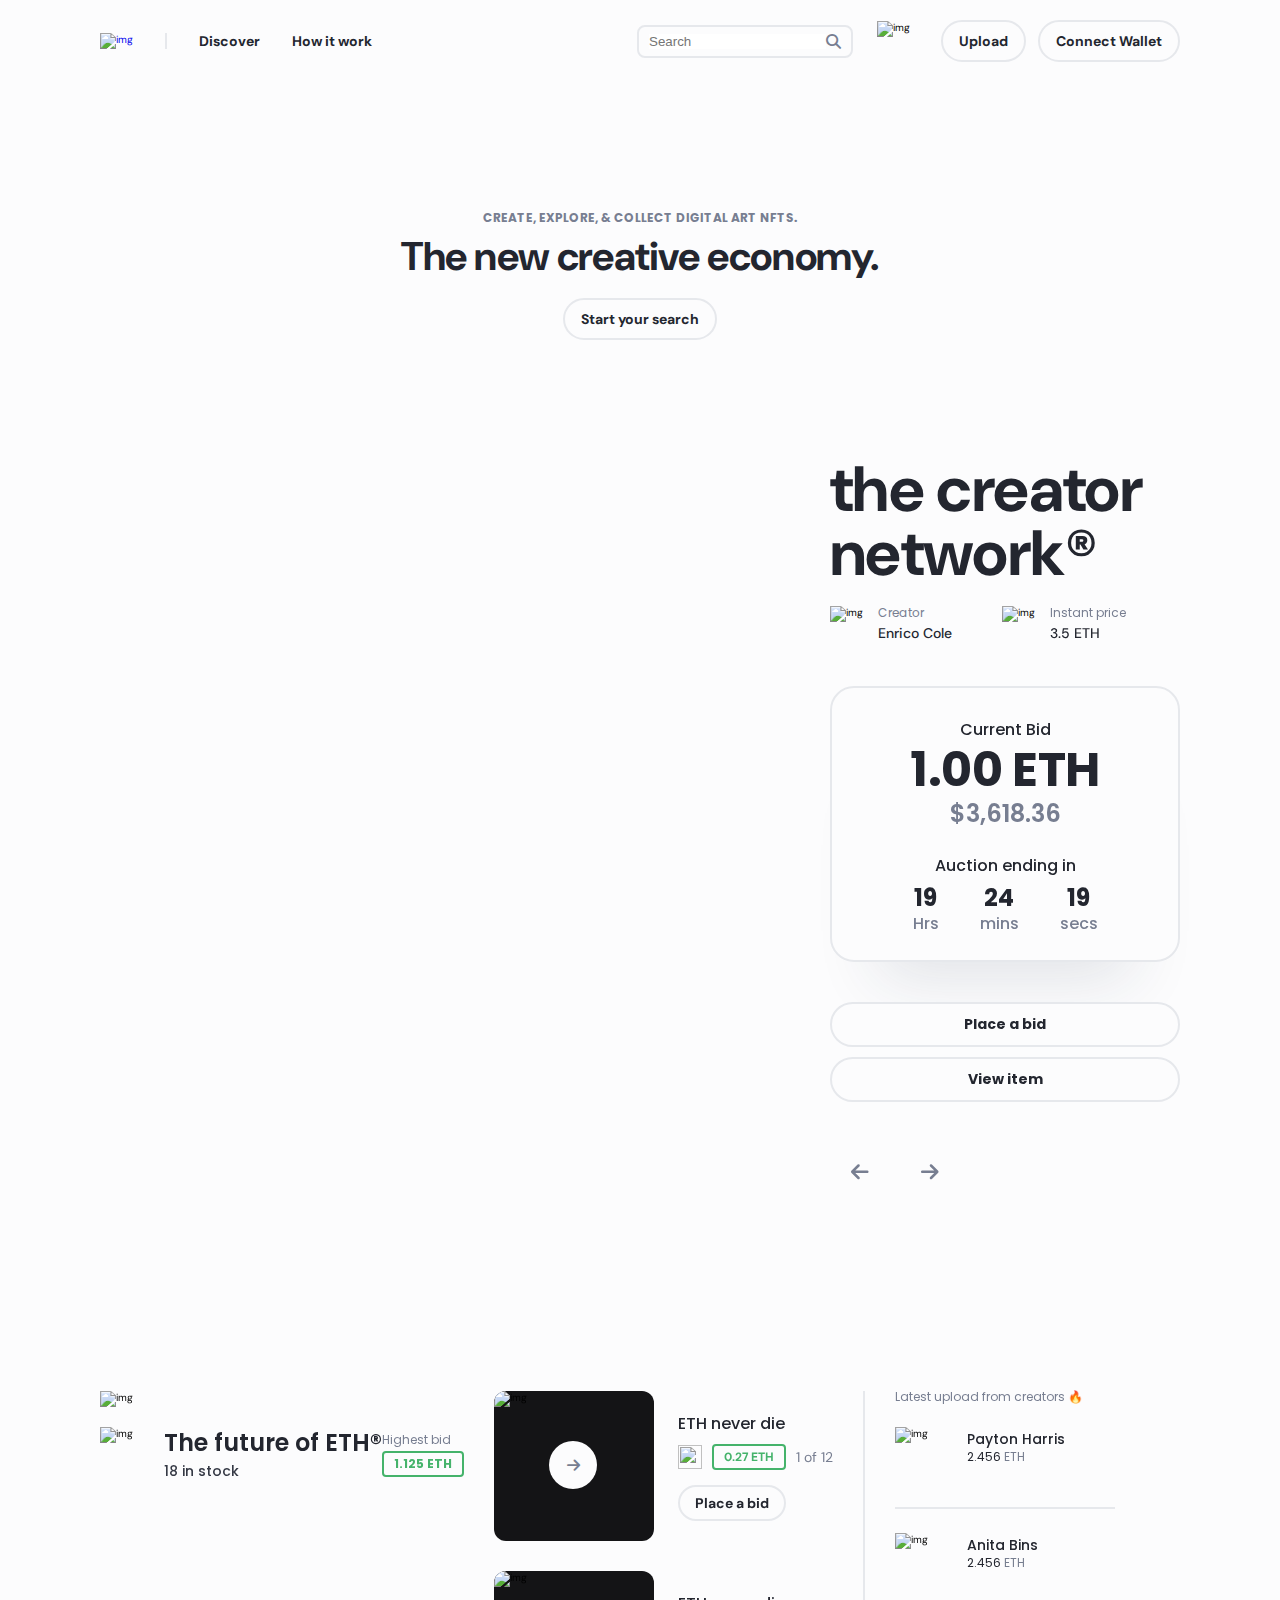
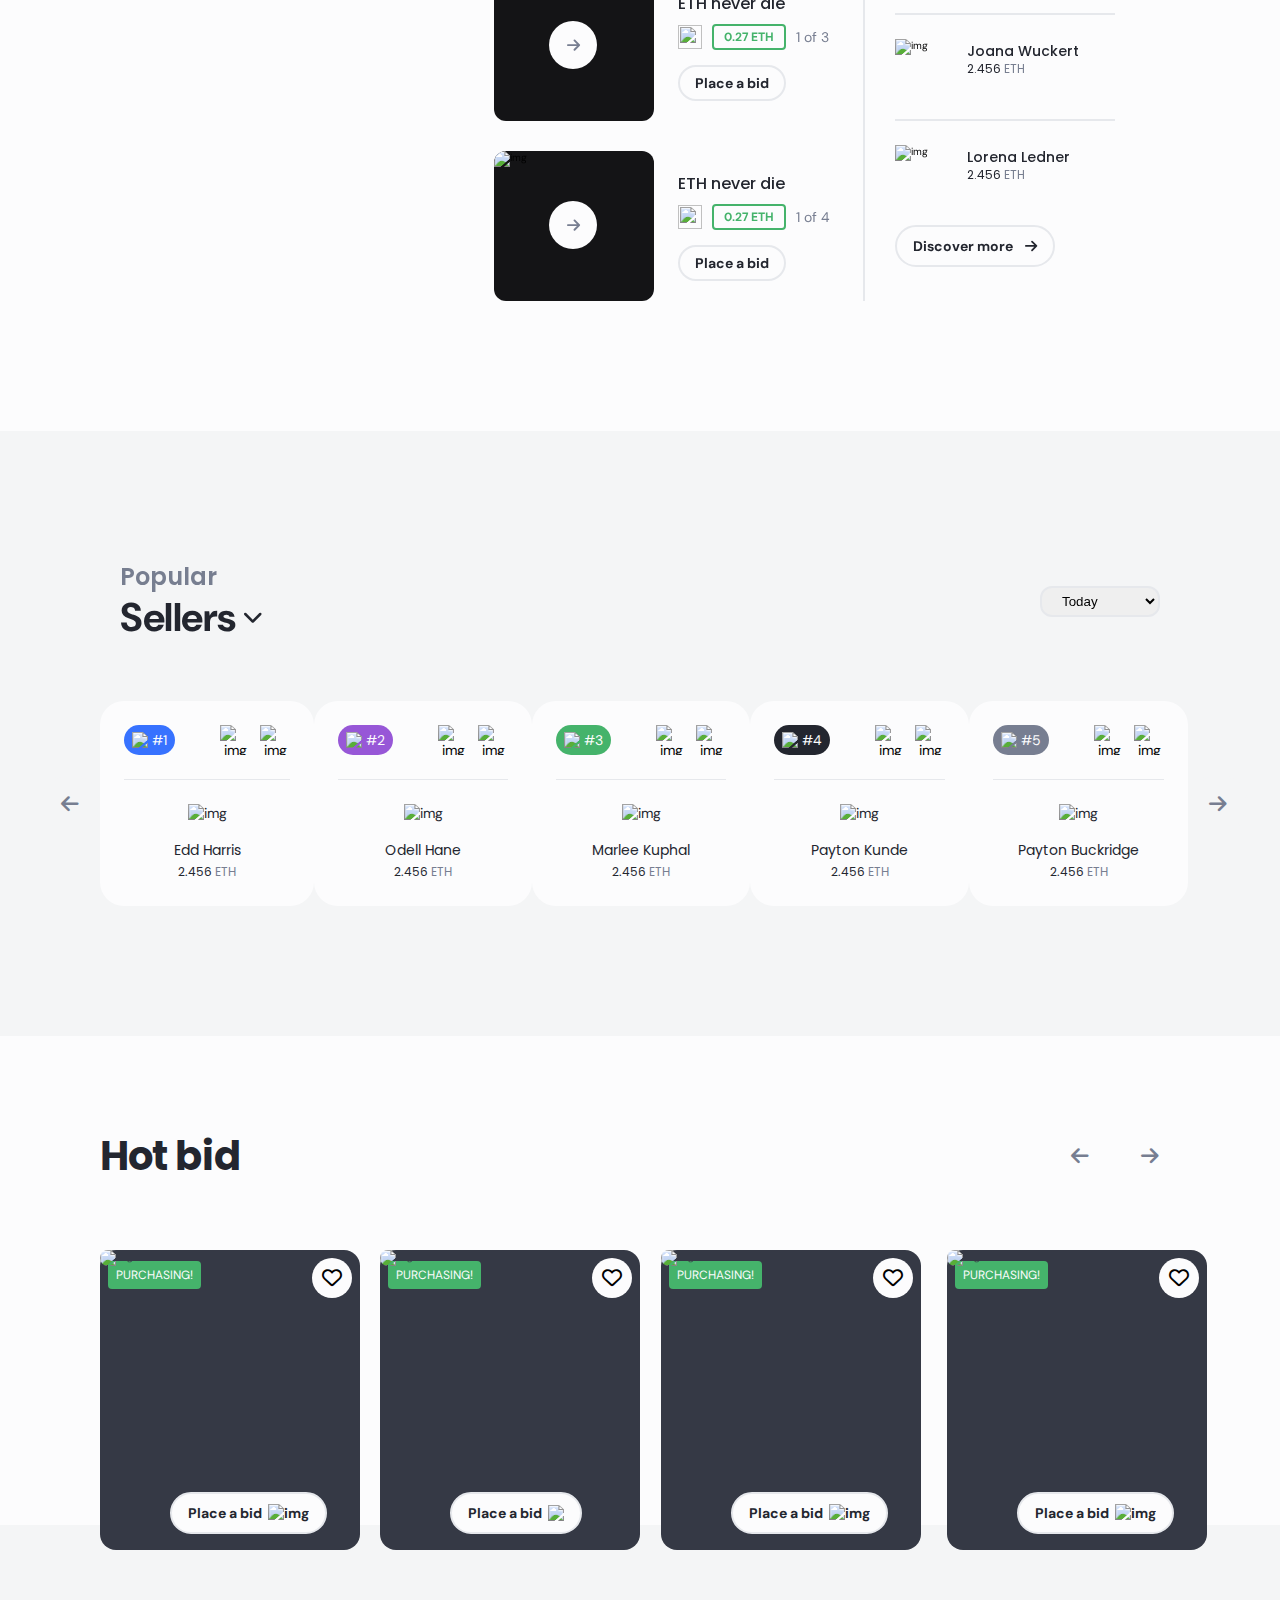
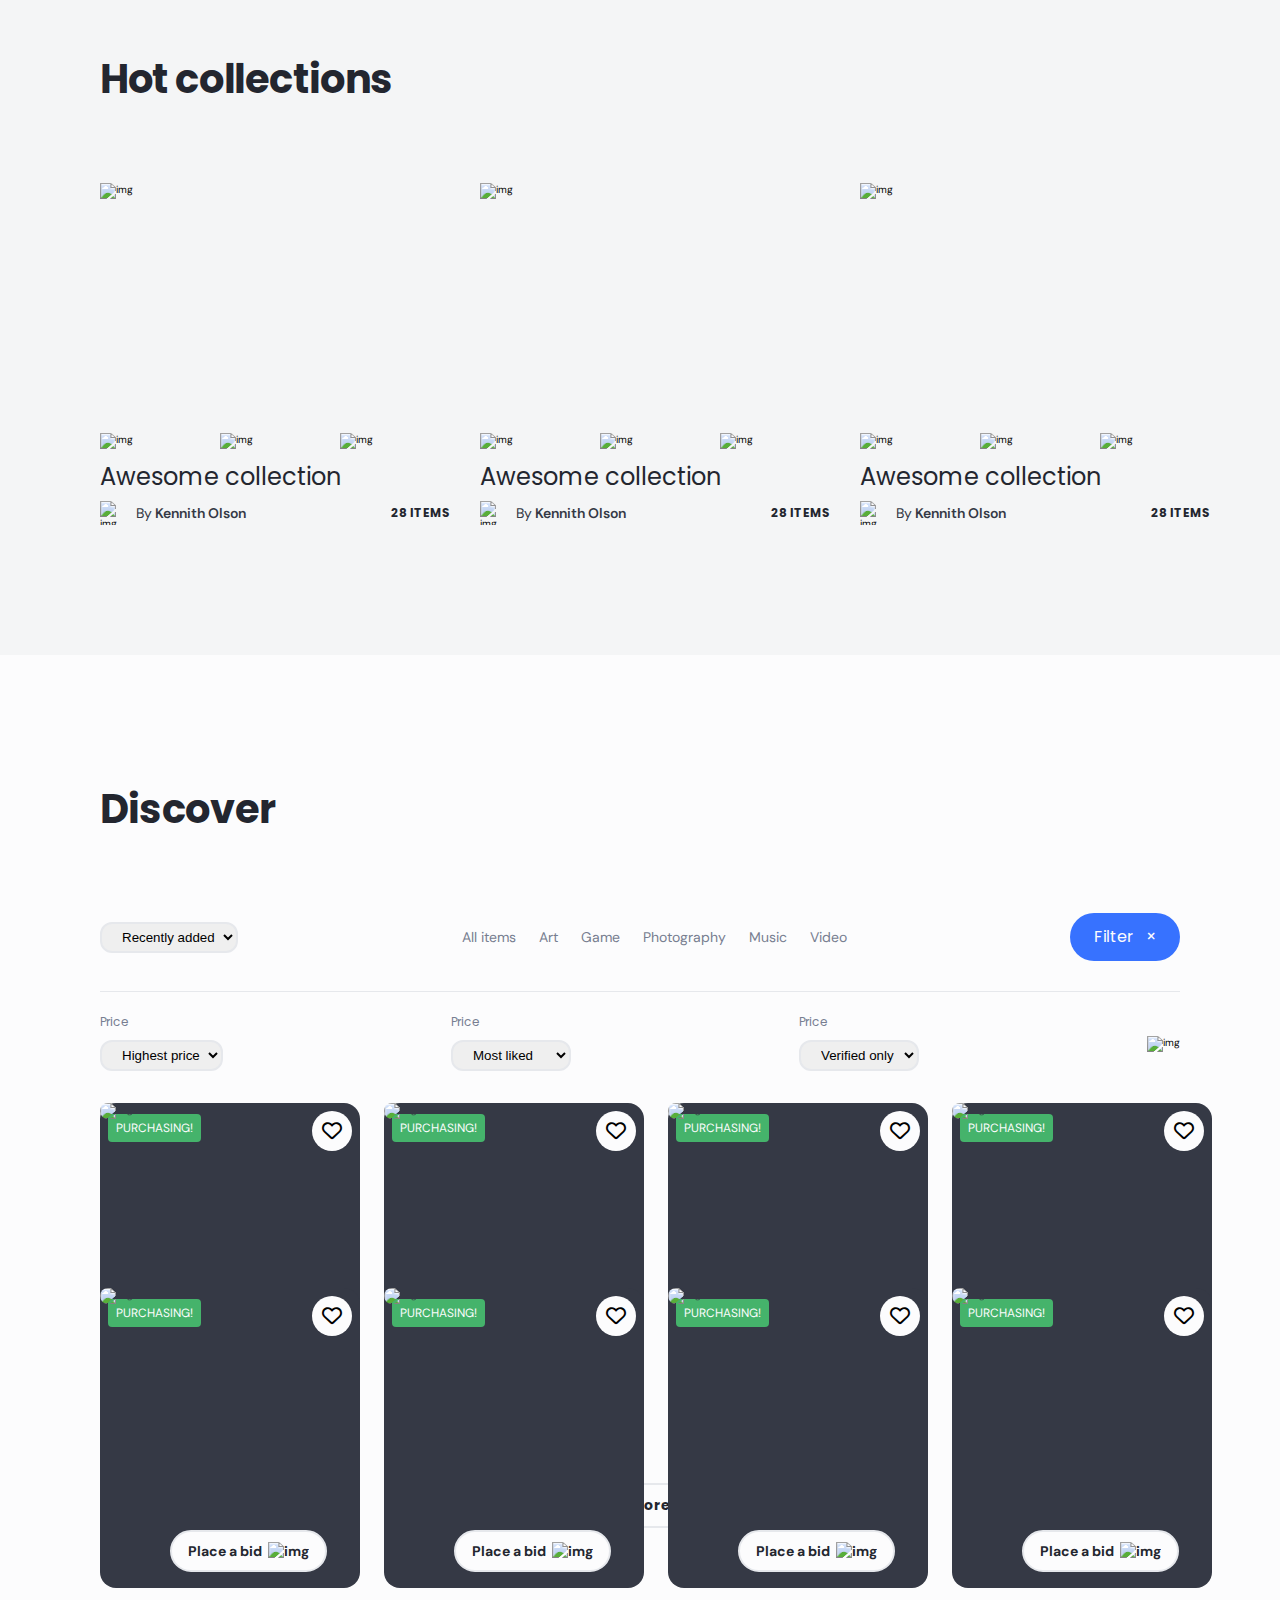
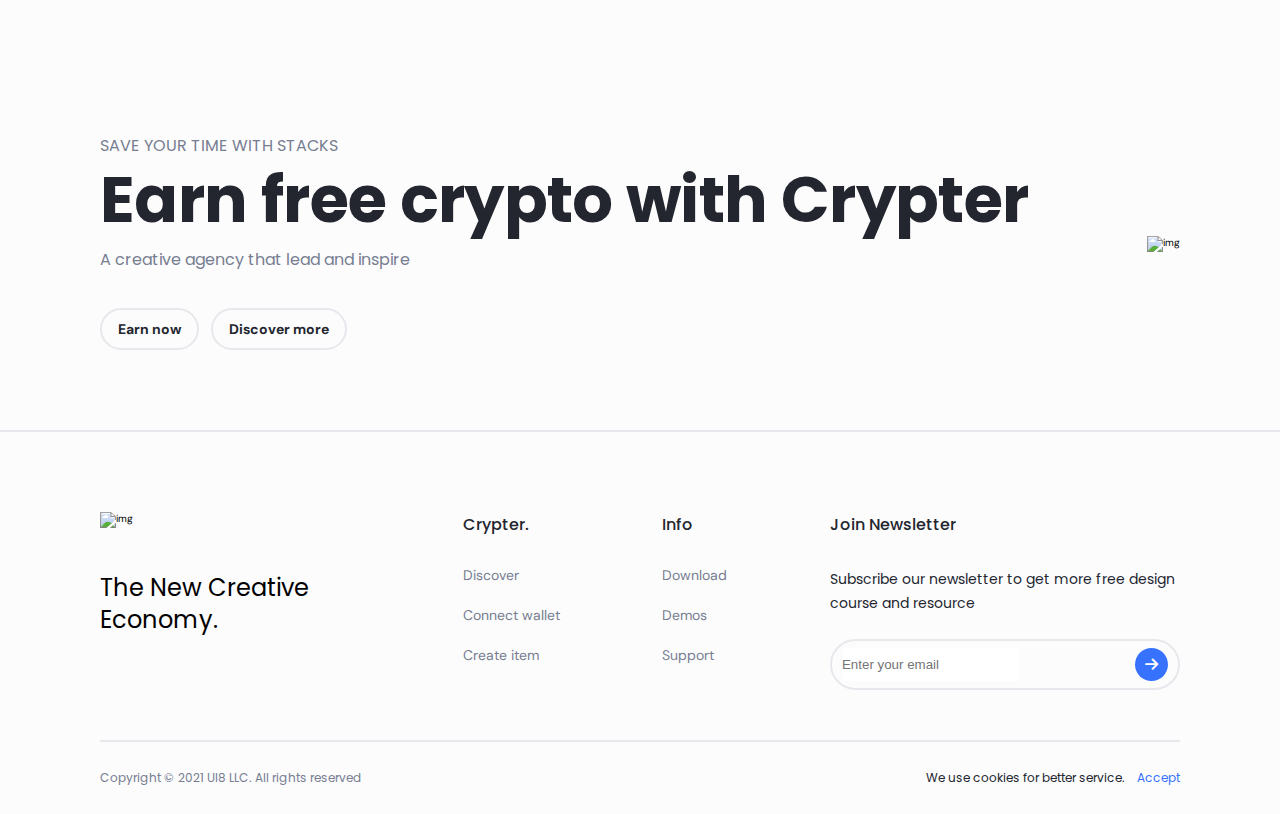
==== index.html @ db3900ba "Add files via upload" ====
<!DOCTYPE html>
<html lang="en">
<head>
    <meta charset="UTF-8">
    <meta http-equiv="X-UA-Compatible" content="IE=edge">
    <meta name="viewport" content="width=device-width, initial-scale=1.0">
    <title>Krypter</title>
    <link rel="stylesheet" href="https://cdnjs.cloudflare.com/ajax/libs/font-awesome/6.2.0/css/all.min.css">
    <link rel="stylesheet" href="./sass/style.css">
    <link href="https://fonts.googleapis.com/css2?family=DM+Sans:wght@500&family=Poppins:wght@500&display=swap" rel="stylesheet">
</head>
<body>
   
    <header class="header">
        <div class="container">
            <div class="navbar">
                <div class="navbar__left">
                    <a href="./index.html" class="navbar__left__logo">
                        <img src="./header images/logo.png" alt="img" class="logo__img">
                    </a>
                    <a href="#section-discover" class="navbar__left__link">Discover</a>
                    <a href="./index.html" class="navbar__left__link">How it work</a>
                </div>
                <div class="navbar__right">
                    <form action="id" class="navbar__right__form">
                        <input type="text" class="navbar__right__form__input" placeholder="Search">
                        <i class="fa-solid fa-magnifying-glass"></i>
                    </form>
                    <img src="./header images/Notification.png" alt="img" class="navbar__right__img">
                    <div class="navbar__right__btns">   
                        <a href="./index.html" class="navbar__right__btns__btn btn">Upload</a>
                        <a href="./index.html" class="navbar__right__btns__btn btn">Connect Wallet</a>
                    </div> 
                </div>
            </div>
        </div>
    </header>

    <section class="hero">
        <div class="container">
            <div class="hero__content">
                <p class="hero__content__text">Create, explore, & collect digital art NFTS.</p>
                <h1 class="hero__content__title">The new creative economy.</h1>
                <a href="./index.html" class="hero__content__btn">Start your search</a>
            </div>
        </div>
    </section>

    <section class="section-one">
        <div class="container">
            <div class="section-one__content">
                <div class="section-one__content__left">
                    <iframe width="640" height="800" src="https://www.youtube.com/embed/OD2pbh0-E8Y" title="YouTube video player" frameborder="0" allow="accelerometer; autoplay; clipboard-write; encrypted-media; gyroscope; picture-in-picture" allowfullscreen></iframe>
                </div>
                <div class="section-one__content__right">
                    <h1 class="section-one__content__right__title">the creator network®</h1>
                    <h1 class="section-one__content__right__title-one">Marco carrillo®</h1>
                    <div class="section-one__content__right__box-one">
                        <div class="section-one__content__right__box-one__content">
                            <img src="./images-1/img2.png" alt="img" class="section-one__content__right__box-one__content__img">
                            <div class="section-one__content__right__box-one__content__right">
                                <p class="section-one__content__right__box-one__content__right__text-one">Creator</p>
                                <a href="./index.html" class="section-one__content__right__box-one__content__right__text-two">Enrico Cole</a>
                            </div>
                        </div>
                        <div class="section-one__content__right__box-one__content">
                            <img src="./images-1/user.png" alt="img" class="section-one__content__right__box-one__content__img">
                            <div class="section-one__content__right__box-one__content__right">
                                <p class="section-one__content__right__box-one__content__right__text-one">Instant price</p>
                                <a href="./index.html" class="section-one__content__right__box-one__content__right__text-two">3.5 ETH</a>
                            </div>
                        </div>
                    </div>
                    <div class="section-one__content__right__box-two">
                        <p class="section-one__content__right__box-two__text-one box-one__content__right__text-two">Current Bid</p>
                        <p class="section-one__content__right__box-two__text-two">1.00 ETH</p>
                        <p class="section-one__content__right__box-two__text-three">$3,618.36</p>
                        <p class="section-one__content__right__box-two__text-four box-two__text-one box-one__content__right__text-two">Auction ending in</p>
                        <div class="section-one__content__right__box-two__stats">
                            <div class="section-one__content__right__box-two__stats__stat">
                                <p class="section-one__content__right__box-two__stats__stat__stat-one">19</p>
                                <p class="section-one__content__right__box-two__stats__stat__stat-two">Hrs</p>
                            </div>
                            <div class="section-one__content__right__box-two__stats__stat">
                                <p class="section-one__content__right__box-two__stats__stat__stat-one">24</p>
                                <p class="section-one__content__right__box-two__stats__stat__stat-two">mins</p>
                            </div>
                            <div class="section-one__content__right__box-two__stats__stat">
                                <p class="section-one__content__right__box-two__stats__stat__stat-one">19</p>
                                <p class="section-one__content__right__box-two__stats__stat__stat-two">secs</p>
                            </div>
                        </div>
                    </div>
                    <div class="section-one__content__right__btns">
                        <p class="section-one__content__right__btns__btn">Place a bid</p>
                        <p class="section-one__content__right__btns__btn">View item</p>
                    </div>
                    <div class="section-one__content__right__paginations">
                        <a href="./index.html" class="section-one__content__right__paginations__icon"><i class="fa-solid fa-arrow-left"></i></a>
                        <a href="./index.html" class="section-one__content__right__paginations__icon"><i class="fa-solid fa-arrow-right"></i></a>
                    </div>
                </div>
            </div>
        </div>
    </section>

    <section class="section-two">
        <div class="container">
            <div class="section-two__content">
                <div class="section-two__content__left">
                    <img src="./images-2/photo_2022-11-08_12-18-58.jpg" alt="img" class="section-two__content__left__img">
                    <div class="section-two__content__left__bottom">
                        <div class="section-two__content__left__bottom__left">
                            <img src="./images-1/img2.png" alt="img" class="section-two__content__left__bottom__left__img">
                            <div class="section-two__content__left__bottom__left__content">
                                <p class="section-two__content__left__bottom__left__content__text-one">The future of ETH®</p>
                                <p class="section-two__content__left__bottom__left__content__text-two">18 in stock</p>
                            </div>
                        </div>
                        <div class="section-two__content__left__bottom__right">
                           <p class="section-two__content__left__bottom__right__text-one">Highest bid</p>
                           <p class="section-two__content__left__bottom__right__text-two">1.125 ETH</p>
                        </div>
                    </div>
                </div>
                <div class="section-two__content__center">
                    <div class="section-two__content__center__card">
                        <img src="./images-2/photo_2022-11-08_12-18-47.jpg" alt="img" class="section-two__content__center__card__img">
                        <div class="section-two__content__center__card__hover">
                            <a href="./index.html" class="section-two__content__center__card__hover__content"><i class="fa-solid fa-arrow-right"></i></a>
                        </div>
                        <div class="section-two__content__center__card__content">
                            <p class="section-two__content__center__card__content__text">ETH never die</p>
                            <div class="section-two__content__center__card__content__center">
                                <img src="./images-2/photo_2022-11-08_12-18-43.jpg" class="section-two__content__center__card__content__center__img"></img>
                                <span class="section-two__content__center__card__content__center__text-one text-green">0.27 ETH</span>
                                <span class="section-two__content__center__card__content__center__text-two">1 of 12</span>
                            </div>
                            <a href="./index.html" class="section-two__content__center__card__content__btn">Place a bid</a>
                        </div>
                    </div>
                    <div class="section-two__content__center__card">
                        <img src="./images-2/photo_2022-11-08_12-17-32.jpg" alt="img" class="section-two__content__center__card__img">
                        <div class="section-two__content__center__card__hover">
                            <a href="./index.html" class="section-two__content__center__card__hover__content"><i class="fa-solid fa-arrow-right"></i></a>
                        </div>
                        <div class="section-two__content__center__card__content">
                            <p class="section-two__content__center__card__content__text">ETH never die</p>
                            <div class="section-two__content__center__card__content__center">
                                <img src="./images-2/photo_2022-11-08_12-18-43.jpg" class="section-two__content__center__card__content__center__img"></img>
                                <span class="section-two__content__center__card__content__center__text-one text-green">0.27 ETH</span>
                                <span class="section-two__content__center__card__content__center__text-two">1 of 3</span>
                            </div>
                            <a href="./index.html" class="section-two__content__center__card__content__btn">Place a bid</a>
                        </div>
                    </div>
                    <div class="section-two__content__center__card">
                        <img src="./images-2/photo_2022-11-08_12-18-52.jpg" alt="img" class="section-two__content__center__card__img">
                        <div class="section-two__content__center__card__hover">
                            <a href="./index.html" class="section-two__content__center__card__hover__content"><i class="fa-solid fa-arrow-right"></i></a>
                        </div>
                        <div class="section-two__content__center__card__content">
                            <p class="section-two__content__center__card__content__text">ETH never die</p>
                            <div class="section-two__content__center__card__content__center">
                                <img src="./images-2/photo_2022-11-08_12-18-43.jpg" class="section-two__content__center__card__content__center__img"></img>
                                <span class="section-two__content__center__card__content__center__text-one text-green">0.27 ETH</span>
                                <span class="section-two__content__center__card__content__center__text-two">1 of 4</span>
                            </div>
                            <a href="./index.html" class="section-two__content__center__card__content__btn">Place a bid</a>
                        </div>
                    </div>
                </div>
                <div class="section-two__content__right">
                    <p class="section-two__content__right__text">Latest upload from creators 🔥</p>
                    <div class="section-two__content__right__card">
                        <img src="./images-2/photo_2022-11-08_12-19-04.jpg" alt="img" class="section-two__content__right__card__img">
                        <div class="section-two__content__right__card__content">
                            <p class="section-two__content__right__card__content__text-one">Payton Harris</p>
                            <p class="section-two__content__right__card__content__text-two">2.456 <span class="section-two__content__right__card__content__text-two__span">ETH</span></p>
                        </div>
                    </div>
                    <div class="section-two__content__right__card">
                        <img src="./images-2/photo_2022-11-08_12-19-13.jpg" alt="img" class="section-two__content__right__card__img">
                        <div class="section-two__content__right__card__content">
                            <p class="section-two__content__right__card__content__text-one">Anita Bins</p>
                            <p class="section-two__content__right__card__content__text-two">2.456 <span class="section-two__content__right__card__content__text-two__span">ETH</span></p>
                        </div>
                    </div>
                    <div class="section-two__content__right__card">
                        <img src="./images-2/photo_2022-11-08_12-19-19.jpg" alt="img" class="section-two__content__right__card__img">
                        <div class="section-two__content__right__card__content">
                            <p class="section-two__content__right__card__content__text-one">Joana Wuckert</p>
                            <p class="section-two__content__right__card__content__text-two">2.456 <span class="section-two__content__right__card__content__text-two__span">ETH</span></p>
                        </div>
                    </div>
                    <div class="section-two__content__right__card border-bottom">
                        <img src="./images-2/photo_2022-11-08_12-19-25.jpg" alt="img" class="section-two__content__right__card__img">
                        <div class="section-two__content__right__card__content">
                            <p class="section-two__content__right__card__content__text-one">Lorena Ledner</p>
                            <p class="section-two__content__right__card__content__text-two">2.456 <span class="section-two__content__right__card__content__text-two__span">ETH</span></p>
                        </div>
                    </div>
                    <a href="./index.html" class="section-two__content__right__btn">Discover more &nbsp; &nbsp;<i class="fa-solid fa-arrow-right"></i></a>
                </div>
            </div>
        </div>
    </section>

    <section class="section-sellers">
        <div class="section-sellers__content">
            <div class="section-sellers__content__top">
                <div class="section-sellers__content__top__left">
                    <p class="section-sellers__content__top__left__text">Popular</p>
                    <div class="section-sellers__content__top__left__menu title">Sellers&nbsp;<i class="fa-solid fa-chevron-down"></i></div>
                </div>
                <div class="section-sellers__content__top__right">
                    <select id="days" class="details">
                        <div class="details__summary__icon"><i class="fa-solid fa-chevron-down"></i></div>
                        <option value="today">Today</option>
                        <option value="yesterday">Yesterday</option>
                        <option value="3-days-ago">3 days ago</option>
                        <option value="1-month-ago">1 month ago</option>
                    </select>
                </div>
            </div>
            <div class="section-sellers__content__bottom">
                <a href="./index.html" class="section-sellers__content__bottom__icon icon-two"><i class="fa-solid fa-arrow-left"></i></a>
                <div class="section-sellers__content__bottom__card">
                    <div class="section-sellers__content__bottom__card__top">
                        <div class="section-sellers__content__bottom__card__top__left ">
                            <img src="./images-3/icon1.png" alt="img" class="section-sellers__content__bottom__card__top__left__img">
                            <span class="section-sellers__content__bottom__card__top__left__text">#1</span>
                        </div>
                        <div class="section-sellers__content__bottom__card__top__right">
                            <img src="./images-3/img1.png" alt="img" class="section-sellers__content__bottom__card__top__right__img">
                            <img src="./images-3/img2.png" alt="img" class="section-sellers__content__bottom__card__top__right__img">
                        </div>
                    </div>
                    <div class="section-sellers__content__bottom__card__bottom">
                        <img src="./images-2/photo_2022-11-08_12-20-14.jpg" alt="img" class="section-sellers__content__bottom__card__bottom__img">
                        <p class="section-sellers__content__bottom__card__bottom__text-one">Edd Harris</p>
                        <p class="section-sellers__content__bottom__card__bottom__text-two">2.456 <span class="section-sellers__content__bottom__card__bottom__text-two__span">ETH</span></p>
                    </div>
                </div>
                <div class="section-sellers__content__bottom__card">
                    <div class="section-sellers__content__bottom__card__top">
                        <div class="section-sellers__content__bottom__card__top__left color-one">
                            <img src="./images-3/icon2.png" alt="img" class="section-sellers__content__bottom__card__top__left__img">
                            <span class="section-sellers__content__bottom__card__top__left__text">#2</span>
                        </div>
                        <div class="section-sellers__content__bottom__card__top__right">
                            <img src="./images-3/img1.png" alt="img" class="section-sellers__content__bottom__card__top__right__img">
                            <img src="./images-3/img2.png" alt="img" class="section-sellers__content__bottom__card__top__right__img">
                        </div>
                    </div>
                    <div class="section-sellers__content__bottom__card__bottom">
                        <img src="./images-2/photo_2022-11-08_12-20-23.jpg" alt="img" class="section-sellers__content__bottom__card__bottom__img">
                        <p class="section-sellers__content__bottom__card__bottom__text-one">Odell Hane</p>
                        <p class="section-sellers__content__bottom__card__bottom__text-two">2.456 <span class="section-sellers__content__bottom__card__bottom__text-two__span">ETH</span></p>
                    </div>
                </div>
                <div class="section-sellers__content__bottom__card">
                    <div class="section-sellers__content__bottom__card__top">
                        <div class="section-sellers__content__bottom__card__top__left color-two">
                            <img src="./images-3/icon3.png" alt="img" class="section-sellers__content__bottom__card__top__left__img">
                            <span class="section-sellers__content__bottom__card__top__left__text">#3</span>
                        </div>
                        <div class="section-sellers__content__bottom__card__top__right">
                            <img src="./images-3/img1.png" alt="img" class="section-sellers__content__bottom__card__top__right__img">
                            <img src="./images-3/img2.png" alt="img" class="section-sellers__content__bottom__card__top__right__img">
                        </div>
                    </div>
                    <div class="section-sellers__content__bottom__card__bottom">
                        <img src="./images-2/photo_2022-11-08_12-20-29.jpg" alt="img" class="section-sellers__content__bottom__card__bottom__img">
                        <p class="section-sellers__content__bottom__card__bottom__text-one">Marlee Kuphal</p>
                        <p class="section-sellers__content__bottom__card__bottom__text-two">2.456 <span class="section-sellers__content__bottom__card__bottom__text-two__span">ETH</span></p>
                    </div>
                </div>
                <div class="section-sellers__content__bottom__card">
                    <div class="section-sellers__content__bottom__card__top">
                        <div class="section-sellers__content__bottom__card__top__left color-three">
                            <img src="./images-3/icon4.png" alt="img" class="section-sellers__content__bottom__card__top__left__img">
                            <span class="section-sellers__content__bottom__card__top__left__text">#4</span>
                        </div>
                        <div class="section-sellers__content__bottom__card__top__right">
                            <img src="./images-3/img1.png" alt="img" class="section-sellers__content__bottom__card__top__right__img">
                            <img src="./images-3/img2.png" alt="img" class="section-sellers__content__bottom__card__top__right__img">
                        </div>
                    </div>
                    <div class="section-sellers__content__bottom__card__bottom">
                        <img src="./images-2/photo_2022-11-08_12-20-34.jpg" alt="img" class="section-sellers__content__bottom__card__bottom__img">
                        <p class="section-sellers__content__bottom__card__bottom__text-one">Payton Kunde</p>
                        <p class="section-sellers__content__bottom__card__bottom__text-two">2.456 <span class="section-sellers__content__bottom__card__bottom__text-two__span">ETH</span></p>
                    </div>
                </div>
                <div class="section-sellers__content__bottom__card card-two">
                    <div class="section-sellers__content__bottom__card__top">
                        <div class="section-sellers__content__bottom__card__top__left color-four">
                            <img src="./images-3/icon4.png" alt="img" class="section-sellers__content__bottom__card__top__left__img">
                            <span class="section-sellers__content__bottom__card__top__left__text">#5</span>
                        </div>
                        <div class="section-sellers__content__bottom__card__top__right">
                            <img src="./images-3/img1.png" alt="img" class="section-sellers__content__bottom__card__top__right__img">
                            <img src="./images-3/img2.png" alt="img" class="section-sellers__content__bottom__card__top__right__img">
                        </div>
                    </div>
                    <div class="section-sellers__content__bottom__card__bottom">
                        <img src="./images-2/photo_2022-11-08_12-16-58.jpg" alt="img" class="section-sellers__content__bottom__card__bottom__img">
                        <p class="section-sellers__content__bottom__card__bottom__text-one">Payton Buckridge</p>
                        <p class="section-sellers__content__bottom__card__bottom__text-two">2.456 <span class="section-sellers__content__bottom__card__bottom__text-two__span">ETH</span></p>
                    </div>
                </div>
                <a href="./index.html" class="section-sellers__content__bottom__icon icon-two"><i class="fa-solid fa-arrow-right"></i></a>
            </div>
        </div>
    </section>

    <section class="section-bid">
        <div class="container">
            <div class="section-bid__content">
                <div class="section-bid__content__top">
                    <p class="section-bid__content__top__title title">Hot bid</p>
                    <div class="section-bid__content__top__paginations section-one__content__right__paginations">
                        <a href="./index.html" class="section-one__content__right__paginations__icon"><i class="fa-solid fa-arrow-left"></i></a>
                        <a href="./index.html" class="section-one__content__right__paginations__icon"><i class="fa-solid fa-arrow-right"></i></a>
                    </div>
                </div>

                <div class="section-bid__content__bottom">
                    <div class="section-bid__content__bottom__card">
                        <img src="./images-2/photo_2022-11-08_12-18-33.jpg" alt="img" class="section-bid__content__bottom__card__img">
                        <div class="section-bid__content__bottom__card__hover">
                            <span class="section-bid__content__bottom__card__hover__span-one">PURCHASING!</span>
                            <span class="section-bid__content__bottom__card__hover__span-two"><i class="fa-regular fa-heart"></i></span>
                            <a href="./index.html" class="section-bid__content__bottom__card__hover__btn">Place a bid &nbsp;<img src="./images-6/scatter.svg" alt="img"></a>
                        </div>
                        <div class="section-bid__content__bottom__card__box-one">
                            <p class="section-bid__content__bottom__card__box-one__text">Amazing digital art</p>
                            <p class="text-green">2.45 ETH</p>
                        </div>
                        <div class="section-bid__content__bottom__card__box-two">
                            <div class="section-bid__content__bottom__card__box-two__left">
                                <img src="./images-5/avatars.png" alt="img" class="section-bid__content__bottom__card__box-two__left__img">
                            </div>
                            <p class="section-bid__content__bottom__card__box-two__right">3 in stock</p>
                        </div>
                        <div class="section-bid__content__bottom__card__box-three">
                            <div class="section-bid__content__bottom__card__box-three__left">
                                <img src="./images-3/img3.png" alt="img" class="section-bid__content__bottom__card__box-three__left__img">
                                <span class="section-bid__content__bottom__card__box-three__left__text-one">Highest bid</span>
                                <span class="section-bid__content__bottom__card__box-three__left__text-two">0.001 ETH</span>
                            </div>
                            <p class="section-bid__content__bottom__card__box-three__right">New bid 🔥</p>
                        </div>
                    </div>

                    <div class="section-bid__content__bottom__card">
                        <img src="./images-2/photo_2022-11-08_12-18-47.jpg" alt="img" class="section-bid__content__bottom__card__img">
                        <div class="section-bid__content__bottom__card__hover">
                            <span class="section-bid__content__bottom__card__hover__span-one">PURCHASING!</span>
                            <span class="section-bid__content__bottom__card__hover__span-two"><i class="fa-regular fa-heart"></i></span>
                            <a href="./index.html" class="section-bid__content__bottom__card__hover__btn">Place a bid &nbsp;<img width="16px" height="16px" src="./images-6/scatter.svg" alt="img"></a>
                        </div>
                        <div class="section-bid__content__bottom__card__box-one">
                            <p class="section-bid__content__bottom__card__box-one__text">Amazing digital art</p>
                            <p class="text-green">2.45 ETH</p>
                        </div>
                        <div class="section-bid__content__bottom__card__box-two">
                            <div class="section-bid__content__bottom__card__box-two__left">
                                <img src="./images-5/avatars2.png" alt="img" class="section-bid__content__bottom__card__box-two__left__img">
                            </div>
                            <p class="section-bid__content__bottom__card__box-two__right">3 in stock</p>
                        </div>
                        <div class="section-bid__content__bottom__card__box-three">
                            <div class="section-bid__content__bottom__card__box-three__left">
                                <img src="./images-3/img3.png" alt="img" class="section-bid__content__bottom__card__box-three__left__img">
                                <span class="section-bid__content__bottom__card__box-three__left__text-one">Highest bid</span>
                                <span class="section-bid__content__bottom__card__box-three__left__text-two">0.001 ETH</span>
                            </div>
                            <p class="section-bid__content__bottom__card__box-three__right">New bid 🔥</p>
                        </div>
                    </div>

                    <div class="section-bid__content__bottom__card">
                        <img src="./images-2/photo_2022-11-08_12-17-32.jpg" alt="img" class="section-bid__content__bottom__card__img">
                        <div class="section-bid__content__bottom__card__hover">
                            <span class="section-bid__content__bottom__card__hover__span-one">PURCHASING!</span>
                            <span class="section-bid__content__bottom__card__hover__span-two"><i class="fa-regular fa-heart"></i></span>
                            <a href="./index.html" class="section-bid__content__bottom__card__hover__btn">Place a bid &nbsp;<img src="./images-6/scatter.svg" alt="img"></a>
                        </div>
                        <div class="section-bid__content__bottom__card__box-one">
                            <p class="section-bid__content__bottom__card__box-two__text">Amazing digital art</p>
                            <p class="text-green">2.45 ETH</p>
                        </div>
                        <div class="section-bid__content__bottom__card__box-two">
                            <div class="section-bid__content__bottom__card__box-two__left">
                                <img src="./images-5/avatars.png" alt="img" class="section-bid__content__bottom__card__box-two__left__img">
                            </div>
                            <p class="section-bid__content__bottom__card__box-two__right">3 in stock</p>
                        </div>
                        <div class="section-bid__content__bottom__card__box-three">
                            <div class="section-bid__content__bottom__card__box-three__left">
                                <img src="./images-3/img3.png" alt="img" class="section-bid__content__box-three__left__img">
                                <span class="section-bid__content__bottom__card__box-three__left__text-one">Highest bid</span>
                                <span class="section-bid__content__bottom__card__box-three__left__text-two">0.001 ETH</span>
                            </div>
                            <p class="section-bid__content__bottom__card__box-three__right">New bid 🔥</p>
                        </div>
                    </div>

                    <div class="section-bid__content__bottom__card card-two">
                        <img src="./images-2/photo_2022-11-08_12-18-52.jpg" alt="img" class="section-bid__content__bottom__card__img">
                        <div class="section-bid__content__bottom__card__hover">
                            <span class="section-bid__content__bottom__card__hover__span-one">PURCHASING!</span>
                            <span class="section-bid__content__bottom__card__hover__span-two"><i class="fa-regular fa-heart"></i></span>
                            <a href="./index.html" class="section-bid__content__bottom__card__hover__btn">Place a bid &nbsp;<img src="./images-6/scatter.svg" alt="img"></a>
                        </div>
                        <div class="section-bid__content__bottom__card__box-one">
                            <p class="section-bid__content__bottom__card__box-one__text">Amazing digital art</p>
                            <p class="text-green">2.45 ETH</p>
                        </div>
                        <div class="section-bid__content__bottom__card__box-two">
                            <div class="section-bid__content__bottom__card__box-two__left">
                                <img src="./images-5/avatars.png" alt="img" class="section-bid__content__bottom__card__box-two__left__img">
                            </div>
                            <p class="section-bid__content__bottom__card__box-two__right">3 in stock</p>
                        </div>
                        <div class="section-bid__content__bottom__card__box-three">
                            <div class="section-bid__content__bottom__card__box-three__left">
                                <img src="./images-3/img3.png" alt="img" class="section-bid__content__box-three__left__img">
                                <span class="section-bid__content__bottom__card__box-three__left__text-one">Highest bid</span>
                                <span class="section-bid__content__bottom__card__box-three__left__text-one">0.001 ETH</span>
                            </div>
                            <p class="section-bid__content__bottom__card__box-three__right">New bid 🔥</p>
                        </div>
                    </div>
                </div>

            </div>
        </div>
    </section>

    <section class="section-collections">
        <div class="container">
            <p class="section-collections__top title">Hot collections</p>
            <div class="section-collections__bottom">
                <div class="section-collections__bottom__card">
                    <div class="section-collections__bottom__card__box-one">
                        <img src="./images-4/img1.png" alt="img" class="section-collections__bottom__card__box-one__img-one">
                        <img src="./images-4/02.png" alt="img" class="section-collections__bottom__card__box-one__img-two">
                        <img src="./images-4/img3.png" alt="img" class="section-collections__bottom__card__box-one__img-two">
                        <img src="./images-4/img4.png" alt="img" class="section-collections__bottom__card__box-one__img-two">
                    </div>
                    <p class="section-collections__bottom__card__text">Awesome collection</p>
                    <div class="section-collections__bottom__card__box-two">
                        <div class="section-collections__bottom__card__box-two__left">
                            <img src="./images-1/img2.png" alt="img" class="section-collections__bottom__card__box-two__left__img">
                            <span class="section-collections__bottom__card__box-two__left__text"><span class=" section-collections__bottom__card__box-two__left__text__span">By</span>  Kennith Olson</span>
                        </div>
                        <p class="section-collections__bottom__card__box-two__right">28 items</p> 
                    </div>
                </div>
                <div class="section-collections__bottom__card">
                    <div class="section-collections__bottom__card__box-one">
                        <img src="./images-4/img5.png" alt="img" class="section-collections__bottom__card__box-one__img-one">
                        <img src="./images-4/img6.png" alt="img" class="section-collections__bottom__card__box-one__img-two">
                        <img src="./images-4/img7.png" alt="img" class="section-collections__bottom__card__box-one__img-two">
                        <img src="./images-4/img8.png" alt="img" class="section-collections__bottom__card__box-one__img-two">
                    </div>
                    <p class="section-collections__bottom__card__text">Awesome collection</p>
                    <div class="section-collections__bottom__card__box-two">
                        <div class="section-collections__bottom__card__box-two__left">
                            <img src="./images-1/img2.png" alt="img" class="section-collections__bottom__card__box-two__left__img">
                            <span class="section-collections__bottom__card__box-two__left__text"><span class=" section-collections__bottom__card__box-two__left__text__span">By</span> Kennith Olson</span>
                        </div>
                        <p class="section-collections__bottom__card__box-two__right">28 items</p> 
                    </div>
                </div>
                <div class="section-collections__bottom__card card-two">
                    <div class="section-collections__bottom__card__box-one">
                        <img src="./images-4/img9.png" alt="img" class="section-collections__bottom__card__box-one__img-one">
                        <img src="./images-4/img10.png" alt="img" class="section-collections__bottom__card__box-one__img-two">
                        <img src="./images-4/img11.png" alt="img" class="section-collections__bottom__card__box-one__img-two">
                        <img src="./images-4/img12.png" alt="img" class="section-collections__bottom__card__box-one__img-two">
                    </div>
                    <p class="section-collections__bottom__card__text">Awesome collection</p>
                    <div class="section-collections__bottom__card__box-two">
                        <div class="section-collections__bottom__card__box-two__left">
                            <img src="./images-1/img2.png" alt="img" class="section-collections__bottom__card__box-two__left__img">
                            <span class="section-collections__bottom__card__box-two__left__text"><span class=" section-collections__bottom__card__box-two__left__text__span">By</span>  Kennith Olson</span>
                        </div>
                        <p class="section-collections__bottom__card__box-two__right">28 items</p> 
                    </div>
                </div>
            </div>
        </div>
    </section>

    <section class="section-discover" id="section-discover">
        <div class="container">
            <div class="section-discover__content">
                <p class="section-discover__content__title title">Discover</p>
                <div class="section-discover__content__box-one">
                    <select id="days" class="details">
                        <div class="details__summary__icon"><i class="fa-solid fa-chevron-down"></i></div>
                        <option value="today">Recently added</option>
                        <option value="yesterday">Yesterday</option>
                        <option value="3-days-ago">3 days ago</option>
                        <option value="1-month-ago">1 month ago</option>
                    </select>
                    <div class="section-discover__content__box-one__categories">
                        <a href="#" class="section-discover__content__box-one__categories__link">All items</a>
                        <a href="#" class="section-discover__content__box-one__categories__link">Art</a>
                        <a href="#" class="section-discover__content__box-one__categories__link">Game</a>
                        <a href="#" class="section-discover__content__box-one__categories__link">Photography</a>
                        <a href="#" class="section-discover__content__box-one__categories__link">Music</a>
                        <a href="#" class="section-discover__content__box-one__categories__link">Video</a>
                    </div>
                    <p class="section-discover__content__box-one__filter">Filter &nbsp; × </p>
                </div>
                <div class="section-discover__content__box-two">
                    <div class="section-discover__content__box-two__content">
                        <p class="section-discover__content__box-two__content__text text">Price</p>
                        <select id="days" class="details">
                            <div class="details__summary__icon"><i class="fa-solid fa-chevron-down"></i></div>
                            <option value="today">Highest price</option>
                            <option value="yesterday">Yesterday</option>
                            <option value="3-days-ago">3 days ago</option>
                            <option value="1-month-ago">1 month ago</option>
                        </select>
                    </div>
                    <div class="section-discover__content__box-two__content">
                        <p class="section-discover__content__box-two__content__text text">Price</p>
                        <select id="days" class="details">
                            <div class="details__summary__icon"><i class="fa-solid fa-chevron-down"></i></div>
                            <option value="today">Most liked</option>
                            <option value="yesterday">Yesterday</option>
                            <option value="3-days-ago">3 days ago</option>
                            <option value="1-month-ago">1 month ago</option>
                        </select>
                    </div>
                    <div class="section-discover__content__box-two__content">
                        <p class="section-discover__content__box-two__content__text text">Price</p>
                        <select id="days" class="details">
                            <div class="details__summary__icon"><i class="fa-solid fa-chevron-down"></i></div>
                            <option value="today">Verified only</option>
                            <option value="yesterday">Yesterday</option>
                            <option value="3-days-ago">3 days ago</option>
                            <option value="1-month-ago">1 month ago</option>
                        </select>
                    </div>
                    <img src="./images-5/img1.png" alt="img" class="section-discover__content__box-two__img">
                </div>
                <div class="section-discover__content__box-three">
                    <div class="section-bid__content__bottom__card">
                        <img src="./images-2/photo_2022-11-08_12-18-33.jpg" alt="img" class="section-bid__content__bottom__card__img">
                        <div class="section-bid__content__bottom__card__hover">
                            <span class="section-bid__content__bottom__card__hover__span-one">PURCHASING!</span>
                            <span class="section-bid__content__bottom__card__hover__span-two"><i class="fa-regular fa-heart"></i></span>
                            <a href="./index.html" class="section-bid__content__bottom__card__hover__btn">Place a bid &nbsp;<img src="./images-6/scatter.svg" alt="img"></a>
                        </div>
                        <div class="section-bid__content__bottom__card__box-one">
                            <p class="section-bid__content__bottom__card__box-one__text">Amazing digital art</p>
                            <p class="text-green">2.45 ETH</p>
                        </div>
                        <div class="section-bid__content__bottom__card__box-two">
                            <div class="section-bid__content__bottom__card__box-two__left">
                                <img src="./images-5/avatars.png" alt="img" class="section-bid__content__bottom__card__box-two__left__img">
                            </div>
                            <p class="section-bid__content__bottom__card__box-two__right">3 in stock</p>
                        </div>
                        <div class="section-bid__content__bottom__card__box-three">
                            <div class="section-bid__content__bottom__card__box-three__left">
                                <img src="./images-3/img3.png" alt="img" class="section-bid__content__bottom__card__box-three__left__img">
                                <span class="section-bid__content__bottom__card__box-three__left__text-one">Highest bid</span>
                                <span class="section-bid__content__bottom__card__box-three__left__text-two">0.001 ETH</span>
                            </div>
                            <p class="section-bid__content__bottom__card__box-three__right">New bid 🔥</p>
                        </div>
                    </div>

                    <div class="section-bid__content__bottom__card">
                        <img src="./images-2/photo_2022-11-08_12-17-32.jpg" alt="img" class="section-bid__content__bottom__card__img">
                        <div class="section-bid__content__bottom__card__hover">
                            <span class="section-bid__content__bottom__card__hover__span-one">PURCHASING!</span>
                            <span class="section-bid__content__bottom__card__hover__span-two"><i class="fa-regular fa-heart"></i></span>
                            <a href="./index.html" class="section-bid__content__bottom__card__hover__btn">Place a bid &nbsp;<img src="./images-6/scatter.svg" alt="img"></a>
                        </div>
                        <div class="section-bid__content__bottom__card__box-one">
                            <p class="section-bid__content__bottom__card__box-one__text">Amazing digital art</p>
                            <p class="text-green">2.45 ETH</p>
                        </div>
                        <div class="section-bid__content__bottom__card__box-two">
                            <div class="section-bid__content__bottom__card__box-two__left">
                                <img src="./images-5/avatars.png" alt="img" class="section-bid__content__bottom__card__box-two__left__img">
                            </div>
                            <p class="section-bid__content__bottom__card__box-two__right">3 in stock</p>
                        </div>
                        <div class="section-bid__content__bottom__card__box-three">
                            <div class="section-bid__content__bottom__card__box-three__left">
                                <img src="./images-3/img3.png" alt="img" class="section-bid__content__bottom__card__box-three__left__img">
                                <span class="section-bid__content__bottom__card__box-three__left__text-one">Highest bid</span>
                                <span class="section-bid__content__bottom__card__box-three__left__text-two">0.001 ETH</span>
                            </div>
                            <p class="section-bid__content__bottom__card__box-three__right">New bid 🔥</p>
                        </div>
                    </div>

                    <div class="section-bid__content__bottom__card">
                        <img src="./images-2/photo_2022-11-08_12-19-49.jpg" alt="img" class="section-bid__content__bottom__card__img">
                        <div class="section-bid__content__bottom__card__hover">
                            <span class="section-bid__content__bottom__card__hover__span-one">PURCHASING!</span>
                            <span class="section-bid__content__bottom__card__hover__span-two"><i class="fa-regular fa-heart"></i></span>
                            <a href="./index.html" class="section-bid__content__bottom__card__hover__btn">Place a bid &nbsp;<img src="./images-6/scatter.svg" alt="img"></a>
                        </div>
                        <div class="section-bid__content__bottom__card__box-one">
                            <p class="section-bid__content__bottom__card__box-two__text">Amazing digital art</p>
                            <p class="text-green">2.45 ETH</p>
                        </div>
                        <div class="section-bid__content__bottom__card__box-two">
                            <div class="section-bid__content__bottom__card__box-two__left">
                                <img src="./images-5/avatars.png" alt="img" class="section-bid__content__bottom__card__box-two__left__img">
                            </div>
                            <p class="section-bid__content__bottom__card__box-two__right">3 in stock</p>
                        </div>
                        <div class="section-bid__content__bottom__card__box-three">
                            <div class="section-bid__content__bottom__card__box-three__left">
                                <img src="./images-3/img3.png" alt="img" class="section-bid__content__bottom__card__box-three__left__img">
                                <span class="section-bid__content__bottom__card__box-three__left__text-one">Highest bid</span>
                                <span class="section-bid__content__bottom__card__box-three__left__text-two">0.001 ETH</span>
                            </div>
                            <p class="section-bid__content__bottom__card__box-three__right">New bid 🔥</p>
                        </div>
                    </div>

                    <div class="section-bid__content__bottom__card">
                        <img src="./images-2/photo_2022-11-08_12-18-47.jpg" alt="img" class="section-bid__content__bottom__card__img">
                        <div class="section-bid__content__bottom__card__hover">
                            <span class="section-bid__content__bottom__card__hover__span-one">PURCHASING!</span>
                            <span class="section-bid__content__bottom__card__hover__span-two"><i class="fa-regular fa-heart"></i></span>
                            <a href="./index.html" class="section-bid__content__bottom__card__hover__btn">Place a bid &nbsp;<img src="./images-6/scatter.svg" alt="img"></a>
                        </div>
                        <div class="section-bid__content__bottom__card__box-one">
                            <p class="section-bid__content__bottom__card__box-two__text">Amazing digital art</p>
                            <p class="text-green">2.45 ETH</p>
                        </div>
                        <div class="section-bid__content__bottom__card__box-two">
                            <div class="section-bid__content__bottom__card__box-two__left">
                                <img src="./images-5/avatars.png" alt="img" class="section-bid__content__bottom__card__box-two__left__img">
                            </div>
                            <p class="section-bid__content__bottom__card__box-two__right">3 in stock</p>
                        </div>
                        <div class="section-bid__content__bottom__card__box-three">
                            <div class="section-bid__content__bottom__card__box-three__left">
                                <img src="./images-3/img3.png" alt="img" class="section-bid__content__bottom__card__box-three__left__img">
                                <span class="section-bid__content__bottom__card__box-three__left__text-one">Highest bid</span>
                                <span class="section-bid__content__bottom__card__box-three__left__text-two">0.001 ETH</span>
                            </div>
                            <p class="section-bid__content__bottom__card__box-one__right">New bid 🔥</p>
                        </div>
                    </div>

                    <div class="section-bid__content__bottom__card">
                        <img src="./images-2/photo_2022-11-08_12-18-33.jpg" alt="img" class="section-bid__content__bottom__card__img">
                        <div class="section-bid__content__bottom__card__hover">
                            <span class="section-bid__content__bottom__card__hover__span-one">PURCHASING!</span>
                            <span class="section-bid__content__bottom__card__hover__span-two"><i class="fa-regular fa-heart"></i></span>
                            <a href="./index.html" class="section-bid__content__bottom__card__hover__btn">Place a bid &nbsp;<img src="./images-6/scatter.svg" alt="img"></a>
                        </div>
                        <div class="section-bid__content__bottom__card__box-one">
                            <p class="section-bid__content__bottom__card__box-two__text">Amazing digital art</p>
                            <p class="text-green">2.45 ETH</p>
                        </div>
                        <div class="section-bid__content__bottom__card__box-two">
                            <div class="section-bid__content__bottom__card__box-two__left">
                                <img src="./images-5/avatars.png" alt="img" class="section-bid__content__bottom__card__box-two__left__img">
                            </div>
                            <p class="section-bid__content__bottom__card__box-two__right">3 in stock</p>
                        </div>
                        <div class="section-bid__content__bottom__card__box-three">
                            <div class="section-bid__content__bottom__card__box-three__left">
                                <img src="./images-3/img3.png" alt="img" class="section-bid__content__bottom__card__box-three__left__img">
                                <span class="section-bid__content__bottom__card__box-three__left__text-one">Highest bid</span>
                                <span class="section-bid__content__bottom__card__box-three__left__text-two">0.001 ETH</span>
                            </div>
                            <p class="section-bid__content__bottom__card__box-three__right">New bid 🔥</p>
                        </div>
                    </div>

                    <div class="section-bid__content__bottom__card">
                        <img src="./images-2/photo_2022-11-08_12-18-33.jpg" alt="img" class="section-bid__content__bottom__card__img">
                        <div class="section-bid__content__bottom__card__hover">
                            <span class="section-bid__content__bottom__card__hover__span-one">PURCHASING!</span>
                            <span class="section-bid__content__bottom__card__hover__span-two"><i class="fa-regular fa-heart"></i></span>
                            <a href="./index.html" class="section-bid__content__bottom__card__hover__btn">Place a bid &nbsp;<img src="./images-6/scatter.svg" alt="img"></a>
                        </div>
                        <div class="section-bid__content__bottom__card__box-one">
                            <p class="section-bid__content__bottom__card__box-one__text">Amazing digital art</p>
                            <p class="text-green">2.45 ETH</p>
                        </div>
                        <div class="section-bid__content__bottom__card__box-two">
                            <div class="section-bid__content__bottom__card__box-two__left">
                                <img src="./images-5/avatars.png" alt="img" class="section-bid__content__bottom__card__box-two__left__img">
                            </div>
                            <p class="section-bid__content__bottom__card__box-two__right">3 in stock</p>
                        </div>
                        <div class="section-bid__content__bottom__card__box-three">
                            <div class="section-bid__content__bottom__card__box-three__left">
                                <img src="./images-3/img3.png" alt="img" class="section-bid__content__bottom__card__box-three__left__img">
                                <span class="section-bid__content__bottom__card__box-three__left__text-one">Highest bid</span>
                                <span class="section-bid__content__bottom__card__box-three__left__text-two">0.001 ETH</span>
                            </div>
                            <p class="section-bid__content__bottom__card__box-three__right">New bid 🔥</p>
                        </div>
                    </div>

                    <div class="section-bid__content__bottom__card card-two">
                        <img src="./images-2/photo_2022-11-08_12-19-54.jpg" alt="img" class="section-bid__content__bottom__card__img">
                        <div class="section-bid__content__bottom__card__hover">
                            <span class="section-bid__content__bottom__card__hover__span-one">PURCHASING!</span>
                            <span class="section-bid__content__bottom__card__hover__span-two"><i class="fa-regular fa-heart"></i></span>
                            <a href="./index.html" class="section-bid__content__bottom__card__hover__btn">Place a bid &nbsp;<img src="./images-6/scatter.svg" alt="img"></a>
                        </div>
                        <div class="section-bid__content__bottom__card__box-one">
                            <p class="section-bid__content__bottom__card__box-one__text">Amazing digital art</p>
                            <p class="text-green">2.45 ETH</p>
                        </div>
                        <div class="section-bid__content__bottom__card__box-two">
                            <div class="section-bid__content__bottom__card__box-two__left">
                                <img src="./images-5/avatars.png" alt="img" class="section-bid__content__bottom__card__box-two__left__img">
                            </div>
                            <p class="section-bid__content__bottom__card__box-two__right">3 in stock</p>
                        </div>
                        <div class="section-bid__content__bottom__card__box-three">
                            <div class="section-bid__content__bottom__card__box-three__left">
                                <img src="./images-3/img3.png" alt="img" class="section-bid__content__bottom__card__box-three__left__img">
                                <span class="section-bid__content__bottom__card__box-three__left__text-one">Highest bid</span>
                                <span class="section-bid__content__bottom__card__box-three__left__text-two">0.001 ETH</span>
                            </div>
                            <p class="section-bid__content__bottom__card__box-three__right">New bid 🔥</p>
                        </div>
                    </div>

                    <div class="section-bid__content__bottom__card card-two">
                        <a href="#"><img src="./images-2/photo_2022-11-08_12-17-32.jpg" alt="img" class="section-bid__content__bottom__card__img"></a>
                        <div class="section-bid__content__bottom__card__hover">
                            <span class="section-bid__content__bottom__card__hover__span-one">PURCHASING!</span>
                            <span class="section-bid__content__bottom__card__hover__span-two"><i class="fa-regular fa-heart"></i></span>
                            <a href="./index.html" class="section-bid__content__bottom__card__hover__btn">Place a bid &nbsp;<img src="./images-6/scatter.svg" alt="img"></a>
                        </div>
                        <div class="section-bid__content__bottom__card__box-one">
                            <p class="section-bid__content__bottom__card__box-one__text">Amazing digital art</p>
                            <p class="text-green">2.45 ETH</p>
                        </div>
                        <div class="section-bid__content__bottom__card__box-two">
                            <div class="section-bid__content__bottom__card__box-two__left">
                                <img src="./images-5/avatars.png" alt="img" class="section-bid__content__bottom__card__box-two__left__img">
                            </div>
                            <p class="section-bid__content__bottom__card__box-two__right">3 in stock</p>
                        </div>
                        <div class="section-bid__content__bottom__card__box-three">
                            <div class="section-bid__content__bottom__card__box-three__left">
                                <img src="./images-3/img3.png" alt="img" class="section-bid__content__bottom__card__box-three__left__img">
                                <span class="section-bid__content__bottom__card__box-three__left__text-one">Highest bid</span>
                                <span class="section-bid__content__bottom__card__box-three__left__text-two">0.001 ETH</span>
                            </div>
                            <p class="section-bid__content__bottom__card__box-three__right">New bid 🔥</p>
                        </div>
                    </div>
                </div>
                <p class="section-discover__content__btn btn">Load more &nbsp;<i class="fa-solid fa-spinner"></i></p>
            </div>
        </div>
    </section>

    <section class="crypto">
        <div class="container">
            <div class="crypto__content">
                <div class="crypto__content__left">
                    <p class="crypto__content__left__text-one text">SAVE YOUR TIME WITH STACKS</p>
                    <p class="crypto__content__left__text-two title">Earn free crypto with Crypter</p>
                    <p class="crypto__content__left__text-three text">A creative agency that lead and inspire</p>
                    <div class="crypto__content__left__btns navbar__right__btns">
                        <a href="./index.html" class="crypto__content__left__btns__btn btn">Earn now</a>
                        <a href="./index.html" class="crypto__content__left__btns__btn btn">Discover more</a>
                    </div>
                </div>
                <div class="crypto__content__right">
                    <img src="./images-2/img.png" alt="img" class="crypto__content__right__img">
                </div>
            </div>
        </div>
    </section>

    <footer class="footer">
        <div class="container">
            <div class="footer__top">
                <div class="footer__top__line">
                    <img src="./header images/logo.png" alt="img" class="footer__top__line__img">
                    <p class="footer__top__line__text">The New Creative Economy.</p>
                </div>
                <div class="footer__top__line">
                    <p class="footer__top__line__title">Crypter.</p>
                    <div class="footer__top__line__content">
                        <a href="./index.html" class="footer__top__line__content__link">Discover</a>
                        <a href="./index.html" class="footer__top__line__content__link">Connect wallet</a>
                        <a href="./index.html" class="footer__top__line__content__link">Create item</a>
                    </div>
                </div>
                <div class="footer__top__line">
                    <p class="footer__top__line__title">Info</p>
                    <div class="footer__top__line__content">
                        <a href="./index.html" class="footer__top__line__content__link">Download</a>
                        <a href="./index.html" class="footer__top__line__content__link">Demos</a>
                        <a href="./index.html" class="footer__top__line__content__link">Support</a>
                    </div>
                </div>
                <div class="footer__top__line">
                    <p class="footer__top__line__title">Join Newsletter</p>
                    <div class="footer__top__line__content">
                        <p class="footer__top__line__content__text">Subscribe our newsletter to get more free design course and resource</p>
                        <form action="id" class="footer__top__line__content__form navbar__right__form">
                            <input type="text" class="navbar__right__form__input" placeholder="Enter your email">
                            <i class="fa-solid fa-arrow-right"></i>
                        </form>
                    </div>
                </div>
            </div>
            <div class="footer__bottom">
                <div class="footer__bottom__content">
                    <p class="footer__bottom__content__left text">Copyright © 2021 UI8 LLC. All rights reserved</p>
                    <p class="footer__bottom__content__right text">We use cookies for better service. &nbsp; &nbsp;<a href="./index.html" class="footer__bottom__content__right__link">Accept</a></p>
                </div>
            </div>
        </div>
    </footer>


</body>
</html>
---- sass/style.css ----
* {
  margin: 0;
  padding: 0;
}

html {
  font-size: 10px;
}

body {
  background-color: #FCFCFD;
  font-family: "DM Sans";
  font-style: normal;
}

p {
  font-family: "Poppins";
}

a {
  text-decoration: none;
}

.form, .navbar__right__form {
  padding: 0.7rem 1rem;
  border: 2px solid #E6E8EC;
  font-size: 1.5rem;
  color: #777E91;
  font-weight: 400;
  border-radius: 0.8rem;
  display: flex;
  justify-content: space-between;
}

.form:focus, .navbar__right__form:focus {
  border: 2px solid #3772FF;
}

.input, .navbar__right__form__input {
  outline: none;
  border: none;
  color: #777E91;
}

.btn, .section-bid__content__bottom__card__hover__btn, .section-two__content__right__btn, .section-two__content__center__card__content__btn, .section-one__content__right__btns__btn, .hero__content__btn {
  background-color: #FCFCFD;
  padding: 1rem 1.6rem;
  border-radius: 9rem;
  font-size: 1.4rem;
  font-weight: 700;
  color: #23262F;
  transition: 0.3s;
  border: 2px solid #E6E8EC;
}

.text, .footer__top__line__content__link, .section-bid__content__bottom__card__box-three, .section-bid__content__bottom__card__hover__span-one, .section-two__content__right__card__content__text-two, .section-two__content__right__text, .section-two__content__center__card__content__center__text-two, .section-two__content__left__bottom__right__text-one, .section-one__content__right__box-two__stats__stat__stat-two, .section-one__content__right__box-one__content__right__text-one, .hero__content__text {
  font-weight: 400;
  font-size: 1.2rem;
  line-height: 1.2rem;
  color: #777E91;
}

.title, .section-one__content__right__box-two__stats__stat__stat-one, .section-one__content__right__box-two__text-two, .section-one__content__right__title, .section-one__content__right__title-one, .hero__content__title {
  font-weight: 700;
  font-size: 4rem;
  line-height: 4.8rem;
  letter-spacing: -0.01em;
  color: #23262F;
}

.text-green, .section-two__content__left__bottom__right__text-two {
  font-weight: 700;
  font-size: 1.2rem;
  line-height: 1.2rem;
  color: #45B36B;
  padding: 0.5rem 1rem;
  border: 2px solid #45B36B;
  border-radius: 0.4rem;
}

#days {
  display: flex;
  justify-content: space-between;
  padding: 0.5rem 0.5rem 0.5rem 1.6rem;
  border: 2px solid #E6E8EC;
  border-radius: 1.2rem;
  display: flex;
  align-items: center;
  gap: 15rem;
  outline: none;
  display: flex;
}

.details__summary__span {
  font-size: 1.4rem;
  font-weight: 500;
  line-height: 2.4rem;
}

.details__summary__icon {
  padding: 0.5rem 0.6rem;
  border-radius: 50%;
  border: 2px solid #E6E8EC;
}

.details__content {
  display: flex;
  flex-direction: column;
  gap: 2rem;
  padding: 2rem 1rem;
}

.container {
  padding: 0 10rem;
  margin: 0 auto;
}

.header, .footer, .crypto, .section-discover, .section-collections, .section-bid, .section-two, .section-one, .hero {
  max-width: 144rem;
  width: 100%;
  margin: 0 auto;
}

.navbar {
  padding: 2rem 0;
  display: flex;
  justify-content: space-between;
}
.navbar__left {
  display: flex;
  gap: 3.2rem;
  align-items: center;
}
.navbar__left__logo {
  padding-right: 3.2rem;
  border-right: 2px solid #E6E8EC;
}
.navbar__left__link {
  font-size: 1.4rem;
  color: #23262F;
  transition: 0.3s;
  font-weight: 700;
}
.navbar__left__link:hover {
  color: #777E90;
}
.navbar__right {
  display: flex;
  align-items: center;
  gap: 2.4rem;
}
.navbar__right__form:focus-within {
  border: 2px solid #3772FF;
}
.navbar__right__img {
  width: 4rem;
  height: 4rem;
}
.navbar__right__btns {
  display: flex;
  gap: 1.2rem;
  align-items: center;
}
.navbar__right__btns__btn:hover {
  background-color: #3772FF;
  color: #FCFCFD;
}

.hero__content {
  margin-top: 13rem;
  text-align: center;
}
.hero__content__text {
  text-transform: uppercase;
  font-weight: 700;
}
.hero__content__title {
  margin: 0.8rem 0 3rem 0;
}
.hero__content__btn:hover {
  background-color: #3772FF;
  color: #FCFCFD;
}

.section-one__content {
  padding: 13rem 0;
  display: flex;
  justify-content: space-between;
}
.section-one__content__left {
  max-width: 64rem;
  border-radius: 1.6rem;
}
.section-one__content__left iframe {
  border-radius: 1.6rem;
}
.section-one__content__right {
  max-width: 35rem;
  display: flex;
  flex-direction: column;
  gap: 0;
}
.section-one__content__right__title, .section-one__content__right__title-one {
  font-size: 6.4rem;
  line-height: 6.4rem;
  margin-bottom: 2rem;
}
.section-one__content__right__title-one {
  display: none;
}
.section-one__content__right__box-one {
  display: flex;
  gap: 5rem;
}
.section-one__content__right__box-one__content {
  display: flex;
  gap: 0.8rem;
}
.section-one__content__right__box-one__content__img {
  width: 4rem;
  height: 4rem;
}
.section-one__content__right__box-one__content__right {
  display: flex;
  flex-direction: column;
  justify-content: space-around;
}
.section-one__content__right__box-one__content__right__text-two {
  font-weight: 500;
  font-size: 1.4rem;
  line-height: 2.4rem;
  color: #23262F;
}
.section-one__content__right__box-two {
  border: 2px solid #E6E8EC;
  padding: 3rem 6rem;
  box-shadow: 0px 64px 64px -48px rgba(31, 47, 70, 0.12);
  border-radius: 2.4rem;
  margin: 4rem 0 3rem 0;
  text-align: center;
}
.section-one__content__right__box-two__text-one, .section-two__content__center__card__content__text, .section-two__content__right__card__content__text-one, .section-one__content__right__box-two__text-four {
  font-size: 1.6rem;
  line-height: 2.4rem;
  font-weight: 500;
  color: #23262F;
}
.section-one__content__right__box-two__text-two {
  font-size: 4.8rem;
  line-height: 5.6rem;
}
.section-one__content__right__box-two__text-three {
  font-weight: 600;
  font-size: 2.4rem;
  line-height: 3.2rem;
  color: #777E91;
}
.section-one__content__right__box-two__text-four {
  margin-top: 2.4rem;
}
.section-one__content__right__box-two__stats {
  display: flex;
  justify-content: space-around;
}
.section-one__content__right__box-two__stats__stat__stat-one {
  font-size: 2.4rem;
  line-height: 4rem;
  font-weight: 700;
}
.section-one__content__right__box-two__stats__stat__stat-two {
  font-size: 1.6rem;
  font-weight: 500;
}
.section-one__content__right__btns {
  margin-bottom: 4rem;
}
.section-one__content__right__btns__btn {
  text-align: center;
  margin-top: 1rem;
}
.section-one__content__right__btns__btn:hover {
  background-color: #3772FF;
  color: #FCFCFD;
}
.section-one__content__right__paginations {
  display: flex;
  gap: 1rem;
}
.section-one__content__right__paginations__icon, .section-sellers__content__bottom__icon {
  padding: 1.5rem 1.9rem;
  font-size: 2rem;
  color: #777E91;
  transition: 0.1s;
  border: 2px solid #FCFCFD;
  border-radius: 50%;
}
.section-one__content__right__paginations__icon:hover, .section-sellers__content__bottom__icon:hover {
  border: 2px solid #E6E8EC;
}

.section-two {
  padding-bottom: 13rem;
}
.section-two__content {
  display: flex;
  gap: 3rem;
}
.section-two__content__left__img {
  width: 46rem;
  height: 44rem;
  margin-bottom: 2rem;
}
.section-two__content__left__bottom {
  display: flex;
  justify-content: space-around;
  align-items: center;
}
.section-two__content__left__bottom__left {
  display: flex;
  gap: 1.6rem;
}
.section-two__content__left__bottom__left__img {
  width: 4.8rem;
  height: 4.8rem;
}
.section-two__content__left__bottom__left__content {
  display: flex;
  flex-direction: column;
  justify-content: space-between;
}
.section-two__content__left__bottom__left__content__text-one, .section-sellers__content__top__left__text {
  font-weight: 600;
  font-size: 2.4rem;
  line-height: 3.2rem;
  color: #23262F;
}
.section-two__content__left__bottom__left__content__text-two {
  font-weight: 500;
  font-size: 1.4rem;
  line-height: 2.4rem;
  color: #353945;
}
.section-two__content__left__bottom__right__text-one {
  font-weight: 400;
  margin-bottom: 0.5rem;
}
.section-two__content__center {
  display: flex;
  flex-direction: column;
  gap: 3rem;
}
.section-two__content__center__card {
  display: flex;
  gap: 2.4rem;
  align-items: center;
  position: relative;
}
.section-two__content__center__card__img {
  width: 16rem;
  height: 15rem;
  position: relative;
  border-radius: 1.2rem;
  z-index: 2;
  transition: 0.5s;
}
.section-two__content__center__card__img:hover {
  opacity: 0;
}
.section-two__content__center__card__hover {
  position: absolute;
  top: 0;
  left: 0;
  width: 16rem;
  height: 15rem;
  background-color: #141416;
  border-radius: 1.2rem;
  z-index: 1;
}
.section-two__content__center__card__hover__content {
  position: absolute;
  color: #777E91;
  width: 4.8rem;
  height: 4.8rem;
  display: flex;
  justify-content: center;
  align-items: center;
  background-color: #FCFCFD;
  font-size: 1.5rem;
  border-radius: 50%;
  top: 5rem;
  left: 5.5rem;
}
.section-two__content__center__card__content {
  display: flex;
  flex-direction: column;
}
.section-two__content__center__card__content__center {
  display: flex;
  align-items: center;
  gap: 1rem;
  margin: 0.8rem 0 1.5rem 0;
}
.section-two__content__center__card__content__center__img {
  height: 2.4rem;
  width: 2.4rem;
}
.section-two__content__center__card__content__center__text-two {
  font-size: 1.4rem;
}
.section-two__content__center__card__content__btn {
  padding: 0.7rem 1.5rem;
  width: -webkit-max-content;
  width: -moz-max-content;
  width: max-content;
}
.section-two__content__center__card__content__btn:hover {
  background-color: #3772FF;
  color: #FCFCFD;
}
.section-two__content__right {
  padding-left: 3rem;
  border-left: 2px solid #E6E8EC;
  display: flex;
  flex-direction: column;
}
.section-two__content__right .border-bottom {
  border-bottom: none;
}
.section-two__content__right__card {
  padding: 2.4rem 0;
  border-bottom: 2px solid #E6E8EC;
  display: flex;
  gap: 1.6rem;
  width: 22rem;
}
.section-two__content__right__card__img {
  width: 5.6rem;
  height: 5.6rem;
}
.section-two__content__right__card__content__text-one {
  font-size: 1.4rem;
}
.section-two__content__right__card__content__text-two {
  color: #23262F;
}
.section-two__content__right__card__content__text-two__span {
  color: #777E90;
}
.section-two__content__right__btn {
  width: -webkit-max-content;
  width: -moz-max-content;
  width: max-content;
}
.section-two__content__right__btn:hover {
  background-color: #3772FF;
  color: #E6E8EC;
}

.section-sellers {
  max-width: 144rem;
  padding: 13rem 4rem;
  background: #F4F5F6;
  margin: 0 auto;
}
.section-sellers__content__top {
  display: flex;
  align-items: center;
  justify-content: space-between;
  padding: 0 8rem;
}
.section-sellers__content__top__left__text {
  color: #777E90;
}
.section-sellers__content__top__left__menu {
  display: flex;
  align-items: center;
}
.section-sellers__content__top__left .fa-chevron-down {
  font-size: 2rem;
}
.section-sellers__content__bottom {
  display: flex;
  justify-content: space-between;
  padding: 6rem 0 0 0;
  align-items: center;
  font-size: 1.4rem;
}
.section-sellers__content__bottom__icon {
  border: 2px solid #F4F5F6;
}
.section-sellers__content__bottom__card {
  padding: 2.4rem;
  text-align: center;
  background-color: #FCFCFD;
  border-radius: 2.4rem;
  -webkit-animation-name: card;
          animation-name: card;
  -webkit-animation-duration: 1s;
          animation-duration: 1s;
  transition: 0.5s;
}
.section-sellers__content__bottom__card__top {
  display: flex;
  justify-content: space-between;
  gap: 4.5rem;
  padding-bottom: 2.4rem;
  border-bottom: 1px solid #E6E8EC;
}
.section-sellers__content__bottom__card__top .color-one {
  background-color: #9757D7;
}
.section-sellers__content__bottom__card__top .color-two {
  background-color: #45B36B;
}
.section-sellers__content__bottom__card__top .color-three {
  background-color: #23262F;
}
.section-sellers__content__bottom__card__top .color-four {
  background-color: #777E91;
}
.section-sellers__content__bottom__card__top__left {
  padding: 0.4rem 0.8rem;
  background-color: #3772FF;
  border-radius: 2.4rem;
  display: flex;
  align-items: center;
  gap: 0.4rem;
}
.section-sellers__content__bottom__card__top__left__img {
  width: 1.6rem;
  height: 1.6rem;
}
.section-sellers__content__bottom__card__top__left__text {
  color: #FCFCFD;
}
.section-sellers__content__bottom__card__top__right {
  display: flex;
  gap: 1rem;
}
.section-sellers__content__bottom__card__top__right__img {
  width: 3rem;
  height: 3rem;
}
.section-sellers__content__bottom__card__bottom {
  padding-top: 2.4rem;
  color: #23262F;
  transition: 0.3s;
}
.section-sellers__content__bottom__card__bottom__img {
  width: 6.4rem;
  height: 6.4rem;
  margin-bottom: 1.6rem;
  transition: 0.5s;
}
.section-sellers__content__bottom__card__bottom__text-one {
  line-height: 2.4rem;
}
.section-sellers__content__bottom__card__bottom__text-two {
  font-size: 1.2rem;
  line-height: 2rem;
}
.section-sellers__content__bottom__card__bottom__text-two__span {
  color: #777E91;
}
.section-sellers__content__bottom__card:hover .section-sellers__content__bottom__card__bottom__img {
  cursor: pointer;
  transform: scale(1.25);
}
.section-sellers__content__bottom__card:hover {
  box-shadow: 0px 64px 64px -48px rgba(31, 47, 70, 0.12);
  cursor: pointer;
  transform: scaley(1.03);
  transform-origin: top;
}

.section-bid__content {
  padding: 9rem 0 13rem 0;
}
.section-bid__content__top {
  display: flex;
  justify-content: space-between;
  align-items: center;
  margin-bottom: 6.4rem;
}
.section-bid__content__bottom {
  display: flex;
  justify-content: space-between;
}
.section-bid__content__bottom__card {
  position: relative;
}
.section-bid__content__bottom__card__img {
  width: 26rem;
  height: 30rem;
  color: #353945;
  border-radius: 1.6rem;
  z-index: 2;
  position: relative;
  transition: 0.5s;
}
.section-bid__content__bottom__card__img:hover {
  opacity: 0;
  transition: 0.5s;
}
.section-bid__content__bottom__card__hover {
  position: absolute;
  top: 0;
  background: #353945;
  border-radius: 1.6rem;
  width: 26rem;
  height: 30rem;
  z-index: 1;
}
.section-bid__content__bottom__card__hover__span-one {
  position: absolute;
  top: 1.1rem;
  left: 0.8rem;
  background-color: #45B36B;
  color: #FCFCFD;
  padding: 0.8rem;
  border-radius: 0.4rem;
}
.section-bid__content__bottom__card__hover__span-two {
  padding: 0.7rem 1rem;
  border-radius: 50%;
  background-color: #FCFCFD;
  position: absolute;
  top: 0.8rem;
  right: 0.8rem;
  font-size: 2rem;
}
.section-bid__content__bottom__card__hover__btn {
  display: flex;
  align-items: center;
  color: #23262F;
  bottom: 1.6rem;
  left: 7rem;
  position: absolute;
  border-radius: 9rem;
}
.section-bid__content__bottom__card__box-one {
  display: flex;
  justify-content: space-between;
  font-size: 1.6rem;
  line-height: 2.4rem;
  margin-top: 2rem;
}
.section-bid__content__bottom__card__box-two {
  display: flex;
  justify-content: space-between;
  font-size: 1.4rem;
  line-height: 2.4rem;
  margin-top: 1.4rem;
  padding-bottom: 1.2rem;
  border-bottom: 1px solid #E6E8EC;
}
.section-bid__content__bottom__card__box-three {
  display: flex;
  justify-content: space-between;
  align-items: center;
  margin-top: 1.2rem;
}
.section-bid__content__bottom__card__box-three__left {
  display: flex;
  align-items: center;
  gap: 0.5rem;
}
.section-bid__content__bottom__card__box-three__left__text-two {
  color: #353945;
  font-weight: 600;
}
.section-bid__content__bottom__card__box-three__left__img {
  width: 2rem;
  height: 2rem;
}

.section-collections {
  padding: 13rem 0;
  background-color: #F4F5F6;
}
.section-collections__top {
  margin-bottom: 8rem;
}
.section-collections__bottom {
  display: flex;
  justify-content: space-between;
  gap: 3rem;
}
.section-collections__bottom__card__box-one {
  display: grid;
  grid-template-columns: auto auto auto;
  gap: 1rem;
}
.section-collections__bottom__card__box-one__img-one {
  grid-column: 1/4;
  width: 35rem;
  height: 24rem;
}
.section-collections__bottom__card__box-one__img-two {
  width: 11rem;
  height: 7.5;
}
.section-collections__bottom__card__text {
  font-size: 2.4rem;
  line-height: 3.2rem;
  color: #23262F;
  padding: 1.2rem 0 0.8rem 0;
}
.section-collections__bottom__card__box-two {
  display: flex;
  align-items: center;
  justify-content: space-between;
}
.section-collections__bottom__card__box-two__left {
  display: flex;
  gap: 1.2rem;
  align-items: center;
}
.section-collections__bottom__card__box-two__left__img {
  width: 2.4rem;
  height: 2.4rem;
}
.section-collections__bottom__card__box-two__left__text {
  font-size: 1.4rem;
  line-height: 2.4rem;
  font-weight: 600;
  color: #353945;
}
.section-collections__bottom__card__box-two__left__text__span {
  font-weight: 400;
}
.section-collections__bottom__card__box-two__right {
  font-weight: 700;
  font-size: 1.2rem;
  line-height: 1.2rem;
  text-transform: uppercase;
  color: #23262F;
}

.section-discover__content {
  padding: 13rem 0;
  display: flex;
  flex-direction: column;
}
.section-discover__content__title {
  margin-bottom: 8rem;
}
.section-discover__content__box-one {
  display: flex;
  justify-content: space-between;
  padding-bottom: 3rem;
  border-bottom: 1px solid #E6E8EC;
  align-items: center;
}
.section-discover__content__box-one__categories {
  gap: 1.2rem;
}
.section-discover__content__box-one__categories__link {
  font-size: 1.4rem;
  line-height: 1.6rem;
  color: #777E90;
  padding: 0.5rem 1rem;
  border-radius: 10rem;
  transition: 0.3s;
}
.section-discover__content__box-one__categories__link:hover {
  background-color: #353945;
  color: #FCFCFD;
}
.section-discover__content__box-one__filter {
  background-color: #3772FF;
  color: #FCFCFD;
  font-size: 1.6rem;
  line-height: 1.6rem;
  padding: 1.6rem 2.4rem;
  border-radius: 9rem;
}
.section-discover__content__box-two {
  display: flex;
  justify-content: space-between;
  align-items: center;
  padding: 2.4rem 0 3.2rem 0;
}
.section-discover__content__box-two__content {
  display: flex;
  flex-direction: column;
  gap: 1.2rem;
}
.section-discover__content__box-three {
  display: flex;
  flex-wrap: wrap;
  justify-content: space-between;
  row-gap: 4rem;
}
.section-discover__content__btn {
  width: -webkit-max-content;
  width: -moz-max-content;
  width: max-content;
  margin: 5rem auto 0 auto;
}
.section-discover__content__btn .fa-spinner {
  -webkit-animation: spinner 2s linear infinite;
          animation: spinner 2s linear infinite;
}
@-webkit-keyframes spinner {
  0% {
    transform: rotate(0deg);
  }
  100% {
    transform: rotate(360deg);
  }
}
@keyframes spinner {
  0% {
    transform: rotate(0deg);
  }
  100% {
    transform: rotate(360deg);
  }
}
.section-discover__content__btn:hover {
  background-color: #3772FF;
  color: #FCFCFD;
  transition: 0.3s;
  cursor: pointer;
}

.crypto__content {
  padding: 8rem 0;
  display: flex;
  justify-content: space-between;
  align-items: center;
}
.crypto__content__left__text-one, .crypto__content__left__text-three {
  font-size: 1.6rem;
  line-height: 1.6rem;
}
.crypto__content__left__text-two {
  font-size: 6.4rem;
  line-height: 6.4rem;
  margin: 1.4rem 0 2rem 0;
}
.crypto__content__left__btns {
  margin-top: 4rem;
}
.crypto__content__left__btns__btn {
  transition: 0.3s;
}
.crypto__content__left__btns__btn:hover {
  background-color: #3772FF;
  color: #FCFCFD;
}
.crypto__content__right__img {
  width: 64rem;
  height: 64rem;
}

.footer {
  border-top: 2px solid #E6E8EC;
}
.footer__top {
  display: flex;
  justify-content: space-between;
  padding: 8rem 0 5rem 0;
}
.footer__top__line {
  display: flex;
  flex-direction: column;
  gap: 3rem;
}
.footer__top__line__img {
  width: 13rem;
  height: 3rem;
}
.footer__top__line__title {
  font-size: 1.6rem;
  color: #23262F;
  font-weight: 500;
}
.footer__top__line__text {
  font-size: 2.4rem;
  line-height: 3.2rem;
  max-width: 26rem;
}
.footer__top__line__content {
  display: grid;
  gap: 2.4rem;
}
.footer__top__line__content__link {
  font-size: 1.4rem;
  line-height: 1.6rem;
}
.footer__top__line__content__text {
  font-size: 1.4rem;
  line-height: 2.4rem;
  color: #23262F;
  max-width: 35rem;
}
.footer__top__line__content__form {
  border-radius: 9rem;
}
.footer__top__line__content__form .fa-arrow-right {
  padding: 0.9rem 1rem;
  background-color: #3772FF;
  border-radius: 50%;
  color: #FCFCFD;
}
.footer__bottom {
  margin: 0;
  padding: 0;
}
.footer__bottom__content {
  display: flex;
  justify-content: space-between;
  padding: 3rem 0;
  border-top: 2px solid #E6E8EC;
}
.footer__bottom__content__right {
  color: #23262F;
}
.footer__bottom__content__right__link {
  color: #3772FF;
}

@media screen and (max-width: 1024px) {
  html {
    font-size: 8px;
  }
  .container {
    padding: 0 3rem;
  }
  .section-one__content__right__title, .section-one__content__right__title-one {
    display: none;
  }
  .section-one__content__right__title-one {
    display: block;
  }
  .section-bid__content__bottom__card__img {
    width: 29rem;
    height: 35rem;
  }
  .section-bid__content__bottom__card__hover {
    width: 29rem;
    height: 35rem;
  }
  .icon-two {
    display: none;
  }
}
@media screen and (max-width: 768px) {
  html {
    font-size: 8px;
  }
  .container {
    padding: 0 4rem;
  }
  .navbar__left__logo {
    border: none;
  }
  .navbar__left__link {
    display: none;
  }
  .navbar__left__logo__img {
    width: 12rem;
    height: 3rem;
  }
  .section-two__content {
    flex-wrap: wrap;
  }
  .section-two__content__right {
    flex-direction: row;
    flex-wrap: wrap;
    border: none;
    justify-content: space-between;
    margin-top: 3rem;
  }
  .section-two__content__right__text {
    width: 80rem;
  }
  .section-two__content__right__btn {
    display: none;
  }
  .section-two__content__right__card {
    width: -webkit-max-content;
    width: -moz-max-content;
    width: max-content;
    border: none;
  }
  .section-one__content__left iframe {
    width: 50rem;
    height: 80rem;
  }
  .section-sellers__content__top {
    padding: 0;
  }
  .section-sellers__content__bottom {
    flex-wrap: wrap;
    justify-content: center;
    gap: 1rem;
  }
  .section-sellers__content__bottom .section-sellers__content__bottom__card__top {
    gap: 3.5rem;
  }
  .section-sellers__content__bottom .section-sellers__content__bottom__icon {
    order: 2;
  }
  .card-two {
    display: none;
  }
  .section-bid__content__bottom {
    flex-wrap: wrap;
  }
  .section-bid__content__bottom__card__img {
    width: 28rem;
  }
  .section-bid__content__bottom__card__hover {
    width: 28rem;
  }
  .section-collections__bottom__card__box-one__img-one {
    width: 42rem;
    height: 30rem;
  }
  .section-collections__bottom__card__box-one__img-two {
    width: 13rem;
  }
  .crypto__content__right__img {
    width: 40rem;
    height: 40rem;
  }
  .crypto__content__left__text-two {
    font-size: 5rem;
    line-height: 5rem;
  }
}
@media screen and (max-width: 425px) {
  html {
    font-size: 10px;
  }
  .navbar__right {
    display: none;
  }
  .container {
    padding: 0 3rem;
  }
  .hero__content {
    margin-top: 4rem;
  }
  .section-one__content {
    flex-direction: column;
    gap: 3rem;
    padding: 4rem 0;
  }
  .section-one__content__right {
    width: 36rem;
    justify-content: center;
  }
  .section-one__content__left iframe {
    width: 36rem;
    height: 50rem;
  }
  .section-two {
    padding-bottom: 4rem;
  }
  .section-two__content__left__img {
    width: 36rem;
    height: 50rem;
  }
  .section-two__content__center {
    display: none;
  }
  .section-two__content__right {
    flex-direction: column;
    padding: 0;
    width: 100%;
  }
  .section-two__content__right__card {
    border-bottom: 2px solid #E6E8EC;
    width: 100%;
  }
  .section-two__content__right__text {
    width: -webkit-max-content;
    width: -moz-max-content;
    width: max-content;
  }
  .section-sellers {
    padding: 4rem;
  }
  .section-sellers__content__top {
    flex-direction: column;
    align-items: flex-start;
    gap: 2.4rem;
  }
  .section-sellers__content__top__right::before {
    content: "TIMEFRAME";
    font-family: "Poppins";
    font-style: normal;
    font-weight: 700;
    font-size: 1.2rem;
    line-height: 3rem;
    color: #B1B5C4;
  }
  .section-sellers__content__bottom {
    display: flex;
    flex-wrap: wrap;
    gap: 1rem;
  }
  .section-sellers__content__bottom__card {
    width: 35.5rem;
  }
  .section-bid__content {
    padding: 4rem 0;
  }
  .section-bid__content__bottom {
    gap: 2rem;
  }
  .section-bid__content__bottom__card__img {
    width: 36rem;
  }
  .section-bid__content__bottom__card__hover {
    width: 36rem;
  }
  .section-collections {
    padding: 4rem 0;
  }
  .section-collections__bottom {
    flex-direction: column;
  }
  .section-collections__bottom__card__box-one__img-one {
    width: 36rem;
  }
  .section-collections__bottom__card__box-one__img-two {
    width: 11rem;
  }
  .section-discover__content {
    padding: 4rem 0;
  }
  .section-discover__content__box-one__categories {
    display: none;
  }
  .section-discover__content__box-two {
    display: none;
  }
  .crypto__content {
    flex-direction: column;
    text-align: center;
    gap: 4rem;
    padding: 4rem 0;
  }
  .crypto__content__left__btns {
    flex-direction: column;
    gap: 1.6rem;
    width: 36rem;
  }
  .crypto__content__left__btns__btn {
    width: 33rem;
  }
  .crypto__content__right__img {
    width: 36rem;
  }
  .footer {
    border: none;
  }
  .footer__top {
    flex-direction: column;
    padding: 0;
  }
  .footer__top__line {
    padding: 3rem 0;
    border-bottom: 2px solid #E6E8EC;
  }
  .footer__bottom__content {
    border: none;
    justify-content: center;
  }
  .footer__bottom__content__right {
    display: none;
  }
}
@media screen and (max-width: 375px) {
  html {
    font-size: 9px;
  }
}/*# sourceMappingURL=style.css.map */
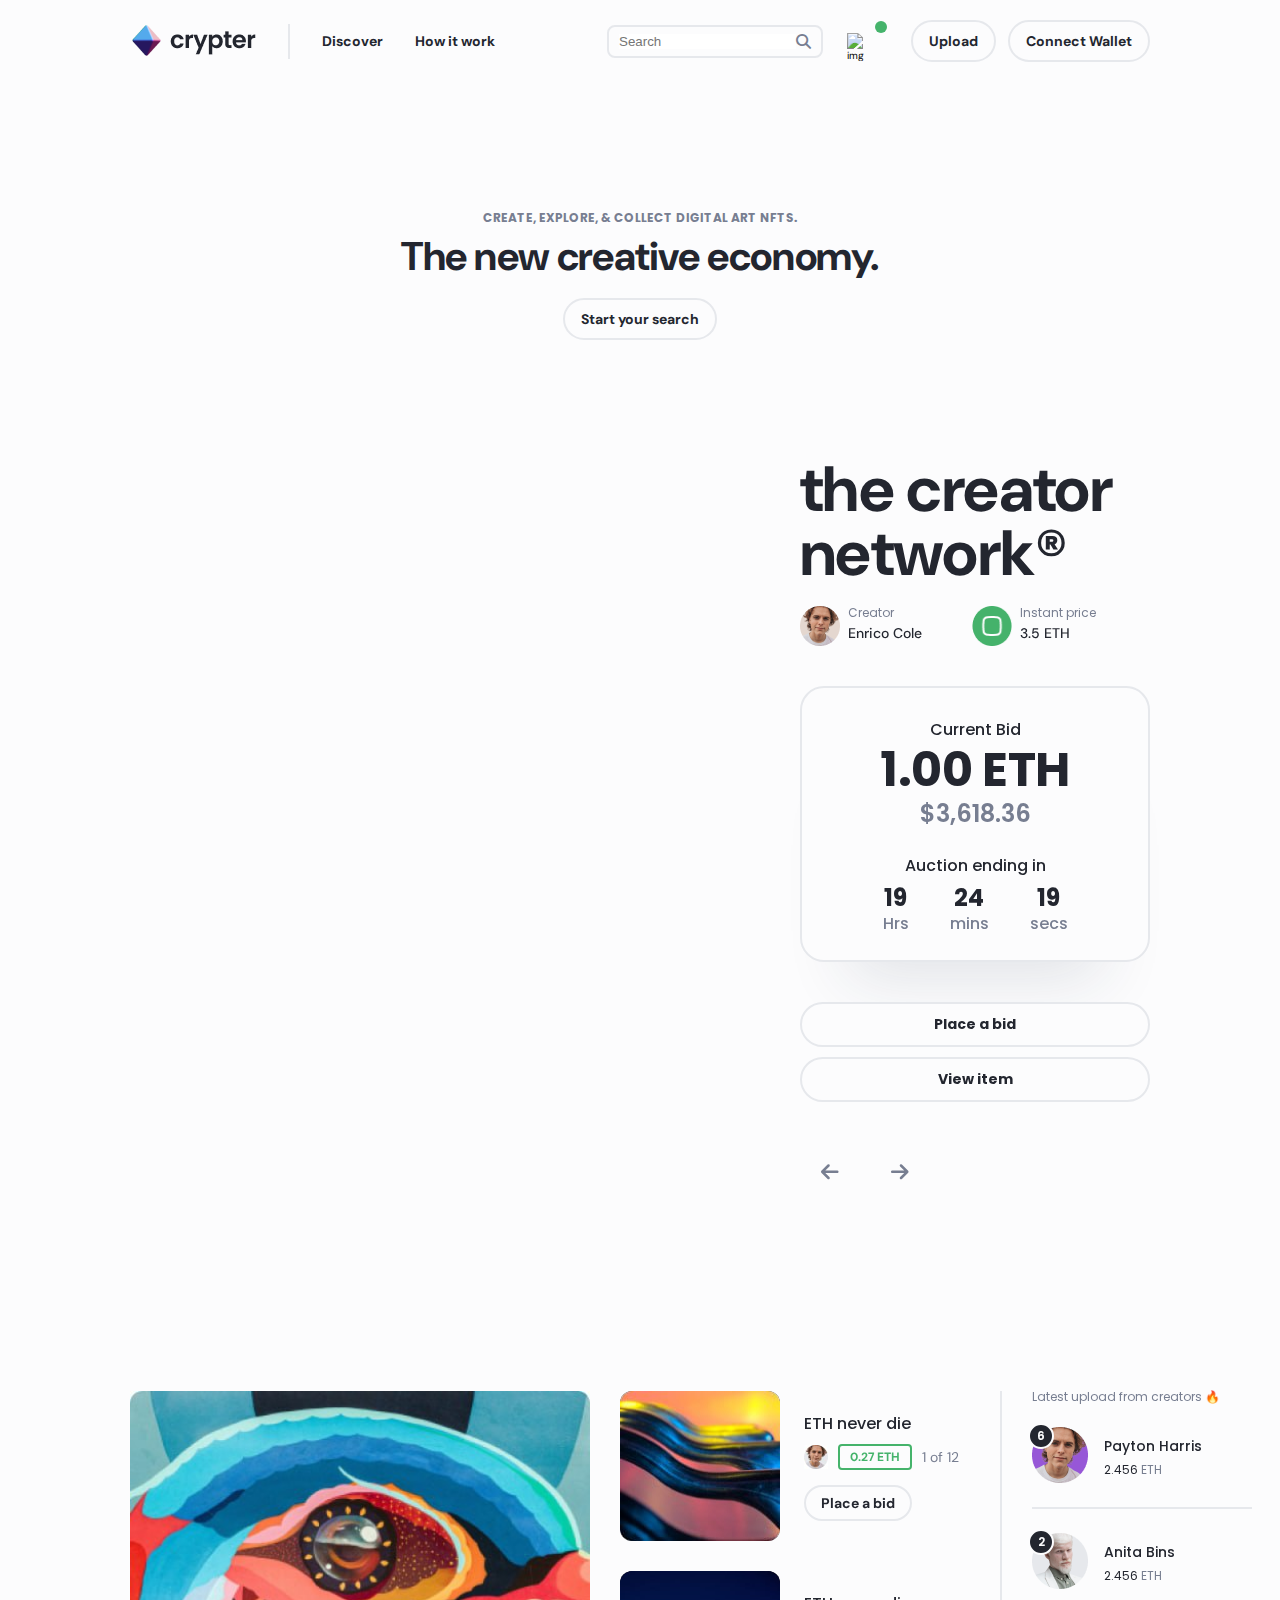
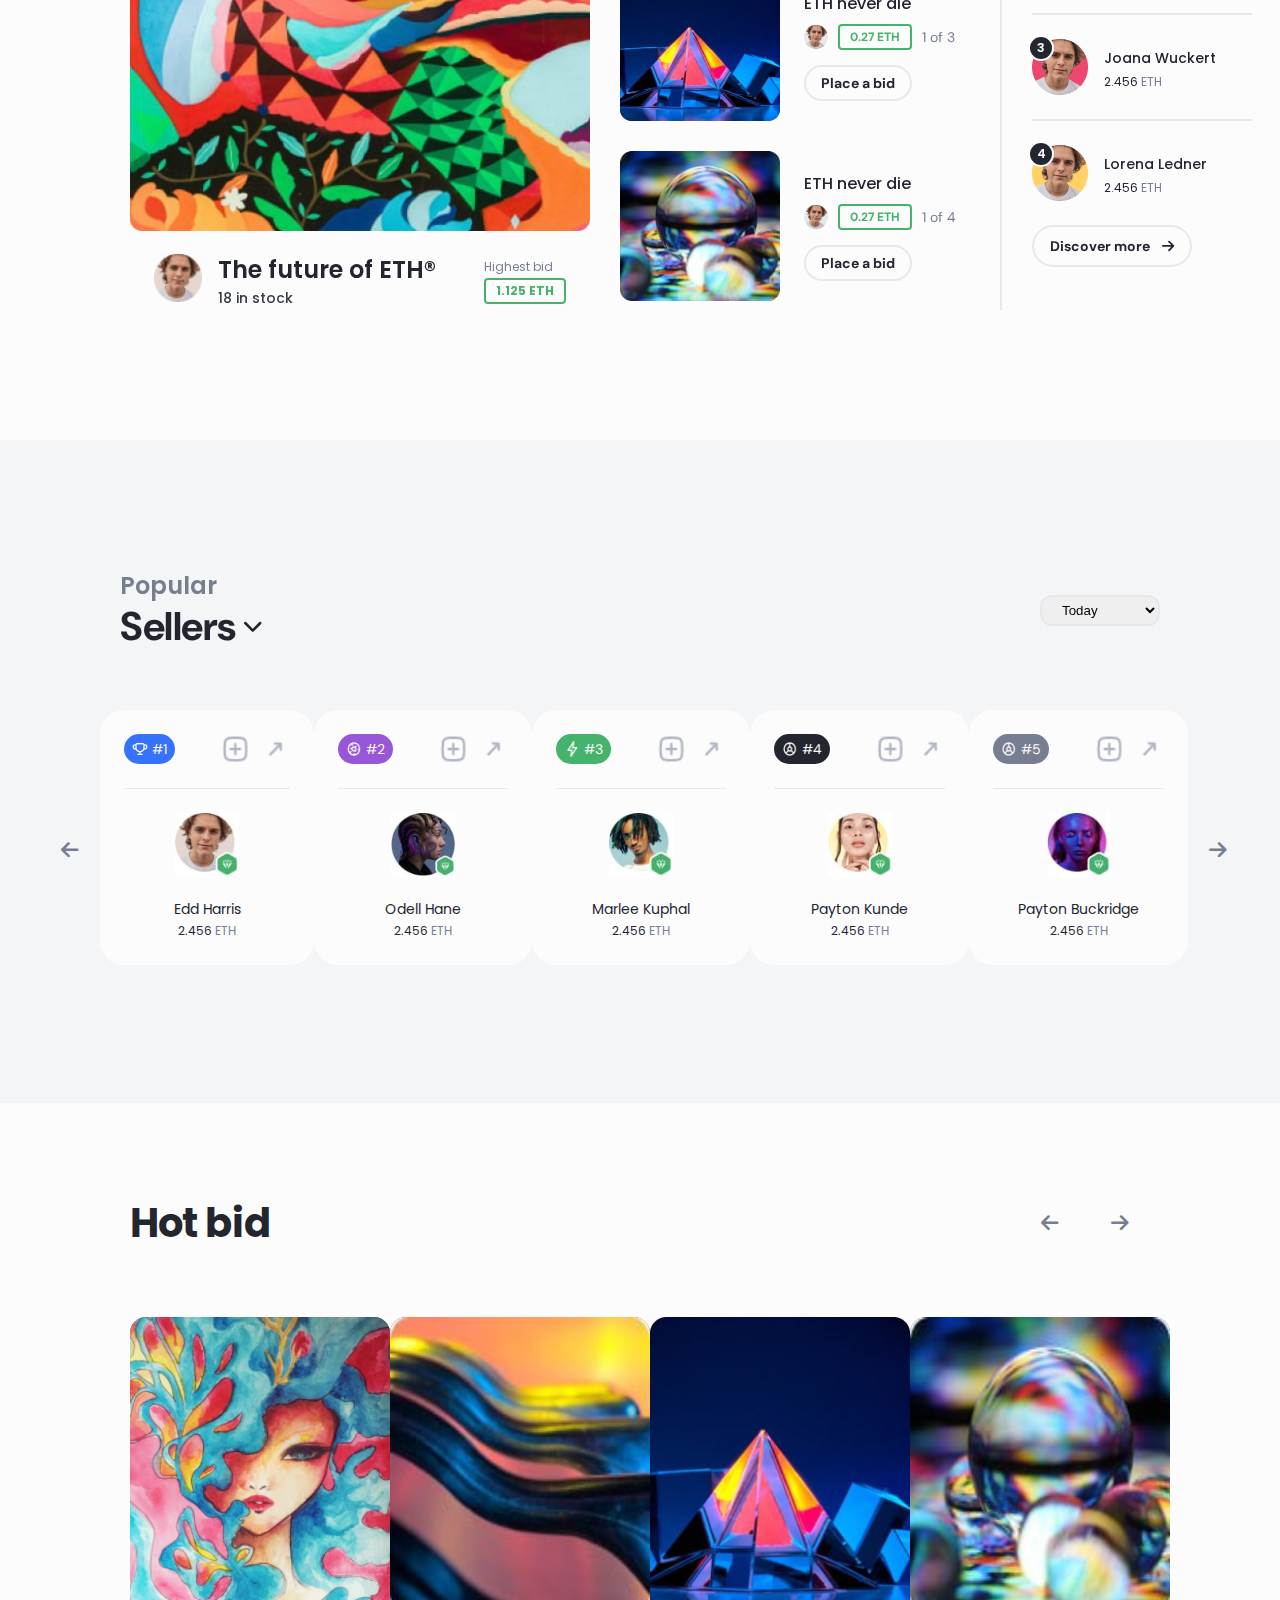
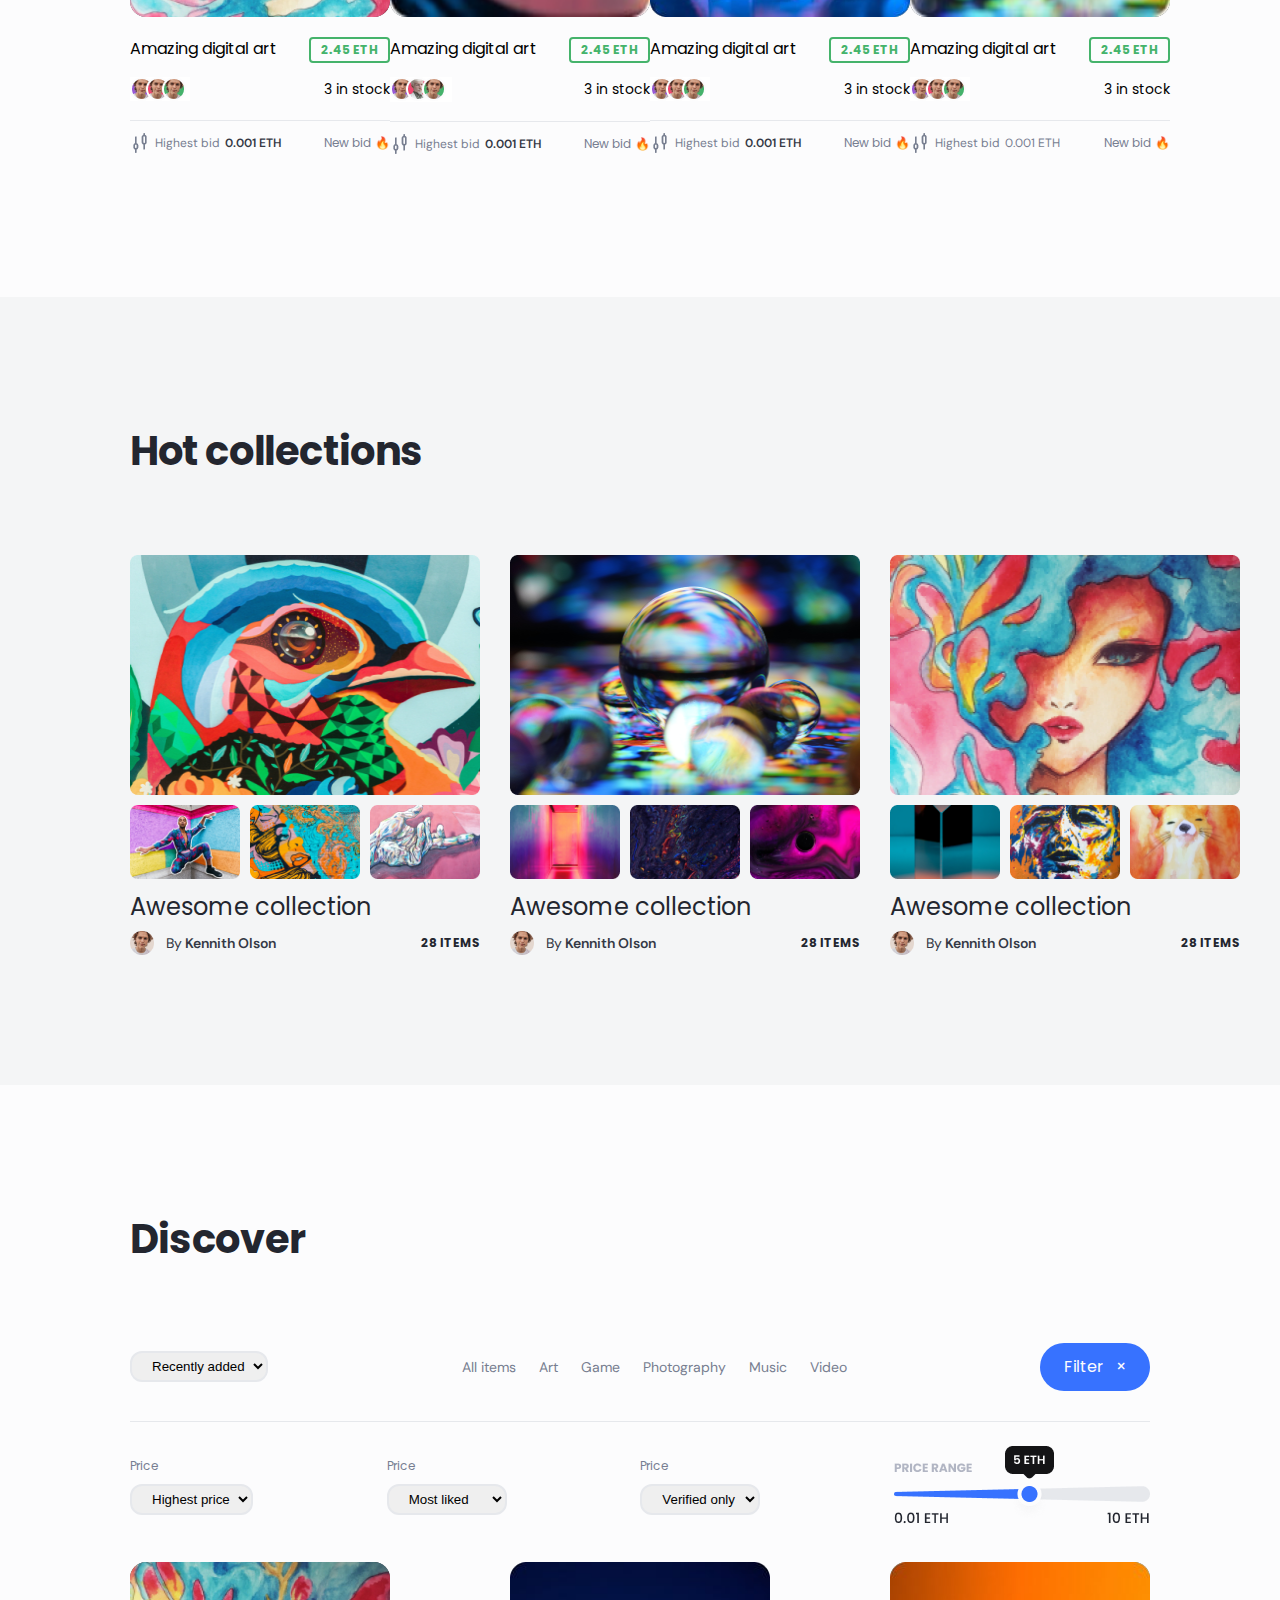
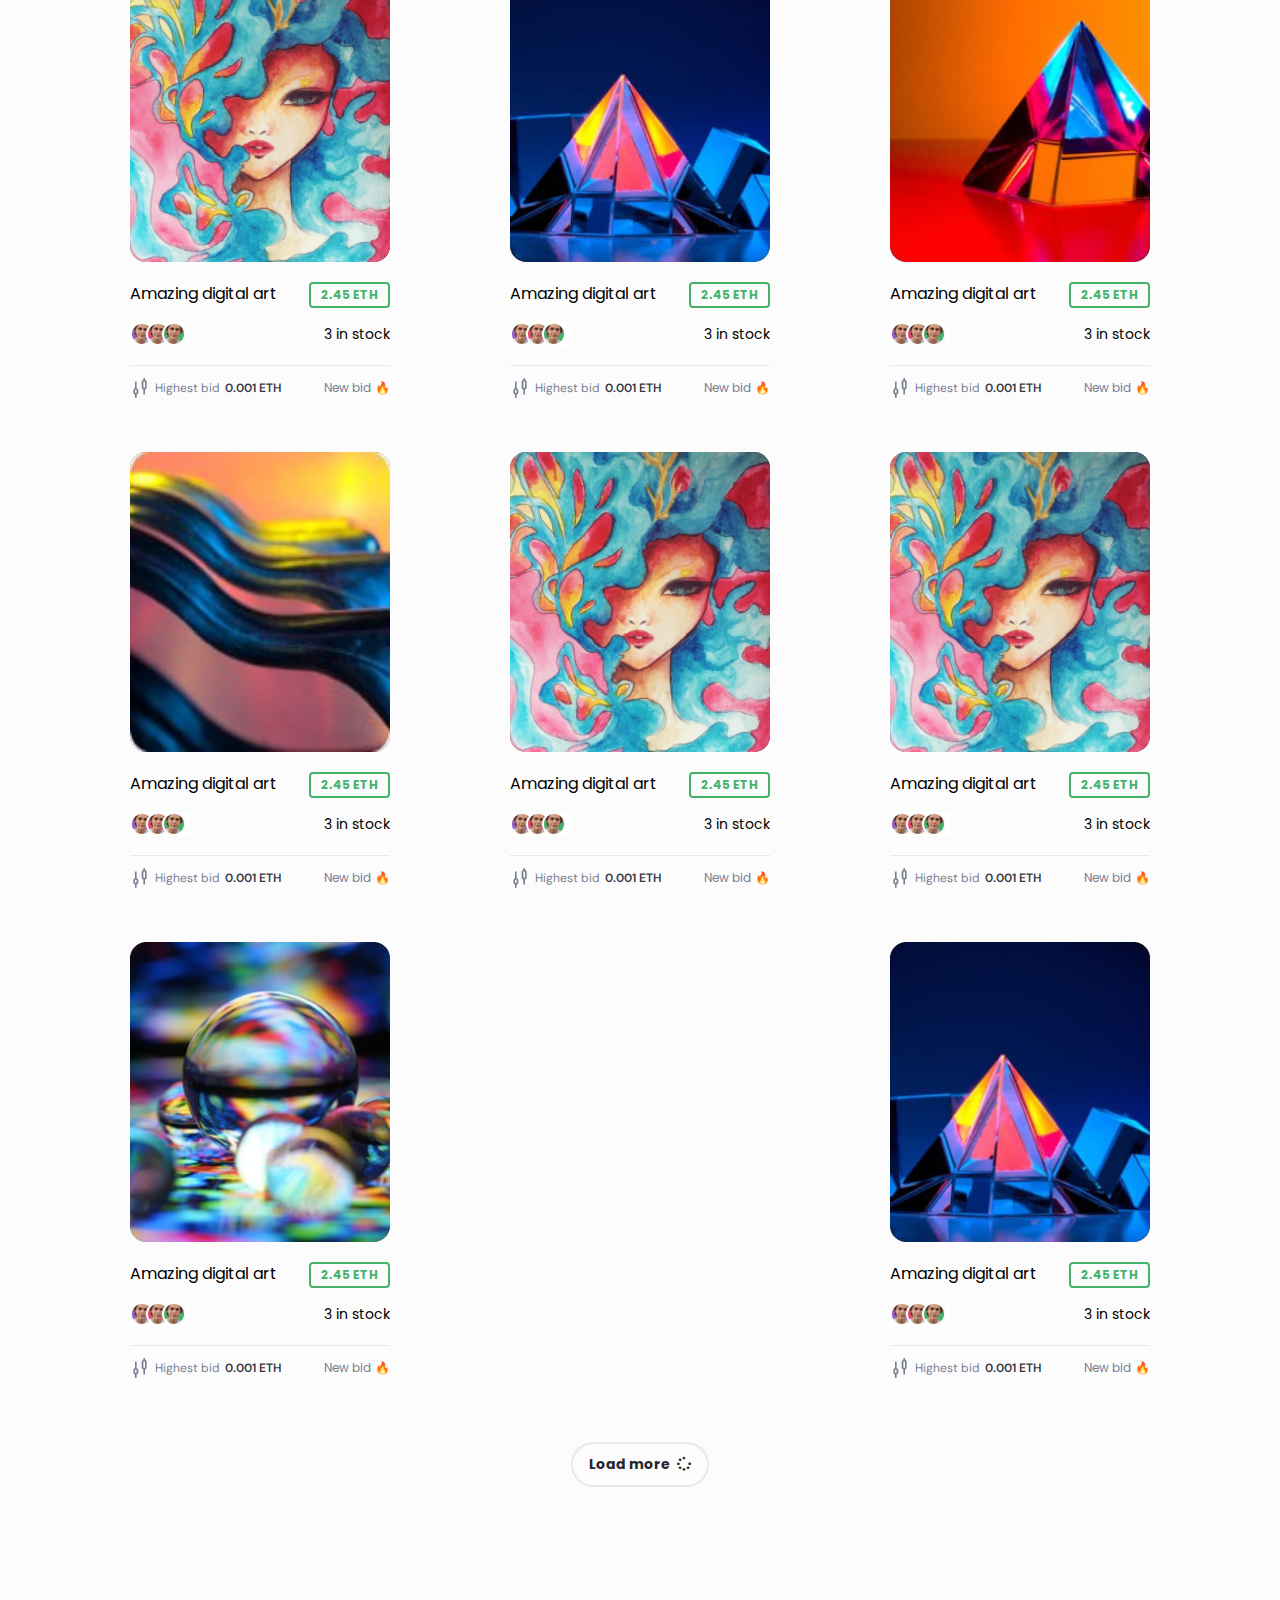
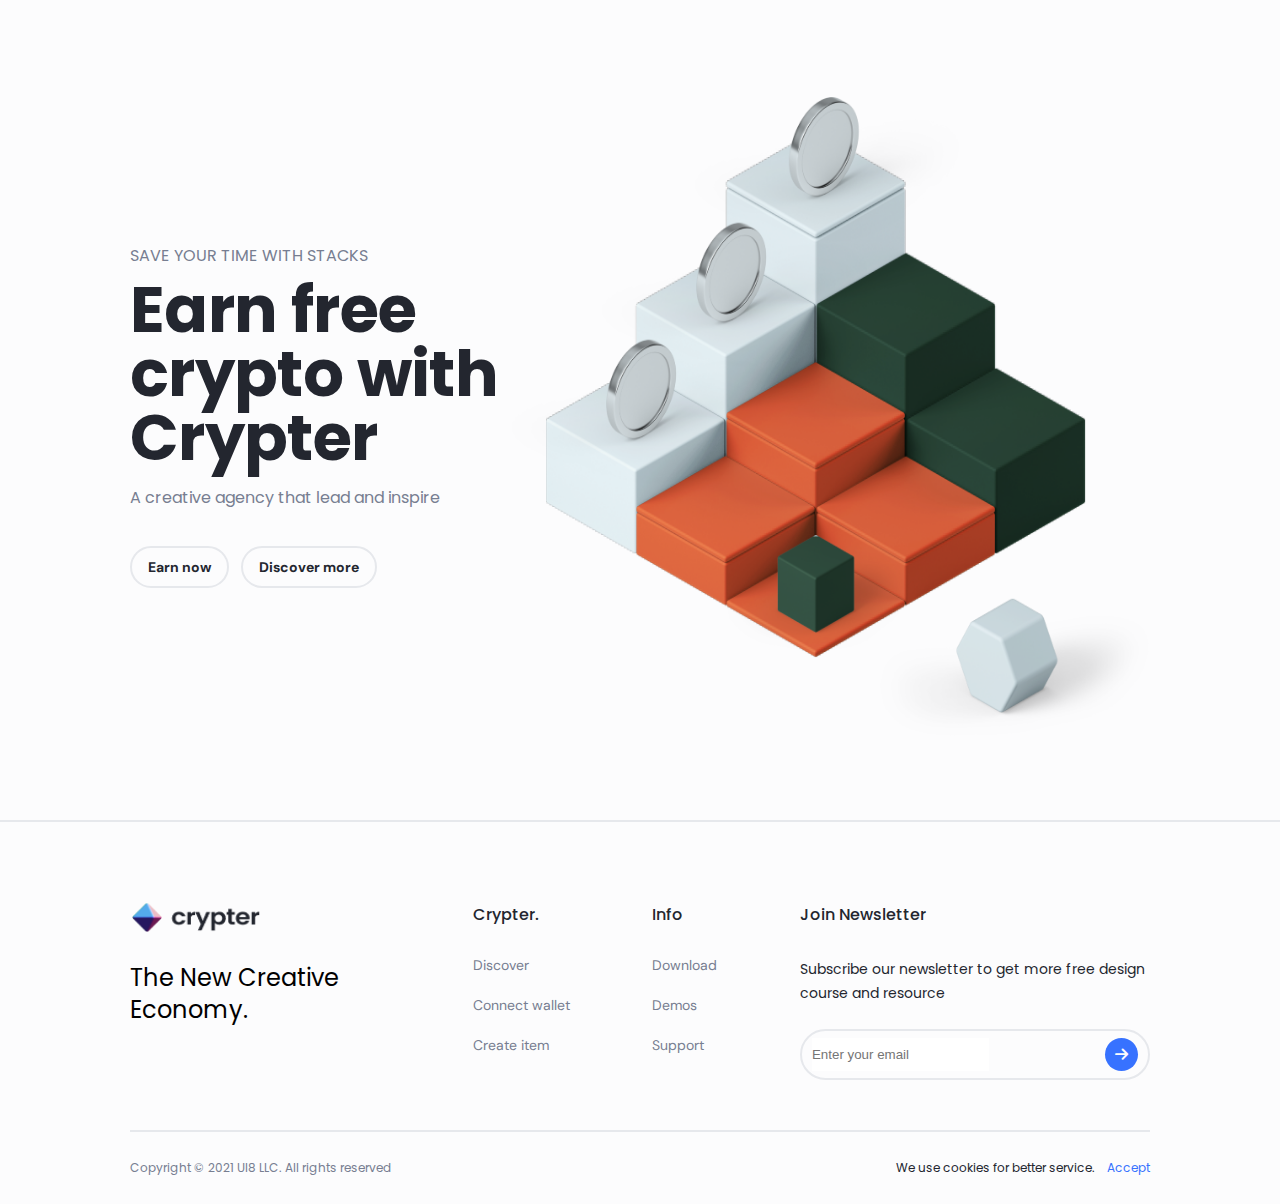
==== commit d0a7dfc6: "added new files" ====
--- a/index.html
+++ b/index.html
@@ -1,840 +1,868 @@
-<!DOCTYPE html>
-<html lang="en">
-<head>
-    <meta charset="UTF-8">
-    <meta http-equiv="X-UA-Compatible" content="IE=edge">
-    <meta name="viewport" content="width=device-width, initial-scale=1.0">
-    <title>Krypter</title>
-    <link rel="stylesheet" href="https://cdnjs.cloudflare.com/ajax/libs/font-awesome/6.2.0/css/all.min.css">
-    <link rel="stylesheet" href="./sass/style.css">
-    <link href="https://fonts.googleapis.com/css2?family=DM+Sans:wght@500&family=Poppins:wght@500&display=swap" rel="stylesheet">
-</head>
-<body>
-   
-    <header class="header">
-        <div class="container">
-            <div class="navbar">
-                <div class="navbar__left">
-                    <a href="./index.html" class="navbar__left__logo">
-                        <img src="./header images/logo.png" alt="img" class="logo__img">
-                    </a>
-                    <a href="#section-discover" class="navbar__left__link">Discover</a>
-                    <a href="./index.html" class="navbar__left__link">How it work</a>
-                </div>
-                <div class="navbar__right">
-                    <form action="id" class="navbar__right__form">
-                        <input type="text" class="navbar__right__form__input" placeholder="Search">
-                        <i class="fa-solid fa-magnifying-glass"></i>
-                    </form>
-                    <img src="./header images/Notification.png" alt="img" class="navbar__right__img">
-                    <div class="navbar__right__btns">   
-                        <a href="./index.html" class="navbar__right__btns__btn btn">Upload</a>
-                        <a href="./index.html" class="navbar__right__btns__btn btn">Connect Wallet</a>
-                    </div> 
-                </div>
-            </div>
-        </div>
-    </header>
-
-    <section class="hero">
-        <div class="container">
-            <div class="hero__content">
-                <p class="hero__content__text">Create, explore, & collect digital art NFTS.</p>
-                <h1 class="hero__content__title">The new creative economy.</h1>
-                <a href="./index.html" class="hero__content__btn">Start your search</a>
-            </div>
-        </div>
-    </section>
-
-    <section class="section-one">
-        <div class="container">
-            <div class="section-one__content">
-                <div class="section-one__content__left">
-                    <iframe width="640" height="800" src="https://www.youtube.com/embed/OD2pbh0-E8Y" title="YouTube video player" frameborder="0" allow="accelerometer; autoplay; clipboard-write; encrypted-media; gyroscope; picture-in-picture" allowfullscreen></iframe>
-                </div>
-                <div class="section-one__content__right">
-                    <h1 class="section-one__content__right__title">the creator network®</h1>
-                    <h1 class="section-one__content__right__title-one">Marco carrillo®</h1>
-                    <div class="section-one__content__right__box-one">
-                        <div class="section-one__content__right__box-one__content">
-                            <img src="./images-1/img2.png" alt="img" class="section-one__content__right__box-one__content__img">
-                            <div class="section-one__content__right__box-one__content__right">
-                                <p class="section-one__content__right__box-one__content__right__text-one">Creator</p>
-                                <a href="./index.html" class="section-one__content__right__box-one__content__right__text-two">Enrico Cole</a>
-                            </div>
-                        </div>
-                        <div class="section-one__content__right__box-one__content">
-                            <img src="./images-1/user.png" alt="img" class="section-one__content__right__box-one__content__img">
-                            <div class="section-one__content__right__box-one__content__right">
-                                <p class="section-one__content__right__box-one__content__right__text-one">Instant price</p>
-                                <a href="./index.html" class="section-one__content__right__box-one__content__right__text-two">3.5 ETH</a>
-                            </div>
-                        </div>
-                    </div>
-                    <div class="section-one__content__right__box-two">
-                        <p class="section-one__content__right__box-two__text-one box-one__content__right__text-two">Current Bid</p>
-                        <p class="section-one__content__right__box-two__text-two">1.00 ETH</p>
-                        <p class="section-one__content__right__box-two__text-three">$3,618.36</p>
-                        <p class="section-one__content__right__box-two__text-four box-two__text-one box-one__content__right__text-two">Auction ending in</p>
-                        <div class="section-one__content__right__box-two__stats">
-                            <div class="section-one__content__right__box-two__stats__stat">
-                                <p class="section-one__content__right__box-two__stats__stat__stat-one">19</p>
-                                <p class="section-one__content__right__box-two__stats__stat__stat-two">Hrs</p>
-                            </div>
-                            <div class="section-one__content__right__box-two__stats__stat">
-                                <p class="section-one__content__right__box-two__stats__stat__stat-one">24</p>
-                                <p class="section-one__content__right__box-two__stats__stat__stat-two">mins</p>
-                            </div>
-                            <div class="section-one__content__right__box-two__stats__stat">
-                                <p class="section-one__content__right__box-two__stats__stat__stat-one">19</p>
-                                <p class="section-one__content__right__box-two__stats__stat__stat-two">secs</p>
-                            </div>
-                        </div>
-                    </div>
-                    <div class="section-one__content__right__btns">
-                        <p class="section-one__content__right__btns__btn">Place a bid</p>
-                        <p class="section-one__content__right__btns__btn">View item</p>
-                    </div>
-                    <div class="section-one__content__right__paginations">
-                        <a href="./index.html" class="section-one__content__right__paginations__icon"><i class="fa-solid fa-arrow-left"></i></a>
-                        <a href="./index.html" class="section-one__content__right__paginations__icon"><i class="fa-solid fa-arrow-right"></i></a>
-                    </div>
-                </div>
-            </div>
-        </div>
-    </section>
-
-    <section class="section-two">
-        <div class="container">
-            <div class="section-two__content">
-                <div class="section-two__content__left">
-                    <img src="./images-2/photo_2022-11-08_12-18-58.jpg" alt="img" class="section-two__content__left__img">
-                    <div class="section-two__content__left__bottom">
-                        <div class="section-two__content__left__bottom__left">
-                            <img src="./images-1/img2.png" alt="img" class="section-two__content__left__bottom__left__img">
-                            <div class="section-two__content__left__bottom__left__content">
-                                <p class="section-two__content__left__bottom__left__content__text-one">The future of ETH®</p>
-                                <p class="section-two__content__left__bottom__left__content__text-two">18 in stock</p>
-                            </div>
-                        </div>
-                        <div class="section-two__content__left__bottom__right">
-                           <p class="section-two__content__left__bottom__right__text-one">Highest bid</p>
-                           <p class="section-two__content__left__bottom__right__text-two">1.125 ETH</p>
-                        </div>
-                    </div>
-                </div>
-                <div class="section-two__content__center">
-                    <div class="section-two__content__center__card">
-                        <img src="./images-2/photo_2022-11-08_12-18-47.jpg" alt="img" class="section-two__content__center__card__img">
-                        <div class="section-two__content__center__card__hover">
-                            <a href="./index.html" class="section-two__content__center__card__hover__content"><i class="fa-solid fa-arrow-right"></i></a>
-                        </div>
-                        <div class="section-two__content__center__card__content">
-                            <p class="section-two__content__center__card__content__text">ETH never die</p>
-                            <div class="section-two__content__center__card__content__center">
-                                <img src="./images-2/photo_2022-11-08_12-18-43.jpg" class="section-two__content__center__card__content__center__img"></img>
-                                <span class="section-two__content__center__card__content__center__text-one text-green">0.27 ETH</span>
-                                <span class="section-two__content__center__card__content__center__text-two">1 of 12</span>
-                            </div>
-                            <a href="./index.html" class="section-two__content__center__card__content__btn">Place a bid</a>
-                        </div>
-                    </div>
-                    <div class="section-two__content__center__card">
-                        <img src="./images-2/photo_2022-11-08_12-17-32.jpg" alt="img" class="section-two__content__center__card__img">
-                        <div class="section-two__content__center__card__hover">
-                            <a href="./index.html" class="section-two__content__center__card__hover__content"><i class="fa-solid fa-arrow-right"></i></a>
-                        </div>
-                        <div class="section-two__content__center__card__content">
-                            <p class="section-two__content__center__card__content__text">ETH never die</p>
-                            <div class="section-two__content__center__card__content__center">
-                                <img src="./images-2/photo_2022-11-08_12-18-43.jpg" class="section-two__content__center__card__content__center__img"></img>
-                                <span class="section-two__content__center__card__content__center__text-one text-green">0.27 ETH</span>
-                                <span class="section-two__content__center__card__content__center__text-two">1 of 3</span>
-                            </div>
-                            <a href="./index.html" class="section-two__content__center__card__content__btn">Place a bid</a>
-                        </div>
-                    </div>
-                    <div class="section-two__content__center__card">
-                        <img src="./images-2/photo_2022-11-08_12-18-52.jpg" alt="img" class="section-two__content__center__card__img">
-                        <div class="section-two__content__center__card__hover">
-                            <a href="./index.html" class="section-two__content__center__card__hover__content"><i class="fa-solid fa-arrow-right"></i></a>
-                        </div>
-                        <div class="section-two__content__center__card__content">
-                            <p class="section-two__content__center__card__content__text">ETH never die</p>
-                            <div class="section-two__content__center__card__content__center">
-                                <img src="./images-2/photo_2022-11-08_12-18-43.jpg" class="section-two__content__center__card__content__center__img"></img>
-                                <span class="section-two__content__center__card__content__center__text-one text-green">0.27 ETH</span>
-                                <span class="section-two__content__center__card__content__center__text-two">1 of 4</span>
-                            </div>
-                            <a href="./index.html" class="section-two__content__center__card__content__btn">Place a bid</a>
-                        </div>
-                    </div>
-                </div>
-                <div class="section-two__content__right">
-                    <p class="section-two__content__right__text">Latest upload from creators 🔥</p>
-                    <div class="section-two__content__right__card">
-                        <img src="./images-2/photo_2022-11-08_12-19-04.jpg" alt="img" class="section-two__content__right__card__img">
-                        <div class="section-two__content__right__card__content">
-                            <p class="section-two__content__right__card__content__text-one">Payton Harris</p>
-                            <p class="section-two__content__right__card__content__text-two">2.456 <span class="section-two__content__right__card__content__text-two__span">ETH</span></p>
-                        </div>
-                    </div>
-                    <div class="section-two__content__right__card">
-                        <img src="./images-2/photo_2022-11-08_12-19-13.jpg" alt="img" class="section-two__content__right__card__img">
-                        <div class="section-two__content__right__card__content">
-                            <p class="section-two__content__right__card__content__text-one">Anita Bins</p>
-                            <p class="section-two__content__right__card__content__text-two">2.456 <span class="section-two__content__right__card__content__text-two__span">ETH</span></p>
-                        </div>
-                    </div>
-                    <div class="section-two__content__right__card">
-                        <img src="./images-2/photo_2022-11-08_12-19-19.jpg" alt="img" class="section-two__content__right__card__img">
-                        <div class="section-two__content__right__card__content">
-                            <p class="section-two__content__right__card__content__text-one">Joana Wuckert</p>
-                            <p class="section-two__content__right__card__content__text-two">2.456 <span class="section-two__content__right__card__content__text-two__span">ETH</span></p>
-                        </div>
-                    </div>
-                    <div class="section-two__content__right__card border-bottom">
-                        <img src="./images-2/photo_2022-11-08_12-19-25.jpg" alt="img" class="section-two__content__right__card__img">
-                        <div class="section-two__content__right__card__content">
-                            <p class="section-two__content__right__card__content__text-one">Lorena Ledner</p>
-                            <p class="section-two__content__right__card__content__text-two">2.456 <span class="section-two__content__right__card__content__text-two__span">ETH</span></p>
-                        </div>
-                    </div>
-                    <a href="./index.html" class="section-two__content__right__btn">Discover more &nbsp; &nbsp;<i class="fa-solid fa-arrow-right"></i></a>
-                </div>
-            </div>
-        </div>
-    </section>
-
-    <section class="section-sellers">
-        <div class="section-sellers__content">
-            <div class="section-sellers__content__top">
-                <div class="section-sellers__content__top__left">
-                    <p class="section-sellers__content__top__left__text">Popular</p>
-                    <div class="section-sellers__content__top__left__menu title">Sellers&nbsp;<i class="fa-solid fa-chevron-down"></i></div>
-                </div>
-                <div class="section-sellers__content__top__right">
-                    <select id="days" class="details">
-                        <div class="details__summary__icon"><i class="fa-solid fa-chevron-down"></i></div>
-                        <option value="today">Today</option>
-                        <option value="yesterday">Yesterday</option>
-                        <option value="3-days-ago">3 days ago</option>
-                        <option value="1-month-ago">1 month ago</option>
-                    </select>
-                </div>
-            </div>
-            <div class="section-sellers__content__bottom">
-                <a href="./index.html" class="section-sellers__content__bottom__icon icon-two"><i class="fa-solid fa-arrow-left"></i></a>
-                <div class="section-sellers__content__bottom__card">
-                    <div class="section-sellers__content__bottom__card__top">
-                        <div class="section-sellers__content__bottom__card__top__left ">
-                            <img src="./images-3/icon1.png" alt="img" class="section-sellers__content__bottom__card__top__left__img">
-                            <span class="section-sellers__content__bottom__card__top__left__text">#1</span>
-                        </div>
-                        <div class="section-sellers__content__bottom__card__top__right">
-                            <img src="./images-3/img1.png" alt="img" class="section-sellers__content__bottom__card__top__right__img">
-                            <img src="./images-3/img2.png" alt="img" class="section-sellers__content__bottom__card__top__right__img">
-                        </div>
-                    </div>
-                    <div class="section-sellers__content__bottom__card__bottom">
-                        <img src="./images-2/photo_2022-11-08_12-20-14.jpg" alt="img" class="section-sellers__content__bottom__card__bottom__img">
-                        <p class="section-sellers__content__bottom__card__bottom__text-one">Edd Harris</p>
-                        <p class="section-sellers__content__bottom__card__bottom__text-two">2.456 <span class="section-sellers__content__bottom__card__bottom__text-two__span">ETH</span></p>
-                    </div>
-                </div>
-                <div class="section-sellers__content__bottom__card">
-                    <div class="section-sellers__content__bottom__card__top">
-                        <div class="section-sellers__content__bottom__card__top__left color-one">
-                            <img src="./images-3/icon2.png" alt="img" class="section-sellers__content__bottom__card__top__left__img">
-                            <span class="section-sellers__content__bottom__card__top__left__text">#2</span>
-                        </div>
-                        <div class="section-sellers__content__bottom__card__top__right">
-                            <img src="./images-3/img1.png" alt="img" class="section-sellers__content__bottom__card__top__right__img">
-                            <img src="./images-3/img2.png" alt="img" class="section-sellers__content__bottom__card__top__right__img">
-                        </div>
-                    </div>
-                    <div class="section-sellers__content__bottom__card__bottom">
-                        <img src="./images-2/photo_2022-11-08_12-20-23.jpg" alt="img" class="section-sellers__content__bottom__card__bottom__img">
-                        <p class="section-sellers__content__bottom__card__bottom__text-one">Odell Hane</p>
-                        <p class="section-sellers__content__bottom__card__bottom__text-two">2.456 <span class="section-sellers__content__bottom__card__bottom__text-two__span">ETH</span></p>
-                    </div>
-                </div>
-                <div class="section-sellers__content__bottom__card">
-                    <div class="section-sellers__content__bottom__card__top">
-                        <div class="section-sellers__content__bottom__card__top__left color-two">
-                            <img src="./images-3/icon3.png" alt="img" class="section-sellers__content__bottom__card__top__left__img">
-                            <span class="section-sellers__content__bottom__card__top__left__text">#3</span>
-                        </div>
-                        <div class="section-sellers__content__bottom__card__top__right">
-                            <img src="./images-3/img1.png" alt="img" class="section-sellers__content__bottom__card__top__right__img">
-                            <img src="./images-3/img2.png" alt="img" class="section-sellers__content__bottom__card__top__right__img">
-                        </div>
-                    </div>
-                    <div class="section-sellers__content__bottom__card__bottom">
-                        <img src="./images-2/photo_2022-11-08_12-20-29.jpg" alt="img" class="section-sellers__content__bottom__card__bottom__img">
-                        <p class="section-sellers__content__bottom__card__bottom__text-one">Marlee Kuphal</p>
-                        <p class="section-sellers__content__bottom__card__bottom__text-two">2.456 <span class="section-sellers__content__bottom__card__bottom__text-two__span">ETH</span></p>
-                    </div>
-                </div>
-                <div class="section-sellers__content__bottom__card">
-                    <div class="section-sellers__content__bottom__card__top">
-                        <div class="section-sellers__content__bottom__card__top__left color-three">
-                            <img src="./images-3/icon4.png" alt="img" class="section-sellers__content__bottom__card__top__left__img">
-                            <span class="section-sellers__content__bottom__card__top__left__text">#4</span>
-                        </div>
-                        <div class="section-sellers__content__bottom__card__top__right">
-                            <img src="./images-3/img1.png" alt="img" class="section-sellers__content__bottom__card__top__right__img">
-                            <img src="./images-3/img2.png" alt="img" class="section-sellers__content__bottom__card__top__right__img">
-                        </div>
-                    </div>
-                    <div class="section-sellers__content__bottom__card__bottom">
-                        <img src="./images-2/photo_2022-11-08_12-20-34.jpg" alt="img" class="section-sellers__content__bottom__card__bottom__img">
-                        <p class="section-sellers__content__bottom__card__bottom__text-one">Payton Kunde</p>
-                        <p class="section-sellers__content__bottom__card__bottom__text-two">2.456 <span class="section-sellers__content__bottom__card__bottom__text-two__span">ETH</span></p>
-                    </div>
-                </div>
-                <div class="section-sellers__content__bottom__card card-two">
-                    <div class="section-sellers__content__bottom__card__top">
-                        <div class="section-sellers__content__bottom__card__top__left color-four">
-                            <img src="./images-3/icon4.png" alt="img" class="section-sellers__content__bottom__card__top__left__img">
-                            <span class="section-sellers__content__bottom__card__top__left__text">#5</span>
-                        </div>
-                        <div class="section-sellers__content__bottom__card__top__right">
-                            <img src="./images-3/img1.png" alt="img" class="section-sellers__content__bottom__card__top__right__img">
-                            <img src="./images-3/img2.png" alt="img" class="section-sellers__content__bottom__card__top__right__img">
-                        </div>
-                    </div>
-                    <div class="section-sellers__content__bottom__card__bottom">
-                        <img src="./images-2/photo_2022-11-08_12-16-58.jpg" alt="img" class="section-sellers__content__bottom__card__bottom__img">
-                        <p class="section-sellers__content__bottom__card__bottom__text-one">Payton Buckridge</p>
-                        <p class="section-sellers__content__bottom__card__bottom__text-two">2.456 <span class="section-sellers__content__bottom__card__bottom__text-two__span">ETH</span></p>
-                    </div>
-                </div>
-                <a href="./index.html" class="section-sellers__content__bottom__icon icon-two"><i class="fa-solid fa-arrow-right"></i></a>
-            </div>
-        </div>
-    </section>
-
-    <section class="section-bid">
-        <div class="container">
-            <div class="section-bid__content">
-                <div class="section-bid__content__top">
-                    <p class="section-bid__content__top__title title">Hot bid</p>
-                    <div class="section-bid__content__top__paginations section-one__content__right__paginations">
-                        <a href="./index.html" class="section-one__content__right__paginations__icon"><i class="fa-solid fa-arrow-left"></i></a>
-                        <a href="./index.html" class="section-one__content__right__paginations__icon"><i class="fa-solid fa-arrow-right"></i></a>
-                    </div>
-                </div>
-
-                <div class="section-bid__content__bottom">
-                    <div class="section-bid__content__bottom__card">
-                        <img src="./images-2/photo_2022-11-08_12-18-33.jpg" alt="img" class="section-bid__content__bottom__card__img">
-                        <div class="section-bid__content__bottom__card__hover">
-                            <span class="section-bid__content__bottom__card__hover__span-one">PURCHASING!</span>
-                            <span class="section-bid__content__bottom__card__hover__span-two"><i class="fa-regular fa-heart"></i></span>
-                            <a href="./index.html" class="section-bid__content__bottom__card__hover__btn">Place a bid &nbsp;<img src="./images-6/scatter.svg" alt="img"></a>
-                        </div>
-                        <div class="section-bid__content__bottom__card__box-one">
-                            <p class="section-bid__content__bottom__card__box-one__text">Amazing digital art</p>
-                            <p class="text-green">2.45 ETH</p>
-                        </div>
-                        <div class="section-bid__content__bottom__card__box-two">
-                            <div class="section-bid__content__bottom__card__box-two__left">
-                                <img src="./images-5/avatars.png" alt="img" class="section-bid__content__bottom__card__box-two__left__img">
-                            </div>
-                            <p class="section-bid__content__bottom__card__box-two__right">3 in stock</p>
-                        </div>
-                        <div class="section-bid__content__bottom__card__box-three">
-                            <div class="section-bid__content__bottom__card__box-three__left">
-                                <img src="./images-3/img3.png" alt="img" class="section-bid__content__bottom__card__box-three__left__img">
-                                <span class="section-bid__content__bottom__card__box-three__left__text-one">Highest bid</span>
-                                <span class="section-bid__content__bottom__card__box-three__left__text-two">0.001 ETH</span>
-                            </div>
-                            <p class="section-bid__content__bottom__card__box-three__right">New bid 🔥</p>
-                        </div>
-                    </div>
-
-                    <div class="section-bid__content__bottom__card">
-                        <img src="./images-2/photo_2022-11-08_12-18-47.jpg" alt="img" class="section-bid__content__bottom__card__img">
-                        <div class="section-bid__content__bottom__card__hover">
-                            <span class="section-bid__content__bottom__card__hover__span-one">PURCHASING!</span>
-                            <span class="section-bid__content__bottom__card__hover__span-two"><i class="fa-regular fa-heart"></i></span>
-                            <a href="./index.html" class="section-bid__content__bottom__card__hover__btn">Place a bid &nbsp;<img width="16px" height="16px" src="./images-6/scatter.svg" alt="img"></a>
-                        </div>
-                        <div class="section-bid__content__bottom__card__box-one">
-                            <p class="section-bid__content__bottom__card__box-one__text">Amazing digital art</p>
-                            <p class="text-green">2.45 ETH</p>
-                        </div>
-                        <div class="section-bid__content__bottom__card__box-two">
-                            <div class="section-bid__content__bottom__card__box-two__left">
-                                <img src="./images-5/avatars2.png" alt="img" class="section-bid__content__bottom__card__box-two__left__img">
-                            </div>
-                            <p class="section-bid__content__bottom__card__box-two__right">3 in stock</p>
-                        </div>
-                        <div class="section-bid__content__bottom__card__box-three">
-                            <div class="section-bid__content__bottom__card__box-three__left">
-                                <img src="./images-3/img3.png" alt="img" class="section-bid__content__bottom__card__box-three__left__img">
-                                <span class="section-bid__content__bottom__card__box-three__left__text-one">Highest bid</span>
-                                <span class="section-bid__content__bottom__card__box-three__left__text-two">0.001 ETH</span>
-                            </div>
-                            <p class="section-bid__content__bottom__card__box-three__right">New bid 🔥</p>
-                        </div>
-                    </div>
-
-                    <div class="section-bid__content__bottom__card">
-                        <img src="./images-2/photo_2022-11-08_12-17-32.jpg" alt="img" class="section-bid__content__bottom__card__img">
-                        <div class="section-bid__content__bottom__card__hover">
-                            <span class="section-bid__content__bottom__card__hover__span-one">PURCHASING!</span>
-                            <span class="section-bid__content__bottom__card__hover__span-two"><i class="fa-regular fa-heart"></i></span>
-                            <a href="./index.html" class="section-bid__content__bottom__card__hover__btn">Place a bid &nbsp;<img src="./images-6/scatter.svg" alt="img"></a>
-                        </div>
-                        <div class="section-bid__content__bottom__card__box-one">
-                            <p class="section-bid__content__bottom__card__box-two__text">Amazing digital art</p>
-                            <p class="text-green">2.45 ETH</p>
-                        </div>
-                        <div class="section-bid__content__bottom__card__box-two">
-                            <div class="section-bid__content__bottom__card__box-two__left">
-                                <img src="./images-5/avatars.png" alt="img" class="section-bid__content__bottom__card__box-two__left__img">
-                            </div>
-                            <p class="section-bid__content__bottom__card__box-two__right">3 in stock</p>
-                        </div>
-                        <div class="section-bid__content__bottom__card__box-three">
-                            <div class="section-bid__content__bottom__card__box-three__left">
-                                <img src="./images-3/img3.png" alt="img" class="section-bid__content__box-three__left__img">
-                                <span class="section-bid__content__bottom__card__box-three__left__text-one">Highest bid</span>
-                                <span class="section-bid__content__bottom__card__box-three__left__text-two">0.001 ETH</span>
-                            </div>
-                            <p class="section-bid__content__bottom__card__box-three__right">New bid 🔥</p>
-                        </div>
-                    </div>
-
-                    <div class="section-bid__content__bottom__card card-two">
-                        <img src="./images-2/photo_2022-11-08_12-18-52.jpg" alt="img" class="section-bid__content__bottom__card__img">
-                        <div class="section-bid__content__bottom__card__hover">
-                            <span class="section-bid__content__bottom__card__hover__span-one">PURCHASING!</span>
-                            <span class="section-bid__content__bottom__card__hover__span-two"><i class="fa-regular fa-heart"></i></span>
-                            <a href="./index.html" class="section-bid__content__bottom__card__hover__btn">Place a bid &nbsp;<img src="./images-6/scatter.svg" alt="img"></a>
-                        </div>
-                        <div class="section-bid__content__bottom__card__box-one">
-                            <p class="section-bid__content__bottom__card__box-one__text">Amazing digital art</p>
-                            <p class="text-green">2.45 ETH</p>
-                        </div>
-                        <div class="section-bid__content__bottom__card__box-two">
-                            <div class="section-bid__content__bottom__card__box-two__left">
-                                <img src="./images-5/avatars.png" alt="img" class="section-bid__content__bottom__card__box-two__left__img">
-                            </div>
-                            <p class="section-bid__content__bottom__card__box-two__right">3 in stock</p>
-                        </div>
-                        <div class="section-bid__content__bottom__card__box-three">
-                            <div class="section-bid__content__bottom__card__box-three__left">
-                                <img src="./images-3/img3.png" alt="img" class="section-bid__content__box-three__left__img">
-                                <span class="section-bid__content__bottom__card__box-three__left__text-one">Highest bid</span>
-                                <span class="section-bid__content__bottom__card__box-three__left__text-one">0.001 ETH</span>
-                            </div>
-                            <p class="section-bid__content__bottom__card__box-three__right">New bid 🔥</p>
-                        </div>
-                    </div>
-                </div>
-
-            </div>
-        </div>
-    </section>
-
-    <section class="section-collections">
-        <div class="container">
-            <p class="section-collections__top title">Hot collections</p>
-            <div class="section-collections__bottom">
-                <div class="section-collections__bottom__card">
-                    <div class="section-collections__bottom__card__box-one">
-                        <img src="./images-4/img1.png" alt="img" class="section-collections__bottom__card__box-one__img-one">
-                        <img src="./images-4/02.png" alt="img" class="section-collections__bottom__card__box-one__img-two">
-                        <img src="./images-4/img3.png" alt="img" class="section-collections__bottom__card__box-one__img-two">
-                        <img src="./images-4/img4.png" alt="img" class="section-collections__bottom__card__box-one__img-two">
-                    </div>
-                    <p class="section-collections__bottom__card__text">Awesome collection</p>
-                    <div class="section-collections__bottom__card__box-two">
-                        <div class="section-collections__bottom__card__box-two__left">
-                            <img src="./images-1/img2.png" alt="img" class="section-collections__bottom__card__box-two__left__img">
-                            <span class="section-collections__bottom__card__box-two__left__text"><span class=" section-collections__bottom__card__box-two__left__text__span">By</span>  Kennith Olson</span>
-                        </div>
-                        <p class="section-collections__bottom__card__box-two__right">28 items</p> 
-                    </div>
-                </div>
-                <div class="section-collections__bottom__card">
-                    <div class="section-collections__bottom__card__box-one">
-                        <img src="./images-4/img5.png" alt="img" class="section-collections__bottom__card__box-one__img-one">
-                        <img src="./images-4/img6.png" alt="img" class="section-collections__bottom__card__box-one__img-two">
-                        <img src="./images-4/img7.png" alt="img" class="section-collections__bottom__card__box-one__img-two">
-                        <img src="./images-4/img8.png" alt="img" class="section-collections__bottom__card__box-one__img-two">
-                    </div>
-                    <p class="section-collections__bottom__card__text">Awesome collection</p>
-                    <div class="section-collections__bottom__card__box-two">
-                        <div class="section-collections__bottom__card__box-two__left">
-                            <img src="./images-1/img2.png" alt="img" class="section-collections__bottom__card__box-two__left__img">
-                            <span class="section-collections__bottom__card__box-two__left__text"><span class=" section-collections__bottom__card__box-two__left__text__span">By</span> Kennith Olson</span>
-                        </div>
-                        <p class="section-collections__bottom__card__box-two__right">28 items</p> 
-                    </div>
-                </div>
-                <div class="section-collections__bottom__card card-two">
-                    <div class="section-collections__bottom__card__box-one">
-                        <img src="./images-4/img9.png" alt="img" class="section-collections__bottom__card__box-one__img-one">
-                        <img src="./images-4/img10.png" alt="img" class="section-collections__bottom__card__box-one__img-two">
-                        <img src="./images-4/img11.png" alt="img" class="section-collections__bottom__card__box-one__img-two">
-                        <img src="./images-4/img12.png" alt="img" class="section-collections__bottom__card__box-one__img-two">
-                    </div>
-                    <p class="section-collections__bottom__card__text">Awesome collection</p>
-                    <div class="section-collections__bottom__card__box-two">
-                        <div class="section-collections__bottom__card__box-two__left">
-                            <img src="./images-1/img2.png" alt="img" class="section-collections__bottom__card__box-two__left__img">
-                            <span class="section-collections__bottom__card__box-two__left__text"><span class=" section-collections__bottom__card__box-two__left__text__span">By</span>  Kennith Olson</span>
-                        </div>
-                        <p class="section-collections__bottom__card__box-two__right">28 items</p> 
-                    </div>
-                </div>
-            </div>
-        </div>
-    </section>
-
-    <section class="section-discover" id="section-discover">
-        <div class="container">
-            <div class="section-discover__content">
-                <p class="section-discover__content__title title">Discover</p>
-                <div class="section-discover__content__box-one">
-                    <select id="days" class="details">
-                        <div class="details__summary__icon"><i class="fa-solid fa-chevron-down"></i></div>
-                        <option value="today">Recently added</option>
-                        <option value="yesterday">Yesterday</option>
-                        <option value="3-days-ago">3 days ago</option>
-                        <option value="1-month-ago">1 month ago</option>
-                    </select>
-                    <div class="section-discover__content__box-one__categories">
-                        <a href="#" class="section-discover__content__box-one__categories__link">All items</a>
-                        <a href="#" class="section-discover__content__box-one__categories__link">Art</a>
-                        <a href="#" class="section-discover__content__box-one__categories__link">Game</a>
-                        <a href="#" class="section-discover__content__box-one__categories__link">Photography</a>
-                        <a href="#" class="section-discover__content__box-one__categories__link">Music</a>
-                        <a href="#" class="section-discover__content__box-one__categories__link">Video</a>
-                    </div>
-                    <p class="section-discover__content__box-one__filter">Filter &nbsp; × </p>
-                </div>
-                <div class="section-discover__content__box-two">
-                    <div class="section-discover__content__box-two__content">
-                        <p class="section-discover__content__box-two__content__text text">Price</p>
-                        <select id="days" class="details">
-                            <div class="details__summary__icon"><i class="fa-solid fa-chevron-down"></i></div>
-                            <option value="today">Highest price</option>
-                            <option value="yesterday">Yesterday</option>
-                            <option value="3-days-ago">3 days ago</option>
-                            <option value="1-month-ago">1 month ago</option>
-                        </select>
-                    </div>
-                    <div class="section-discover__content__box-two__content">
-                        <p class="section-discover__content__box-two__content__text text">Price</p>
-                        <select id="days" class="details">
-                            <div class="details__summary__icon"><i class="fa-solid fa-chevron-down"></i></div>
-                            <option value="today">Most liked</option>
-                            <option value="yesterday">Yesterday</option>
-                            <option value="3-days-ago">3 days ago</option>
-                            <option value="1-month-ago">1 month ago</option>
-                        </select>
-                    </div>
-                    <div class="section-discover__content__box-two__content">
-                        <p class="section-discover__content__box-two__content__text text">Price</p>
-                        <select id="days" class="details">
-                            <div class="details__summary__icon"><i class="fa-solid fa-chevron-down"></i></div>
-                            <option value="today">Verified only</option>
-                            <option value="yesterday">Yesterday</option>
-                            <option value="3-days-ago">3 days ago</option>
-                            <option value="1-month-ago">1 month ago</option>
-                        </select>
-                    </div>
-                    <img src="./images-5/img1.png" alt="img" class="section-discover__content__box-two__img">
-                </div>
-                <div class="section-discover__content__box-three">
-                    <div class="section-bid__content__bottom__card">
-                        <img src="./images-2/photo_2022-11-08_12-18-33.jpg" alt="img" class="section-bid__content__bottom__card__img">
-                        <div class="section-bid__content__bottom__card__hover">
-                            <span class="section-bid__content__bottom__card__hover__span-one">PURCHASING!</span>
-                            <span class="section-bid__content__bottom__card__hover__span-two"><i class="fa-regular fa-heart"></i></span>
-                            <a href="./index.html" class="section-bid__content__bottom__card__hover__btn">Place a bid &nbsp;<img src="./images-6/scatter.svg" alt="img"></a>
-                        </div>
-                        <div class="section-bid__content__bottom__card__box-one">
-                            <p class="section-bid__content__bottom__card__box-one__text">Amazing digital art</p>
-                            <p class="text-green">2.45 ETH</p>
-                        </div>
-                        <div class="section-bid__content__bottom__card__box-two">
-                            <div class="section-bid__content__bottom__card__box-two__left">
-                                <img src="./images-5/avatars.png" alt="img" class="section-bid__content__bottom__card__box-two__left__img">
-                            </div>
-                            <p class="section-bid__content__bottom__card__box-two__right">3 in stock</p>
-                        </div>
-                        <div class="section-bid__content__bottom__card__box-three">
-                            <div class="section-bid__content__bottom__card__box-three__left">
-                                <img src="./images-3/img3.png" alt="img" class="section-bid__content__bottom__card__box-three__left__img">
-                                <span class="section-bid__content__bottom__card__box-three__left__text-one">Highest bid</span>
-                                <span class="section-bid__content__bottom__card__box-three__left__text-two">0.001 ETH</span>
-                            </div>
-                            <p class="section-bid__content__bottom__card__box-three__right">New bid 🔥</p>
-                        </div>
-                    </div>
-
-                    <div class="section-bid__content__bottom__card">
-                        <img src="./images-2/photo_2022-11-08_12-17-32.jpg" alt="img" class="section-bid__content__bottom__card__img">
-                        <div class="section-bid__content__bottom__card__hover">
-                            <span class="section-bid__content__bottom__card__hover__span-one">PURCHASING!</span>
-                            <span class="section-bid__content__bottom__card__hover__span-two"><i class="fa-regular fa-heart"></i></span>
-                            <a href="./index.html" class="section-bid__content__bottom__card__hover__btn">Place a bid &nbsp;<img src="./images-6/scatter.svg" alt="img"></a>
-                        </div>
-                        <div class="section-bid__content__bottom__card__box-one">
-                            <p class="section-bid__content__bottom__card__box-one__text">Amazing digital art</p>
-                            <p class="text-green">2.45 ETH</p>
-                        </div>
-                        <div class="section-bid__content__bottom__card__box-two">
-                            <div class="section-bid__content__bottom__card__box-two__left">
-                                <img src="./images-5/avatars.png" alt="img" class="section-bid__content__bottom__card__box-two__left__img">
-                            </div>
-                            <p class="section-bid__content__bottom__card__box-two__right">3 in stock</p>
-                        </div>
-                        <div class="section-bid__content__bottom__card__box-three">
-                            <div class="section-bid__content__bottom__card__box-three__left">
-                                <img src="./images-3/img3.png" alt="img" class="section-bid__content__bottom__card__box-three__left__img">
-                                <span class="section-bid__content__bottom__card__box-three__left__text-one">Highest bid</span>
-                                <span class="section-bid__content__bottom__card__box-three__left__text-two">0.001 ETH</span>
-                            </div>
-                            <p class="section-bid__content__bottom__card__box-three__right">New bid 🔥</p>
-                        </div>
-                    </div>
-
-                    <div class="section-bid__content__bottom__card">
-                        <img src="./images-2/photo_2022-11-08_12-19-49.jpg" alt="img" class="section-bid__content__bottom__card__img">
-                        <div class="section-bid__content__bottom__card__hover">
-                            <span class="section-bid__content__bottom__card__hover__span-one">PURCHASING!</span>
-                            <span class="section-bid__content__bottom__card__hover__span-two"><i class="fa-regular fa-heart"></i></span>
-                            <a href="./index.html" class="section-bid__content__bottom__card__hover__btn">Place a bid &nbsp;<img src="./images-6/scatter.svg" alt="img"></a>
-                        </div>
-                        <div class="section-bid__content__bottom__card__box-one">
-                            <p class="section-bid__content__bottom__card__box-two__text">Amazing digital art</p>
-                            <p class="text-green">2.45 ETH</p>
-                        </div>
-                        <div class="section-bid__content__bottom__card__box-two">
-                            <div class="section-bid__content__bottom__card__box-two__left">
-                                <img src="./images-5/avatars.png" alt="img" class="section-bid__content__bottom__card__box-two__left__img">
-                            </div>
-                            <p class="section-bid__content__bottom__card__box-two__right">3 in stock</p>
-                        </div>
-                        <div class="section-bid__content__bottom__card__box-three">
-                            <div class="section-bid__content__bottom__card__box-three__left">
-                                <img src="./images-3/img3.png" alt="img" class="section-bid__content__bottom__card__box-three__left__img">
-                                <span class="section-bid__content__bottom__card__box-three__left__text-one">Highest bid</span>
-                                <span class="section-bid__content__bottom__card__box-three__left__text-two">0.001 ETH</span>
-                            </div>
-                            <p class="section-bid__content__bottom__card__box-three__right">New bid 🔥</p>
-                        </div>
-                    </div>
-
-                    <div class="section-bid__content__bottom__card">
-                        <img src="./images-2/photo_2022-11-08_12-18-47.jpg" alt="img" class="section-bid__content__bottom__card__img">
-                        <div class="section-bid__content__bottom__card__hover">
-                            <span class="section-bid__content__bottom__card__hover__span-one">PURCHASING!</span>
-                            <span class="section-bid__content__bottom__card__hover__span-two"><i class="fa-regular fa-heart"></i></span>
-                            <a href="./index.html" class="section-bid__content__bottom__card__hover__btn">Place a bid &nbsp;<img src="./images-6/scatter.svg" alt="img"></a>
-                        </div>
-                        <div class="section-bid__content__bottom__card__box-one">
-                            <p class="section-bid__content__bottom__card__box-two__text">Amazing digital art</p>
-                            <p class="text-green">2.45 ETH</p>
-                        </div>
-                        <div class="section-bid__content__bottom__card__box-two">
-                            <div class="section-bid__content__bottom__card__box-two__left">
-                                <img src="./images-5/avatars.png" alt="img" class="section-bid__content__bottom__card__box-two__left__img">
-                            </div>
-                            <p class="section-bid__content__bottom__card__box-two__right">3 in stock</p>
-                        </div>
-                        <div class="section-bid__content__bottom__card__box-three">
-                            <div class="section-bid__content__bottom__card__box-three__left">
-                                <img src="./images-3/img3.png" alt="img" class="section-bid__content__bottom__card__box-three__left__img">
-                                <span class="section-bid__content__bottom__card__box-three__left__text-one">Highest bid</span>
-                                <span class="section-bid__content__bottom__card__box-three__left__text-two">0.001 ETH</span>
-                            </div>
-                            <p class="section-bid__content__bottom__card__box-one__right">New bid 🔥</p>
-                        </div>
-                    </div>
-
-                    <div class="section-bid__content__bottom__card">
-                        <img src="./images-2/photo_2022-11-08_12-18-33.jpg" alt="img" class="section-bid__content__bottom__card__img">
-                        <div class="section-bid__content__bottom__card__hover">
-                            <span class="section-bid__content__bottom__card__hover__span-one">PURCHASING!</span>
-                            <span class="section-bid__content__bottom__card__hover__span-two"><i class="fa-regular fa-heart"></i></span>
-                            <a href="./index.html" class="section-bid__content__bottom__card__hover__btn">Place a bid &nbsp;<img src="./images-6/scatter.svg" alt="img"></a>
-                        </div>
-                        <div class="section-bid__content__bottom__card__box-one">
-                            <p class="section-bid__content__bottom__card__box-two__text">Amazing digital art</p>
-                            <p class="text-green">2.45 ETH</p>
-                        </div>
-                        <div class="section-bid__content__bottom__card__box-two">
-                            <div class="section-bid__content__bottom__card__box-two__left">
-                                <img src="./images-5/avatars.png" alt="img" class="section-bid__content__bottom__card__box-two__left__img">
-                            </div>
-                            <p class="section-bid__content__bottom__card__box-two__right">3 in stock</p>
-                        </div>
-                        <div class="section-bid__content__bottom__card__box-three">
-                            <div class="section-bid__content__bottom__card__box-three__left">
-                                <img src="./images-3/img3.png" alt="img" class="section-bid__content__bottom__card__box-three__left__img">
-                                <span class="section-bid__content__bottom__card__box-three__left__text-one">Highest bid</span>
-                                <span class="section-bid__content__bottom__card__box-three__left__text-two">0.001 ETH</span>
-                            </div>
-                            <p class="section-bid__content__bottom__card__box-three__right">New bid 🔥</p>
-                        </div>
-                    </div>
-
-                    <div class="section-bid__content__bottom__card">
-                        <img src="./images-2/photo_2022-11-08_12-18-33.jpg" alt="img" class="section-bid__content__bottom__card__img">
-                        <div class="section-bid__content__bottom__card__hover">
-                            <span class="section-bid__content__bottom__card__hover__span-one">PURCHASING!</span>
-                            <span class="section-bid__content__bottom__card__hover__span-two"><i class="fa-regular fa-heart"></i></span>
-                            <a href="./index.html" class="section-bid__content__bottom__card__hover__btn">Place a bid &nbsp;<img src="./images-6/scatter.svg" alt="img"></a>
-                        </div>
-                        <div class="section-bid__content__bottom__card__box-one">
-                            <p class="section-bid__content__bottom__card__box-one__text">Amazing digital art</p>
-                            <p class="text-green">2.45 ETH</p>
-                        </div>
-                        <div class="section-bid__content__bottom__card__box-two">
-                            <div class="section-bid__content__bottom__card__box-two__left">
-                                <img src="./images-5/avatars.png" alt="img" class="section-bid__content__bottom__card__box-two__left__img">
-                            </div>
-                            <p class="section-bid__content__bottom__card__box-two__right">3 in stock</p>
-                        </div>
-                        <div class="section-bid__content__bottom__card__box-three">
-                            <div class="section-bid__content__bottom__card__box-three__left">
-                                <img src="./images-3/img3.png" alt="img" class="section-bid__content__bottom__card__box-three__left__img">
-                                <span class="section-bid__content__bottom__card__box-three__left__text-one">Highest bid</span>
-                                <span class="section-bid__content__bottom__card__box-three__left__text-two">0.001 ETH</span>
-                            </div>
-                            <p class="section-bid__content__bottom__card__box-three__right">New bid 🔥</p>
-                        </div>
-                    </div>
-
-                    <div class="section-bid__content__bottom__card card-two">
-                        <img src="./images-2/photo_2022-11-08_12-19-54.jpg" alt="img" class="section-bid__content__bottom__card__img">
-                        <div class="section-bid__content__bottom__card__hover">
-                            <span class="section-bid__content__bottom__card__hover__span-one">PURCHASING!</span>
-                            <span class="section-bid__content__bottom__card__hover__span-two"><i class="fa-regular fa-heart"></i></span>
-                            <a href="./index.html" class="section-bid__content__bottom__card__hover__btn">Place a bid &nbsp;<img src="./images-6/scatter.svg" alt="img"></a>
-                        </div>
-                        <div class="section-bid__content__bottom__card__box-one">
-                            <p class="section-bid__content__bottom__card__box-one__text">Amazing digital art</p>
-                            <p class="text-green">2.45 ETH</p>
-                        </div>
-                        <div class="section-bid__content__bottom__card__box-two">
-                            <div class="section-bid__content__bottom__card__box-two__left">
-                                <img src="./images-5/avatars.png" alt="img" class="section-bid__content__bottom__card__box-two__left__img">
-                            </div>
-                            <p class="section-bid__content__bottom__card__box-two__right">3 in stock</p>
-                        </div>
-                        <div class="section-bid__content__bottom__card__box-three">
-                            <div class="section-bid__content__bottom__card__box-three__left">
-                                <img src="./images-3/img3.png" alt="img" class="section-bid__content__bottom__card__box-three__left__img">
-                                <span class="section-bid__content__bottom__card__box-three__left__text-one">Highest bid</span>
-                                <span class="section-bid__content__bottom__card__box-three__left__text-two">0.001 ETH</span>
-                            </div>
-                            <p class="section-bid__content__bottom__card__box-three__right">New bid 🔥</p>
-                        </div>
-                    </div>
-
-                    <div class="section-bid__content__bottom__card card-two">
-                        <a href="#"><img src="./images-2/photo_2022-11-08_12-17-32.jpg" alt="img" class="section-bid__content__bottom__card__img"></a>
-                        <div class="section-bid__content__bottom__card__hover">
-                            <span class="section-bid__content__bottom__card__hover__span-one">PURCHASING!</span>
-                            <span class="section-bid__content__bottom__card__hover__span-two"><i class="fa-regular fa-heart"></i></span>
-                            <a href="./index.html" class="section-bid__content__bottom__card__hover__btn">Place a bid &nbsp;<img src="./images-6/scatter.svg" alt="img"></a>
-                        </div>
-                        <div class="section-bid__content__bottom__card__box-one">
-                            <p class="section-bid__content__bottom__card__box-one__text">Amazing digital art</p>
-                            <p class="text-green">2.45 ETH</p>
-                        </div>
-                        <div class="section-bid__content__bottom__card__box-two">
-                            <div class="section-bid__content__bottom__card__box-two__left">
-                                <img src="./images-5/avatars.png" alt="img" class="section-bid__content__bottom__card__box-two__left__img">
-                            </div>
-                            <p class="section-bid__content__bottom__card__box-two__right">3 in stock</p>
-                        </div>
-                        <div class="section-bid__content__bottom__card__box-three">
-                            <div class="section-bid__content__bottom__card__box-three__left">
-                                <img src="./images-3/img3.png" alt="img" class="section-bid__content__bottom__card__box-three__left__img">
-                                <span class="section-bid__content__bottom__card__box-three__left__text-one">Highest bid</span>
-                                <span class="section-bid__content__bottom__card__box-three__left__text-two">0.001 ETH</span>
-                            </div>
-                            <p class="section-bid__content__bottom__card__box-three__right">New bid 🔥</p>
-                        </div>
-                    </div>
-                </div>
-                <p class="section-discover__content__btn btn">Load more &nbsp;<i class="fa-solid fa-spinner"></i></p>
-            </div>
-        </div>
-    </section>
-
-    <section class="crypto">
-        <div class="container">
-            <div class="crypto__content">
-                <div class="crypto__content__left">
-                    <p class="crypto__content__left__text-one text">SAVE YOUR TIME WITH STACKS</p>
-                    <p class="crypto__content__left__text-two title">Earn free crypto with Crypter</p>
-                    <p class="crypto__content__left__text-three text">A creative agency that lead and inspire</p>
-                    <div class="crypto__content__left__btns navbar__right__btns">
-                        <a href="./index.html" class="crypto__content__left__btns__btn btn">Earn now</a>
-                        <a href="./index.html" class="crypto__content__left__btns__btn btn">Discover more</a>
-                    </div>
-                </div>
-                <div class="crypto__content__right">
-                    <img src="./images-2/img.png" alt="img" class="crypto__content__right__img">
-                </div>
-            </div>
-        </div>
-    </section>
-
-    <footer class="footer">
-        <div class="container">
-            <div class="footer__top">
-                <div class="footer__top__line">
-                    <img src="./header images/logo.png" alt="img" class="footer__top__line__img">
-                    <p class="footer__top__line__text">The New Creative Economy.</p>
-                </div>
-                <div class="footer__top__line">
-                    <p class="footer__top__line__title">Crypter.</p>
-                    <div class="footer__top__line__content">
-                        <a href="./index.html" class="footer__top__line__content__link">Discover</a>
-                        <a href="./index.html" class="footer__top__line__content__link">Connect wallet</a>
-                        <a href="./index.html" class="footer__top__line__content__link">Create item</a>
-                    </div>
-                </div>
-                <div class="footer__top__line">
-                    <p class="footer__top__line__title">Info</p>
-                    <div class="footer__top__line__content">
-                        <a href="./index.html" class="footer__top__line__content__link">Download</a>
-                        <a href="./index.html" class="footer__top__line__content__link">Demos</a>
-                        <a href="./index.html" class="footer__top__line__content__link">Support</a>
-                    </div>
-                </div>
-                <div class="footer__top__line">
-                    <p class="footer__top__line__title">Join Newsletter</p>
-                    <div class="footer__top__line__content">
-                        <p class="footer__top__line__content__text">Subscribe our newsletter to get more free design course and resource</p>
-                        <form action="id" class="footer__top__line__content__form navbar__right__form">
-                            <input type="text" class="navbar__right__form__input" placeholder="Enter your email">
-                            <i class="fa-solid fa-arrow-right"></i>
-                        </form>
-                    </div>
-                </div>
-            </div>
-            <div class="footer__bottom">
-                <div class="footer__bottom__content">
-                    <p class="footer__bottom__content__left text">Copyright © 2021 UI8 LLC. All rights reserved</p>
-                    <p class="footer__bottom__content__right text">We use cookies for better service. &nbsp; &nbsp;<a href="./index.html" class="footer__bottom__content__right__link">Accept</a></p>
-                </div>
-            </div>
-        </div>
-    </footer>
-
-
-</body>
+<!DOCTYPE html>
+<html lang="en">
+<head>
+    <meta charset="UTF-8">
+    <meta http-equiv="X-UA-Compatible" content="IE=edge">
+    <meta name="viewport" content="width=device-width, initial-scale=1.0">
+    <title>Krypter</title>
+    <link rel="stylesheet" href="https://cdnjs.cloudflare.com/ajax/libs/font-awesome/6.2.0/css/all.min.css">
+    <link rel="stylesheet" href="./sass/style.css">
+    <link href="https://fonts.googleapis.com/css2?family=DM+Sans:wght@500&family=Poppins:wght@500&display=swap" rel="stylesheet">
+    <link rel="icon" type="image/x-icon" href="./header images/symbol.jpg">
+</head>
+<body>
+   
+    <header class="header">
+        <div class="container">
+            <div class="navbar">
+                <div class="navbar__left">
+                    <a href="./index.html" class="navbar__left__logo">
+                        <img src="./header images/logo.png" alt="img" class="logo__img">
+                    </a>
+                    <a href="#section-discover" class="navbar__left__link">Discover</a>
+                    <a href="./index.html" class="navbar__left__link">How it work</a>
+                </div>
+                <div class="navbar__right">
+                    <form action="id" class="navbar__right__form">
+                        <input type="text" class="navbar__right__form__input" placeholder="Search">
+                        <i class="fa-solid fa-magnifying-glass"></i>
+                    </form>
+                    <div class="navbar__right__notification">
+                        <img src="./header images/Notification.png" alt="img" class="navbar__right__notification__img">
+                        <div class="navbar__right__notification__numbers"></div>
+                    </div>
+                    <div class="navbar__right__btns">   
+                        <a href="./index.html" class="navbar__right__btns__btn btn">Upload</a>
+                        <a href="./index.html" class="navbar__right__btns__btn btn">Connect Wallet</a>
+                    </div> 
+                </div>
+            </div>
+        </div>
+    </header>
+
+    <section class="hero">
+        <div class="container">
+            <div class="hero__content">
+                <p class="hero__content__text">Create, explore, & collect digital art NFTS.</p>
+                <h1 class="hero__content__title">The new creative economy.</h1>
+                <a href="./index.html" class="hero__content__btn">Start your search</a>
+            </div>
+        </div>
+    </section>
+
+    <section class="section-one">
+        <div class="container">
+            <div class="section-one__content">
+                <div class="section-one__content__left">
+                    <iframe width="640" height="800" src="https://www.youtube.com/embed/OD2pbh0-E8Y" title="YouTube video player" frameborder="0" allow="accelerometer; autoplay; clipboard-write; encrypted-media; gyroscope; picture-in-picture" allowfullscreen></iframe>
+                </div>
+                <div class="section-one__content__right">
+                    <h1 class="section-one__content__right__title">the creator network®</h1>
+                    <h1 class="section-one__content__right__title-one">Marco carrillo®</h1>
+                    <div class="section-one__content__right__box-one">
+                        <div class="section-one__content__right__box-one__content">
+                            <img src="./images-1/img2.png" alt="img" class="section-one__content__right__box-one__content__img">
+                            <div class="section-one__content__right__box-one__content__right">
+                                <p class="section-one__content__right__box-one__content__right__text-one">Creator</p>
+                                <a href="./index.html" class="section-one__content__right__box-one__content__right__text-two">Enrico Cole</a>
+                            </div>
+                        </div>
+                        <div class="section-one__content__right__box-one__content">
+                            <img src="./images-1/user.png" alt="img" class="section-one__content__right__box-one__content__img">
+                            <div class="section-one__content__right__box-one__content__right">
+                                <p class="section-one__content__right__box-one__content__right__text-one">Instant price</p>
+                                <a href="./index.html" class="section-one__content__right__box-one__content__right__text-two">3.5 ETH</a>
+                            </div>
+                        </div>
+                    </div>
+                    <div class="section-one__content__right__box-two">
+                        <p class="section-one__content__right__box-two__text-one box-one__content__right__text-two">Current Bid</p>
+                        <p class="section-one__content__right__box-two__text-two">1.00 ETH</p>
+                        <p class="section-one__content__right__box-two__text-three">$3,618.36</p>
+                        <p class="section-one__content__right__box-two__text-four box-two__text-one box-one__content__right__text-two">Auction ending in</p>
+                        <div class="section-one__content__right__box-two__stats">
+                            <div class="section-one__content__right__box-two__stats__stat">
+                                <p class="section-one__content__right__box-two__stats__stat__stat-one">19</p>
+                                <p class="section-one__content__right__box-two__stats__stat__stat-two">Hrs</p>
+                            </div>
+                            <div class="section-one__content__right__box-two__stats__stat">
+                                <p class="section-one__content__right__box-two__stats__stat__stat-one">24</p>
+                                <p class="section-one__content__right__box-two__stats__stat__stat-two">mins</p>
+                            </div>
+                            <div class="section-one__content__right__box-two__stats__stat">
+                                <p class="section-one__content__right__box-two__stats__stat__stat-one">19</p>
+                                <p class="section-one__content__right__box-two__stats__stat__stat-two">secs</p>
+                            </div>
+                        </div>
+                    </div>
+                    <div class="section-one__content__right__btns">
+                        <p class="section-one__content__right__btns__btn">Place a bid</p>
+                        <p class="section-one__content__right__btns__btn">View item</p>
+                    </div>
+                    <div class="section-one__content__right__paginations">
+                        <a href="./index.html" class="section-one__content__right__paginations__icon"><i class="fa-solid fa-arrow-left"></i></a>
+                        <a href="./index.html" class="section-one__content__right__paginations__icon"><i class="fa-solid fa-arrow-right"></i></a>
+                    </div>
+                </div>
+            </div>
+        </div>
+    </section>
+
+    <section class="section-two">
+        <div class="container">
+            <div class="section-two__content">
+                <div class="section-two__content__left">
+                    <img src="./images-2/photo_2022-11-08_12-18-58.jpg" alt="img" class="section-two__content__left__img">
+                    <div class="section-two__content__left__bottom">
+                        <div class="section-two__content__left__bottom__left">
+                            <img src="./images-1/img2.png" alt="img" class="section-two__content__left__bottom__left__img">
+                            <div class="section-two__content__left__bottom__left__content">
+                                <p class="section-two__content__left__bottom__left__content__text-one">The future of ETH®</p>
+                                <p class="section-two__content__left__bottom__left__content__text-two">18 in stock</p>
+                            </div>
+                        </div>
+                        <div class="section-two__content__left__bottom__right">
+                           <p class="section-two__content__left__bottom__right__text-one">Highest bid</p>
+                           <p class="section-two__content__left__bottom__right__text-two">1.125 ETH</p>
+                        </div>
+                    </div>
+                </div>
+                <div class="section-two__content__center">
+                    <div class="section-two__content__center__card">
+                        <img src="./images-2/photo_2022-11-08_12-18-47.jpg" alt="img" class="section-two__content__center__card__img">
+                        <div class="section-two__content__center__card__hover">
+                            <a href="./index.html" class="section-two__content__center__card__hover__content"><i class="fa-solid fa-arrow-right"></i></a>
+                        </div>
+                        <div class="section-two__content__center__card__content">
+                            <p class="section-two__content__center__card__content__text">ETH never die</p>
+                            <div class="section-two__content__center__card__content__center">
+                                <img src="./images-2/photo_2022-11-08_12-18-43.jpg" class="section-two__content__center__card__content__center__img"></img>
+                                <span class="section-two__content__center__card__content__center__text-one text-green">0.27 ETH</span>
+                                <span class="section-two__content__center__card__content__center__text-two">1 of 12</span>
+                            </div>
+                            <a href="./index.html" class="section-two__content__center__card__content__btn">Place a bid</a>
+                        </div>
+                    </div>
+                    <div class="section-two__content__center__card">
+                        <img src="./images-2/photo_2022-11-08_12-17-32.jpg" alt="img" class="section-two__content__center__card__img">
+                        <div class="section-two__content__center__card__hover">
+                            <a href="./index.html" class="section-two__content__center__card__hover__content"><i class="fa-solid fa-arrow-right"></i></a>
+                        </div>
+                        <div class="section-two__content__center__card__content">
+                            <p class="section-two__content__center__card__content__text">ETH never die</p>
+                            <div class="section-two__content__center__card__content__center">
+                                <img src="./images-2/photo_2022-11-08_12-18-43.jpg" class="section-two__content__center__card__content__center__img"></img>
+                                <span class="section-two__content__center__card__content__center__text-one text-green">0.27 ETH</span>
+                                <span class="section-two__content__center__card__content__center__text-two">1 of 3</span>
+                            </div>
+                            <a href="./index.html" class="section-two__content__center__card__content__btn">Place a bid</a>
+                        </div>
+                    </div>
+                    <div class="section-two__content__center__card">
+                        <img src="./images-2/photo_2022-11-08_12-18-52.jpg" alt="img" class="section-two__content__center__card__img">
+                        <div class="section-two__content__center__card__hover">
+                            <a href="./index.html" class="section-two__content__center__card__hover__content"><i class="fa-solid fa-arrow-right"></i></a>
+                        </div>
+                        <div class="section-two__content__center__card__content">
+                            <p class="section-two__content__center__card__content__text">ETH never die</p>
+                            <div class="section-two__content__center__card__content__center">
+                                <img src="./images-2/photo_2022-11-08_12-18-43.jpg" class="section-two__content__center__card__content__center__img"></img>
+                                <span class="section-two__content__center__card__content__center__text-one text-green">0.27 ETH</span>
+                                <span class="section-two__content__center__card__content__center__text-two">1 of 4</span>
+                            </div>
+                            <a href="./index.html" class="section-two__content__center__card__content__btn">Place a bid</a>
+                        </div>
+                    </div>
+                </div>
+                <div class="section-two__content__right">
+                    <p class="section-two__content__right__text">Latest upload from creators 🔥</p>
+                    <div class="section-two__content__right__card">
+                        <div class="section-two__content__right__card__left">
+                            <img src="./images-6/avatar-1.png" alt="img" class="section-two__content__right__card__left__img">
+                            <div class="section-two__content__right__card__left__index">6</div>
+                        </div>
+                        <div class="section-two__content__right__card__content">
+                            <p class="section-two__content__right__card__content__text-one">Payton Harris</p>
+                            <p class="section-two__content__right__card__content__text-two">2.456 <span class="section-two__content__right__card__content__text-two__span">ETH</span></p>
+                        </div>
+                    </div>
+                    <div class="section-two__content__right__card">
+                        <div class="section-two__content__right__card__left">
+                            <img src="./images-6/avatar-2.png" alt="img" class="section-two__content__right__card__left__img">
+                            <div class="section-two__content__right__card__left__index">2</div>
+                        </div>
+                        <div class="section-two__content__right__card__content">
+                            <p class="section-two__content__right__card__content__text-one">Anita Bins</p>
+                            <p class="section-two__content__right__card__content__text-two">2.456 <span class="section-two__content__right__card__content__text-two__span">ETH</span></p>
+                        </div>
+                    </div>
+                    <div class="section-two__content__right__card">
+                        <div class="section-two__content__right__card__left">
+                            <img src="./images-6/avatar-3.png" alt="img" class="section-two__content__right__card__left__img">
+                            <div class="section-two__content__right__card__left__index">3</div>
+                        </div>
+                        <div class="section-two__content__right__card__content">
+                            <p class="section-two__content__right__card__content__text-one">Joana Wuckert</p>
+                            <p class="section-two__content__right__card__content__text-two">2.456 <span class="section-two__content__right__card__content__text-two__span">ETH</span></p>
+                        </div>
+                    </div>
+                    <div class="section-two__content__right__card border-bottom">
+                        <div class="section-two__content__right__card__left">
+                            <img src="./images-6/avatar-4.png" alt="img" class="section-two__content__right__card__left__img">
+                            <div class="section-two__content__right__card__left__index">4</div>
+                        </div>
+                        <div class="section-two__content__right__card__content">
+                            <p class="section-two__content__right__card__content__text-one">Lorena Ledner</p>
+                            <p class="section-two__content__right__card__content__text-two">2.456 <span class="section-two__content__right__card__content__text-two__span">ETH</span></p>
+                        </div>
+                    </div>
+                    <a href="./index.html" class="section-two__content__right__btn">Discover more &nbsp; &nbsp;<i class="fa-solid fa-arrow-right"></i></a>
+                </div>
+            </div>
+        </div>
+    </section>
+
+    <section class="section-sellers">
+        <div class="section-sellers__content">
+            <div class="section-sellers__content__top">
+                <div class="section-sellers__content__top__left">
+                    <p class="section-sellers__content__top__left__text">Popular</p>
+                    <div class="section-sellers__content__top__left__menu title">Sellers&nbsp;<i class="fa-solid fa-chevron-down"></i></div>
+                </div>
+                <div class="section-sellers__content__top__right">
+                    <select id="days" class="details">
+                        <div class="details__summary__icon"><i class="fa-solid fa-chevron-down"></i></div>
+                        <option value="today">Today</option>
+                        <option value="yesterday">Yesterday</option>
+                        <option value="3-days-ago">3 days ago</option>
+                        <option value="1-month-ago">1 month ago</option>
+                    </select>
+                </div>
+            </div>
+            <div class="section-sellers__content__bottom">
+                <a href="./index.html" class="section-sellers__content__bottom__icon icon-two"><i class="fa-solid fa-arrow-left"></i></a>
+                <div class="section-sellers__content__bottom__card">
+                    <div class="section-sellers__content__bottom__card__top">
+                        <div class="section-sellers__content__bottom__card__top__left ">
+                            <img src="./images-3/icon1.png" alt="img" class="section-sellers__content__bottom__card__top__left__img">
+                            <span class="section-sellers__content__bottom__card__top__left__text">#1</span>
+                        </div>
+                        <div class="section-sellers__content__bottom__card__top__right">
+                            <img src="./images-3/img1.png" alt="img" class="section-sellers__content__bottom__card__top__right__img">
+                            <img src="./images-3/img2.png" alt="img" class="section-sellers__content__bottom__card__top__right__img">
+                        </div>
+                    </div>
+                    <div class="section-sellers__content__bottom__card__bottom">
+                        <img src="./images-2/photo_2022-11-08_12-20-14.jpg" alt="img" class="section-sellers__content__bottom__card__bottom__img">
+                        <p class="section-sellers__content__bottom__card__bottom__text-one">Edd Harris</p>
+                        <p class="section-sellers__content__bottom__card__bottom__text-two">2.456 <span class="section-sellers__content__bottom__card__bottom__text-two__span">ETH</span></p>
+                    </div>
+                </div>
+                <div class="section-sellers__content__bottom__card">
+                    <div class="section-sellers__content__bottom__card__top">
+                        <div class="section-sellers__content__bottom__card__top__left color-one">
+                            <img src="./images-3/icon2.png" alt="img" class="section-sellers__content__bottom__card__top__left__img">
+                            <span class="section-sellers__content__bottom__card__top__left__text">#2</span>
+                        </div>
+                        <div class="section-sellers__content__bottom__card__top__right">
+                            <img src="./images-3/img1.png" alt="img" class="section-sellers__content__bottom__card__top__right__img">
+                            <img src="./images-3/img2.png" alt="img" class="section-sellers__content__bottom__card__top__right__img">
+                        </div>
+                    </div>
+                    <div class="section-sellers__content__bottom__card__bottom">
+                        <img src="./images-2/photo_2022-11-08_12-20-23.jpg" alt="img" class="section-sellers__content__bottom__card__bottom__img">
+                        <p class="section-sellers__content__bottom__card__bottom__text-one">Odell Hane</p>
+                        <p class="section-sellers__content__bottom__card__bottom__text-two">2.456 <span class="section-sellers__content__bottom__card__bottom__text-two__span">ETH</span></p>
+                    </div>
+                </div>
+                <div class="section-sellers__content__bottom__card">
+                    <div class="section-sellers__content__bottom__card__top">
+                        <div class="section-sellers__content__bottom__card__top__left color-two">
+                            <img src="./images-3/icon3.png" alt="img" class="section-sellers__content__bottom__card__top__left__img">
+                            <span class="section-sellers__content__bottom__card__top__left__text">#3</span>
+                        </div>
+                        <div class="section-sellers__content__bottom__card__top__right">
+                            <img src="./images-3/img1.png" alt="img" class="section-sellers__content__bottom__card__top__right__img">
+                            <img src="./images-3/img2.png" alt="img" class="section-sellers__content__bottom__card__top__right__img">
+                        </div>
+                    </div>
+                    <div class="section-sellers__content__bottom__card__bottom">
+                        <img src="./images-2/photo_2022-11-08_12-20-29.jpg" alt="img" class="section-sellers__content__bottom__card__bottom__img">
+                        <p class="section-sellers__content__bottom__card__bottom__text-one">Marlee Kuphal</p>
+                        <p class="section-sellers__content__bottom__card__bottom__text-two">2.456 <span class="section-sellers__content__bottom__card__bottom__text-two__span">ETH</span></p>
+                    </div>
+                </div>
+                <div class="section-sellers__content__bottom__card">
+                    <div class="section-sellers__content__bottom__card__top">
+                        <div class="section-sellers__content__bottom__card__top__left color-three">
+                            <img src="./images-3/icon4.png" alt="img" class="section-sellers__content__bottom__card__top__left__img">
+                            <span class="section-sellers__content__bottom__card__top__left__text">#4</span>
+                        </div>
+                        <div class="section-sellers__content__bottom__card__top__right">
+                            <img src="./images-3/img1.png" alt="img" class="section-sellers__content__bottom__card__top__right__img">
+                            <img src="./images-3/img2.png" alt="img" class="section-sellers__content__bottom__card__top__right__img">
+                        </div>
+                    </div>
+                    <div class="section-sellers__content__bottom__card__bottom">
+                        <img src="./images-2/photo_2022-11-08_12-20-34.jpg" alt="img" class="section-sellers__content__bottom__card__bottom__img">
+                        <p class="section-sellers__content__bottom__card__bottom__text-one">Payton Kunde</p>
+                        <p class="section-sellers__content__bottom__card__bottom__text-two">2.456 <span class="section-sellers__content__bottom__card__bottom__text-two__span">ETH</span></p>
+                    </div>
+                </div>
+                <div class="section-sellers__content__bottom__card card-two">
+                    <div class="section-sellers__content__bottom__card__top">
+                        <div class="section-sellers__content__bottom__card__top__left color-four">
+                            <img src="./images-3/icon4.png" alt="img" class="section-sellers__content__bottom__card__top__left__img">
+                            <span class="section-sellers__content__bottom__card__top__left__text">#5</span>
+                        </div>
+                        <div class="section-sellers__content__bottom__card__top__right">
+                            <img src="./images-3/img1.png" alt="img" class="section-sellers__content__bottom__card__top__right__img">
+                            <img src="./images-3/img2.png" alt="img" class="section-sellers__content__bottom__card__top__right__img">
+                        </div>
+                    </div>
+                    <div class="section-sellers__content__bottom__card__bottom">
+                        <img src="./images-2/photo_2022-11-08_12-16-58.jpg" alt="img" class="section-sellers__content__bottom__card__bottom__img">
+                        <p class="section-sellers__content__bottom__card__bottom__text-one">Payton Buckridge</p>
+                        <p class="section-sellers__content__bottom__card__bottom__text-two">2.456 <span class="section-sellers__content__bottom__card__bottom__text-two__span">ETH</span></p>
+                    </div>
+                </div>
+                <a href="./index.html" class="section-sellers__content__bottom__icon icon-two"><i class="fa-solid fa-arrow-right"></i></a>
+            </div>
+        </div>
+    </section>
+
+    <section class="section-bid">
+        <div class="container">
+            <div class="section-bid__content">
+                <div class="section-bid__content__top">
+                    <p class="section-bid__content__top__title title">Hot bid</p>
+                    <div class="section-bid__content__top__paginations section-one__content__right__paginations">
+                        <a href="./index.html" class="section-one__content__right__paginations__icon"><i class="fa-solid fa-arrow-left"></i></a>
+                        <a href="./index.html" class="section-one__content__right__paginations__icon"><i class="fa-solid fa-arrow-right"></i></a>
+                    </div>
+                </div>
+
+                <div class="section-bid__content__bottom">
+                    <div class="section-bid__content__bottom__card">
+                        <img src="./images-2/photo_2022-11-08_12-18-33.jpg" alt="img" class="section-bid__content__bottom__card__img">
+                        <div class="section-bid__content__bottom__card__hover">
+                            <span class="section-bid__content__bottom__card__hover__span-one">PURCHASING!</span>
+                            <div class="section-bid__content__bottom__card__hover__span-two"><i class="fa-regular fa-heart"></i></div>
+                            <div class="section-bid__content__bottom__card__hover__span-two heart"><i class="fa-solid fa-heart"></i></div>
+                            <a href="./index.html" class="section-bid__content__bottom__card__hover__btn">Place a bid &nbsp;<img src="./images-6/scatter.svg" alt="img" class="section-bid__content__bottom__card__hover__btn__img"></a>
+                        </div>
+                        <div class="section-bid__content__bottom__card__box-one">
+                            <p class="section-bid__content__bottom__card__box-one__text">Amazing digital art</p>
+                            <p class="text-green">2.45 ETH</p>
+                        </div>
+                        <div class="section-bid__content__bottom__card__box-two">
+                            <div class="section-bid__content__bottom__card__box-two__left">
+                                <img src="./images-5/avatars.png" alt="img" class="section-bid__content__bottom__card__box-two__left__img">
+                            </div>
+                            <p class="section-bid__content__bottom__card__box-two__right">3 in stock</p>
+                        </div>
+                        <div class="section-bid__content__bottom__card__box-three">
+                            <div class="section-bid__content__bottom__card__box-three__left">
+                                <img src="./images-3/img3.png" alt="img" class="section-bid__content__bottom__card__box-three__left__img">
+                                <span class="section-bid__content__bottom__card__box-three__left__text-one">Highest bid</span>
+                                <span class="section-bid__content__bottom__card__box-three__left__text-two">0.001 ETH</span>
+                            </div>
+                            <p class="section-bid__content__bottom__card__box-three__right">New bid 🔥</p>
+                        </div>
+                    </div>
+
+                    <div class="section-bid__content__bottom__card">
+                        <img src="./images-2/photo_2022-11-08_12-18-47.jpg" alt="img" class="section-bid__content__bottom__card__img">
+                        <div class="section-bid__content__bottom__card__hover">
+                            <span class="section-bid__content__bottom__card__hover__span-one">PURCHASING!</span>
+                            <div class="section-bid__content__bottom__card__hover__span-two"><i class="fa-regular fa-heart"></i></div>
+                            <div class="section-bid__content__bottom__card__hover__span-two heart"><i class="fa-solid fa-heart"></i></div>
+                            <a href="./index.html" class="section-bid__content__bottom__card__hover__btn">Place a bid &nbsp;<img src="./images-6/scatter.svg" alt="img" class="section-bid__content__bottom__card__hover__btn__img"></a>
+                        </div>
+                        <div class="section-bid__content__bottom__card__box-one">
+                            <p class="section-bid__content__bottom__card__box-one__text">Amazing digital art</p>
+                            <p class="text-green">2.45 ETH</p>
+                        </div>
+                        <div class="section-bid__content__bottom__card__box-two">
+                            <div class="section-bid__content__bottom__card__box-two__left">
+                                <img src="./images-5/avatars2.png" alt="img" class="section-bid__content__bottom__card__box-two__left__img">
+                            </div>
+                            <p class="section-bid__content__bottom__card__box-two__right">3 in stock</p>
+                        </div>
+                        <div class="section-bid__content__bottom__card__box-three">
+                            <div class="section-bid__content__bottom__card__box-three__left">
+                                <img src="./images-3/img3.png" alt="img" class="section-bid__content__bottom__card__box-three__left__img">
+                                <span class="section-bid__content__bottom__card__box-three__left__text-one">Highest bid</span>
+                                <span class="section-bid__content__bottom__card__box-three__left__text-two">0.001 ETH</span>
+                            </div>
+                            <p class="section-bid__content__bottom__card__box-three__right">New bid 🔥</p>
+                        </div>
+                    </div>
+
+                    <div class="section-bid__content__bottom__card">
+                        <img src="./images-2/photo_2022-11-08_12-17-32.jpg" alt="img" class="section-bid__content__bottom__card__img">
+                        <div class="section-bid__content__bottom__card__hover">
+                            <span class="section-bid__content__bottom__card__hover__span-one">PURCHASING!</span>
+                            <div class="section-bid__content__bottom__card__hover__span-two"><i class="fa-regular fa-heart"></i></div>
+                            <div class="section-bid__content__bottom__card__hover__span-two heart"><i class="fa-solid fa-heart"></i></div>
+                            <a href="./index.html" class="section-bid__content__bottom__card__hover__btn">Place a bid &nbsp;<img src="./images-6/scatter.svg" alt="img" class="section-bid__content__bottom__card__hover__btn__img"></a>
+                        </div>
+                        <div class="section-bid__content__bottom__card__box-one">
+                            <p class="section-bid__content__bottom__card__box-two__text">Amazing digital art</p>
+                            <p class="text-green">2.45 ETH</p>
+                        </div>
+                        <div class="section-bid__content__bottom__card__box-two">
+                            <div class="section-bid__content__bottom__card__box-two__left">
+                                <img src="./images-5/avatars.png" alt="img" class="section-bid__content__bottom__card__box-two__left__img">
+                            </div>
+                            <p class="section-bid__content__bottom__card__box-two__right">3 in stock</p>
+                        </div>
+                        <div class="section-bid__content__bottom__card__box-three">
+                            <div class="section-bid__content__bottom__card__box-three__left">
+                                <img src="./images-3/img3.png" alt="img" class="section-bid__content__box-three__left__img">
+                                <span class="section-bid__content__bottom__card__box-three__left__text-one">Highest bid</span>
+                                <span class="section-bid__content__bottom__card__box-three__left__text-two">0.001 ETH</span>
+                            </div>
+                            <p class="section-bid__content__bottom__card__box-three__right">New bid 🔥</p>
+                        </div>
+                    </div>
+
+                    <div class="section-bid__content__bottom__card card-two">
+                        <img src="./images-2/photo_2022-11-08_12-18-52.jpg" alt="img" class="section-bid__content__bottom__card__img">
+                        <div class="section-bid__content__bottom__card__hover">
+                            <span class="section-bid__content__bottom__card__hover__span-one">PURCHASING!</span>
+                            <div class="section-bid__content__bottom__card__hover__span-two"><i class="fa-regular fa-heart"></i></div>
+                            <div class="section-bid__content__bottom__card__hover__span-two heart"><i class="fa-solid fa-heart"></i></div>
+                            <a href="./index.html" class="section-bid__content__bottom__card__hover__btn">Place a bid &nbsp;<img src="./images-6/scatter.svg" alt="img" class="section-bid__content__bottom__card__hover__btn__img"></a>
+                        </div>
+                        <div class="section-bid__content__bottom__card__box-one">
+                            <p class="section-bid__content__bottom__card__box-one__text">Amazing digital art</p>
+                            <p class="text-green">2.45 ETH</p>
+                        </div>
+                        <div class="section-bid__content__bottom__card__box-two">
+                            <div class="section-bid__content__bottom__card__box-two__left">
+                                <img src="./images-5/avatars.png" alt="img" class="section-bid__content__bottom__card__box-two__left__img">
+                            </div>
+                            <p class="section-bid__content__bottom__card__box-two__right">3 in stock</p>
+                        </div>
+                        <div class="section-bid__content__bottom__card__box-three">
+                            <div class="section-bid__content__bottom__card__box-three__left">
+                                <img src="./images-3/img3.png" alt="img" class="section-bid__content__box-three__left__img">
+                                <span class="section-bid__content__bottom__card__box-three__left__text-one">Highest bid</span>
+                                <span class="section-bid__content__bottom__card__box-three__left__text-one">0.001 ETH</span>
+                            </div>
+                            <p class="section-bid__content__bottom__card__box-three__right">New bid 🔥</p>
+                        </div>
+                    </div>
+                </div>
+
+            </div>
+        </div>
+    </section>
+
+    <section class="section-collections">
+        <div class="container">
+            <p class="section-collections__top title">Hot collections</p>
+            <div class="section-collections__bottom">
+                <div class="section-collections__bottom__card">
+                    <div class="section-collections__bottom__card__box-one">
+                        <img src="./images-4/img1.png" alt="img" class="section-collections__bottom__card__box-one__img-one">
+                        <img src="./images-4/02.png" alt="img" class="section-collections__bottom__card__box-one__img-two">
+                        <img src="./images-4/img3.png" alt="img" class="section-collections__bottom__card__box-one__img-two">
+                        <img src="./images-4/img4.png" alt="img" class="section-collections__bottom__card__box-one__img-two">
+                    </div>
+                    <p class="section-collections__bottom__card__text">Awesome collection</p>
+                    <div class="section-collections__bottom__card__box-two">
+                        <div class="section-collections__bottom__card__box-two__left">
+                            <img src="./images-1/img2.png" alt="img" class="section-collections__bottom__card__box-two__left__img">
+                            <span class="section-collections__bottom__card__box-two__left__text"><span class=" section-collections__bottom__card__box-two__left__text__span">By</span>  Kennith Olson</span>
+                        </div>
+                        <p class="section-collections__bottom__card__box-two__right">28 items</p> 
+                    </div>
+                </div>
+                <div class="section-collections__bottom__card">
+                    <div class="section-collections__bottom__card__box-one">
+                        <img src="./images-4/img5.png" alt="img" class="section-collections__bottom__card__box-one__img-one">
+                        <img src="./images-4/img6.png" alt="img" class="section-collections__bottom__card__box-one__img-two">
+                        <img src="./images-4/img7.png" alt="img" class="section-collections__bottom__card__box-one__img-two">
+                        <img src="./images-4/img8.png" alt="img" class="section-collections__bottom__card__box-one__img-two">
+                    </div>
+                    <p class="section-collections__bottom__card__text">Awesome collection</p>
+                    <div class="section-collections__bottom__card__box-two">
+                        <div class="section-collections__bottom__card__box-two__left">
+                            <img src="./images-1/img2.png" alt="img" class="section-collections__bottom__card__box-two__left__img">
+                            <span class="section-collections__bottom__card__box-two__left__text"><span class=" section-collections__bottom__card__box-two__left__text__span">By</span> Kennith Olson</span>
+                        </div>
+                        <p class="section-collections__bottom__card__box-two__right">28 items</p> 
+                    </div>
+                </div>
+                <div class="section-collections__bottom__card card-two">
+                    <div class="section-collections__bottom__card__box-one">
+                        <img src="./images-4/img9.png" alt="img" class="section-collections__bottom__card__box-one__img-one">
+                        <img src="./images-4/img10.png" alt="img" class="section-collections__bottom__card__box-one__img-two">
+                        <img src="./images-4/img11.png" alt="img" class="section-collections__bottom__card__box-one__img-two">
+                        <img src="./images-4/img12.png" alt="img" class="section-collections__bottom__card__box-one__img-two">
+                    </div>
+                    <p class="section-collections__bottom__card__text">Awesome collection</p>
+                    <div class="section-collections__bottom__card__box-two">
+                        <div class="section-collections__bottom__card__box-two__left">
+                            <img src="./images-1/img2.png" alt="img" class="section-collections__bottom__card__box-two__left__img">
+                            <span class="section-collections__bottom__card__box-two__left__text"><span class=" section-collections__bottom__card__box-two__left__text__span">By</span>  Kennith Olson</span>
+                        </div>
+                        <p class="section-collections__bottom__card__box-two__right">28 items</p> 
+                    </div>
+                </div>
+            </div>
+        </div>
+    </section>
+
+    <section class="section-discover" id="section-discover">
+        <div class="container">
+            <div class="section-discover__content">
+                <p class="section-discover__content__title title">Discover</p>
+                <div class="section-discover__content__box-one">
+                    <select id="days" class="details">
+                        <div class="details__summary__icon"><i class="fa-solid fa-chevron-down"></i></div>
+                        <option value="today">Recently added</option>
+                        <option value="yesterday">Yesterday</option>
+                        <option value="3-days-ago">3 days ago</option>
+                        <option value="1-month-ago">1 month ago</option>
+                    </select>
+                    <div class="section-discover__content__box-one__categories">
+                        <a href="#" class="section-discover__content__box-one__categories__link">All items</a>
+                        <a href="#" class="section-discover__content__box-one__categories__link">Art</a>
+                        <a href="#" class="section-discover__content__box-one__categories__link">Game</a>
+                        <a href="#" class="section-discover__content__box-one__categories__link">Photography</a>
+                        <a href="#" class="section-discover__content__box-one__categories__link">Music</a>
+                        <a href="#" class="section-discover__content__box-one__categories__link">Video</a>
+                    </div>
+                    <p class="section-discover__content__box-one__filter">Filter &nbsp; × </p>
+                </div>
+                <div class="section-discover__content__box-two">
+                    <div class="section-discover__content__box-two__content">
+                        <p class="section-discover__content__box-two__content__text text">Price</p>
+                        <select id="days" class="details">
+                            <div class="details__summary__icon"><i class="fa-solid fa-chevron-down"></i></div>
+                            <option value="today">Highest price</option>
+                            <option value="yesterday">Yesterday</option>
+                            <option value="3-days-ago">3 days ago</option>
+                            <option value="1-month-ago">1 month ago</option>
+                        </select>
+                    </div>
+                    <div class="section-discover__content__box-two__content">
+                        <p class="section-discover__content__box-two__content__text text">Price</p>
+                        <select id="days" class="details">
+                            <div class="details__summary__icon"><i class="fa-solid fa-chevron-down"></i></div>
+                            <option value="today">Most liked</option>
+                            <option value="yesterday">Yesterday</option>
+                            <option value="3-days-ago">3 days ago</option>
+                            <option value="1-month-ago">1 month ago</option>
+                        </select>
+                    </div>
+                    <div class="section-discover__content__box-two__content">
+                        <p class="section-discover__content__box-two__content__text text">Price</p>
+                        <select id="days" class="details">
+                            <div class="details__summary__icon"><i class="fa-solid fa-chevron-down"></i></div>
+                            <option value="today">Verified only</option>
+                            <option value="yesterday">Yesterday</option>
+                            <option value="3-days-ago">3 days ago</option>
+                            <option value="1-month-ago">1 month ago</option>
+                        </select>
+                    </div>
+                    <img src="./images-5/img1.png" alt="img" class="section-discover__content__box-two__img">
+                </div>
+                <div class="section-discover__content__box-three">
+                    <div class="section-bid__content__bottom__card">
+                        <img src="./images-2/photo_2022-11-08_12-18-33.jpg" alt="img" class="section-bid__content__bottom__card__img">
+                        <div class="section-bid__content__bottom__card__hover">
+                            <span class="section-bid__content__bottom__card__hover__span-one">PURCHASING!</span>
+                            <div class="section-bid__content__bottom__card__hover__span-two"><i class="fa-regular fa-heart"></i></div>
+                            <div class="section-bid__content__bottom__card__hover__span-two heart"><i class="fa-solid fa-heart"></i></div>
+                            <a href="./index.html" class="section-bid__content__bottom__card__hover__btn">Place a bid &nbsp;<img src="./images-6/scatter.svg" alt="img" class="section-bid__content__bottom__card__hover__btn__img"></a>
+                        </div>
+                        <div class="section-bid__content__bottom__card__box-one">
+                            <p class="section-bid__content__bottom__card__box-one__text">Amazing digital art</p>
+                            <p class="text-green">2.45 ETH</p>
+                        </div>
+                        <div class="section-bid__content__bottom__card__box-two">
+                            <div class="section-bid__content__bottom__card__box-two__left">
+                                <img src="./images-5/avatars.png" alt="img" class="section-bid__content__bottom__card__box-two__left__img">
+                            </div>
+                            <p class="section-bid__content__bottom__card__box-two__right">3 in stock</p>
+                        </div>
+                        <div class="section-bid__content__bottom__card__box-three">
+                            <div class="section-bid__content__bottom__card__box-three__left">
+                                <img src="./images-3/img3.png" alt="img" class="section-bid__content__bottom__card__box-three__left__img">
+                                <span class="section-bid__content__bottom__card__box-three__left__text-one">Highest bid</span>
+                                <span class="section-bid__content__bottom__card__box-three__left__text-two">0.001 ETH</span>
+                            </div>
+                            <p class="section-bid__content__bottom__card__box-three__right">New bid 🔥</p>
+                        </div>
+                    </div>
+
+                    <div class="section-bid__content__bottom__card">
+                        <img src="./images-2/photo_2022-11-08_12-17-32.jpg" alt="img" class="section-bid__content__bottom__card__img">
+                        <div class="section-bid__content__bottom__card__hover">
+                            <span class="section-bid__content__bottom__card__hover__span-one">PURCHASING!</span>
+                            <div class="section-bid__content__bottom__card__hover__span-two"><i class="fa-regular fa-heart"></i></div>
+                            <div class="section-bid__content__bottom__card__hover__span-two heart"><i class="fa-solid fa-heart"></i></div>
+                            <a href="./index.html" class="section-bid__content__bottom__card__hover__btn">Place a bid &nbsp;<img src="./images-6/scatter.svg" alt="img" class="section-bid__content__bottom__card__hover__btn__img"></a>
+                        </div>
+                        <div class="section-bid__content__bottom__card__box-one">
+                            <p class="section-bid__content__bottom__card__box-one__text">Amazing digital art</p>
+                            <p class="text-green">2.45 ETH</p>
+                        </div>
+                        <div class="section-bid__content__bottom__card__box-two">
+                            <div class="section-bid__content__bottom__card__box-two__left">
+                                <img src="./images-5/avatars.png" alt="img" class="section-bid__content__bottom__card__box-two__left__img">
+                            </div>
+                            <p class="section-bid__content__bottom__card__box-two__right">3 in stock</p>
+                        </div>
+                        <div class="section-bid__content__bottom__card__box-three">
+                            <div class="section-bid__content__bottom__card__box-three__left">
+                                <img src="./images-3/img3.png" alt="img" class="section-bid__content__bottom__card__box-three__left__img">
+                                <span class="section-bid__content__bottom__card__box-three__left__text-one">Highest bid</span>
+                                <span class="section-bid__content__bottom__card__box-three__left__text-two">0.001 ETH</span>
+                            </div>
+                            <p class="section-bid__content__bottom__card__box-three__right">New bid 🔥</p>
+                        </div>
+                    </div>
+
+                    <div class="section-bid__content__bottom__card">
+                        <img src="./images-2/photo_2022-11-08_12-19-49.jpg" alt="img" class="section-bid__content__bottom__card__img">
+                        <div class="section-bid__content__bottom__card__hover">
+                            <span class="section-bid__content__bottom__card__hover__span-one">PURCHASING!</span>
+                            <div class="section-bid__content__bottom__card__hover__span-two"><i class="fa-regular fa-heart"></i></div>
+                            <div class="section-bid__content__bottom__card__hover__span-two heart"><i class="fa-solid fa-heart"></i></div>
+                            <a href="./index.html" class="section-bid__content__bottom__card__hover__btn">Place a bid &nbsp;<img src="./images-6/scatter.svg" alt="img" class="section-bid__content__bottom__card__hover__btn__img"></a>
+                        </div>
+                        <div class="section-bid__content__bottom__card__box-one">
+                            <p class="section-bid__content__bottom__card__box-two__text">Amazing digital art</p>
+                            <p class="text-green">2.45 ETH</p>
+                        </div>
+                        <div class="section-bid__content__bottom__card__box-two">
+                            <div class="section-bid__content__bottom__card__box-two__left">
+                                <img src="./images-5/avatars.png" alt="img" class="section-bid__content__bottom__card__box-two__left__img">
+                            </div>
+                            <p class="section-bid__content__bottom__card__box-two__right">3 in stock</p>
+                        </div>
+                        <div class="section-bid__content__bottom__card__box-three">
+                            <div class="section-bid__content__bottom__card__box-three__left">
+                                <img src="./images-3/img3.png" alt="img" class="section-bid__content__bottom__card__box-three__left__img">
+                                <span class="section-bid__content__bottom__card__box-three__left__text-one">Highest bid</span>
+                                <span class="section-bid__content__bottom__card__box-three__left__text-two">0.001 ETH</span>
+                            </div>
+                            <p class="section-bid__content__bottom__card__box-three__right">New bid 🔥</p>
+                        </div>
+                    </div>
+
+                    <div class="section-bid__content__bottom__card">
+                        <img src="./images-2/photo_2022-11-08_12-18-47.jpg" alt="img" class="section-bid__content__bottom__card__img">
+                        <div class="section-bid__content__bottom__card__hover">
+                            <span class="section-bid__content__bottom__card__hover__span-one">PURCHASING!</span>
+                            <div class="section-bid__content__bottom__card__hover__span-two"><i class="fa-regular fa-heart"></i></div>
+                            <div class="section-bid__content__bottom__card__hover__span-two heart"><i class="fa-solid fa-heart"></i></div>
+                            <a href="./index.html" class="section-bid__content__bottom__card__hover__btn">Place a bid &nbsp;<img src="./images-6/scatter.svg" alt="img" class="section-bid__content__bottom__card__hover__btn__img"></a>
+                        </div>
+                        <div class="section-bid__content__bottom__card__box-one">
+                            <p class="section-bid__content__bottom__card__box-two__text">Amazing digital art</p>
+                            <p class="text-green">2.45 ETH</p>
+                        </div>
+                        <div class="section-bid__content__bottom__card__box-two">
+                            <div class="section-bid__content__bottom__card__box-two__left">
+                                <img src="./images-5/avatars.png" alt="img" class="section-bid__content__bottom__card__box-two__left__img">
+                            </div>
+                            <p class="section-bid__content__bottom__card__box-two__right">3 in stock</p>
+                        </div>
+                        <div class="section-bid__content__bottom__card__box-three">
+                            <div class="section-bid__content__bottom__card__box-three__left">
+                                <img src="./images-3/img3.png" alt="img" class="section-bid__content__bottom__card__box-three__left__img">
+                                <span class="section-bid__content__bottom__card__box-three__left__text-one">Highest bid</span>
+                                <span class="section-bid__content__bottom__card__box-three__left__text-two">0.001 ETH</span>
+                            </div>
+                            <p class="section-bid__content__bottom__card__box-one__right">New bid 🔥</p>
+                        </div>
+                    </div>
+
+                    <div class="section-bid__content__bottom__card">
+                        <img src="./images-2/photo_2022-11-08_12-18-33.jpg" alt="img" class="section-bid__content__bottom__card__img">
+                        <div class="section-bid__content__bottom__card__hover">
+                            <span class="section-bid__content__bottom__card__hover__span-one">PURCHASING!</span>
+                            <div class="section-bid__content__bottom__card__hover__span-two"><i class="fa-regular fa-heart"></i></div>
+                            <div class="section-bid__content__bottom__card__hover__span-two heart"><i class="fa-solid fa-heart"></i></div>
+                            <a href="./index.html" class="section-bid__content__bottom__card__hover__btn">Place a bid &nbsp;<img src="./images-6/scatter.svg" alt="img" class="section-bid__content__bottom__card__hover__btn__img"></a>
+                        </div>
+                        <div class="section-bid__content__bottom__card__box-one">
+                            <p class="section-bid__content__bottom__card__box-two__text">Amazing digital art</p>
+                            <p class="text-green">2.45 ETH</p>
+                        </div>
+                        <div class="section-bid__content__bottom__card__box-two">
+                            <div class="section-bid__content__bottom__card__box-two__left">
+                                <img src="./images-5/avatars.png" alt="img" class="section-bid__content__bottom__card__box-two__left__img">
+                            </div>
+                            <p class="section-bid__content__bottom__card__box-two__right">3 in stock</p>
+                        </div>
+                        <div class="section-bid__content__bottom__card__box-three">
+                            <div class="section-bid__content__bottom__card__box-three__left">
+                                <img src="./images-3/img3.png" alt="img" class="section-bid__content__bottom__card__box-three__left__img">
+                                <span class="section-bid__content__bottom__card__box-three__left__text-one">Highest bid</span>
+                                <span class="section-bid__content__bottom__card__box-three__left__text-two">0.001 ETH</span>
+                            </div>
+                            <p class="section-bid__content__bottom__card__box-three__right">New bid 🔥</p>
+                        </div>
+                    </div>
+
+                    <div class="section-bid__content__bottom__card">
+                        <img src="./images-2/photo_2022-11-08_12-18-33.jpg" alt="img" class="section-bid__content__bottom__card__img">
+                        <div class="section-bid__content__bottom__card__hover">
+                            <span class="section-bid__content__bottom__card__hover__span-one">PURCHASING!</span>
+                            <div class="section-bid__content__bottom__card__hover__span-two"><i class="fa-regular fa-heart"></i></div>
+                            <div class="section-bid__content__bottom__card__hover__span-two heart"><i class="fa-solid fa-heart"></i></div>
+                            <a href="./index.html" class="section-bid__content__bottom__card__hover__btn">Place a bid &nbsp;<img src="./images-6/scatter.svg" alt="img" class="section-bid__content__bottom__card__hover__btn__img"></a>
+                        </div>
+                        <div class="section-bid__content__bottom__card__box-one">
+                            <p class="section-bid__content__bottom__card__box-one__text">Amazing digital art</p>
+                            <p class="text-green">2.45 ETH</p>
+                        </div>
+                        <div class="section-bid__content__bottom__card__box-two">
+                            <div class="section-bid__content__bottom__card__box-two__left">
+                                <img src="./images-5/avatars.png" alt="img" class="section-bid__content__bottom__card__box-two__left__img">
+                            </div>
+                            <p class="section-bid__content__bottom__card__box-two__right">3 in stock</p>
+                        </div>
+                        <div class="section-bid__content__bottom__card__box-three">
+                            <div class="section-bid__content__bottom__card__box-three__left">
+                                <img src="./images-3/img3.png" alt="img" class="section-bid__content__bottom__card__box-three__left__img">
+                                <span class="section-bid__content__bottom__card__box-three__left__text-one">Highest bid</span>
+                                <span class="section-bid__content__bottom__card__box-three__left__text-two">0.001 ETH</span>
+                            </div>
+                            <p class="section-bid__content__bottom__card__box-three__right">New bid 🔥</p>
+                        </div>
+                    </div>
+
+                    <div class="section-bid__content__bottom__card card-two">
+                        <img src="./images-2/photo_2022-11-08_12-19-54.jpg" alt="img" class="section-bid__content__bottom__card__img">
+                        <div class="section-bid__content__bottom__card__hover">
+                            <span class="section-bid__content__bottom__card__hover__span-one">PURCHASING!</span>
+                            <div class="section-bid__content__bottom__card__hover__span-two"><i class="fa-regular fa-heart"></i></div>
+                            <div class="section-bid__content__bottom__card__hover__span-two heart"><i class="fa-solid fa-heart"></i></div>
+                            <a href="./index.html" class="section-bid__content__bottom__card__hover__btn">Place a bid &nbsp;<img src="./images-6/scatter.svg" alt="img" class="section-bid__content__bottom__card__hover__btn__img"></a>
+                        </div>
+                        <div class="section-bid__content__bottom__card__box-one">
+                            <p class="section-bid__content__bottom__card__box-one__text">Amazing digital art</p>
+                            <p class="text-green">2.45 ETH</p>
+                        </div>
+                        <div class="section-bid__content__bottom__card__box-two">
+                            <div class="section-bid__content__bottom__card__box-two__left">
+                                <img src="./images-5/avatars.png" alt="img" class="section-bid__content__bottom__card__box-two__left__img">
+                            </div>
+                            <p class="section-bid__content__bottom__card__box-two__right">3 in stock</p>
+                        </div>
+                        <div class="section-bid__content__bottom__card__box-three">
+                            <div class="section-bid__content__bottom__card__box-three__left">
+                                <img src="./images-3/img3.png" alt="img" class="section-bid__content__bottom__card__box-three__left__img">
+                                <span class="section-bid__content__bottom__card__box-three__left__text-one">Highest bid</span>
+                                <span class="section-bid__content__bottom__card__box-three__left__text-two">0.001 ETH</span>
+                            </div>
+                            <p class="section-bid__content__bottom__card__box-three__right">New bid 🔥</p>
+                        </div>
+                    </div>
+
+                    <div class="section-bid__content__bottom__card card-two">
+                        <a href="#"><img src="./images-2/photo_2022-11-08_12-17-32.jpg" alt="img" class="section-bid__content__bottom__card__img"></a>
+                        <div class="section-bid__content__bottom__card__hover">
+                            <span class="section-bid__content__bottom__card__hover__span-one">PURCHASING!</span>
+                            <div class="section-bid__content__bottom__card__hover__span-two"><i class="fa-regular fa-heart"></i></div>
+                            <div class="section-bid__content__bottom__card__hover__span-two heart"><i class="fa-solid fa-heart"></i></div>
+                            <a href="./index.html" class="section-bid__content__bottom__card__hover__btn">Place a bid &nbsp;<img src="./images-6/scatter.svg" alt="img" class="section-bid__content__bottom__card__hover__btn__img"></a>
+                        </div>
+                        <div class="section-bid__content__bottom__card__box-one">
+                            <p class="section-bid__content__bottom__card__box-one__text">Amazing digital art</p>
+                            <p class="text-green">2.45 ETH</p>
+                        </div>
+                        <div class="section-bid__content__bottom__card__box-two">
+                            <div class="section-bid__content__bottom__card__box-two__left">
+                                <img src="./images-5/avatars.png" alt="img" class="section-bid__content__bottom__card__box-two__left__img">
+                            </div>
+                            <p class="section-bid__content__bottom__card__box-two__right">3 in stock</p>
+                        </div>
+                        <div class="section-bid__content__bottom__card__box-three">
+                            <div class="section-bid__content__bottom__card__box-three__left">
+                                <img src="./images-3/img3.png" alt="img" class="section-bid__content__bottom__card__box-three__left__img">
+                                <span class="section-bid__content__bottom__card__box-three__left__text-one">Highest bid</span>
+                                <span class="section-bid__content__bottom__card__box-three__left__text-two">0.001 ETH</span>
+                            </div>
+                            <p class="section-bid__content__bottom__card__box-three__right">New bid 🔥</p>
+                        </div>
+                    </div>
+                </div>
+                <p class="section-discover__content__btn btn">Load more &nbsp;<i class="fa-solid fa-spinner"></i></p>
+            </div>
+        </div>
+    </section>
+
+    <section class="crypto">
+        <div class="container">
+            <div class="crypto__content">
+                <div class="crypto__content__left">
+                    <p class="crypto__content__left__text-one text">SAVE YOUR TIME WITH STACKS</p>
+                    <p class="crypto__content__left__text-two title">Earn free crypto with Crypter</p>
+                    <p class="crypto__content__left__text-three text">A creative agency that lead and inspire</p>
+                    <div class="crypto__content__left__btns navbar__right__btns">
+                        <a href="./index.html" class="crypto__content__left__btns__btn btn">Earn now</a>
+                        <a href="./index.html" class="crypto__content__left__btns__btn btn">Discover more</a>
+                    </div>
+                </div>
+                <div class="crypto__content__right">
+                    <img src="./images-2/img.png" alt="img" class="crypto__content__right__img">
+                </div>
+            </div>
+        </div>
+    </section>
+
+    <footer class="footer">
+        <div class="container">
+            <div class="footer__top">
+                <div class="footer__top__line">
+                    <img src="./header images/logo.png" alt="img" class="footer__top__line__img">
+                    <p class="footer__top__line__text">The New Creative Economy.</p>
+                </div>
+                <div class="footer__top__line">
+                    <p class="footer__top__line__title">Crypter.</p>
+                    <div class="footer__top__line__content">
+                        <a href="./index.html" class="footer__top__line__content__link">Discover</a>
+                        <a href="./index.html" class="footer__top__line__content__link">Connect wallet</a>
+                        <a href="./index.html" class="footer__top__line__content__link">Create item</a>
+                    </div>
+                </div>
+                <div class="footer__top__line">
+                    <p class="footer__top__line__title">Info</p>
+                    <div class="footer__top__line__content">
+                        <a href="./index.html" class="footer__top__line__content__link">Download</a>
+                        <a href="./index.html" class="footer__top__line__content__link">Demos</a>
+                        <a href="./index.html" class="footer__top__line__content__link">Support</a>
+                    </div>
+                </div>
+                <div class="footer__top__line">
+                    <p class="footer__top__line__title">Join Newsletter</p>
+                    <div class="footer__top__line__content">
+                        <p class="footer__top__line__content__text">Subscribe our newsletter to get more free design course and resource</p>
+                        <form action="id" class="footer__top__line__content__form navbar__right__form">
+                            <input type="text" class="navbar__right__form__input" placeholder="Enter your email">
+                            <i class="fa-solid fa-arrow-right"></i>
+                        </form>
+                    </div>
+                </div>
+            </div>
+            <div class="footer__bottom">
+                <div class="footer__bottom__content">
+                    <p class="footer__bottom__content__left text">Copyright © 2021 UI8 LLC. All rights reserved</p>
+                    <p class="footer__bottom__content__right text">We use cookies for better service. &nbsp; &nbsp;<a href="./index.html" class="footer__bottom__content__right__link">Accept</a></p>
+                </div>
+            </div>
+        </div>
+    </footer>
+
+
+</body>
 </html>--- a/sass/style.css
+++ b/sass/style.css
@@ -19,6 +19,7 @@
 
 a {
   text-decoration: none;
+  cursor: pointer;
 }
 
 .form, .navbar__right__form {
@@ -111,12 +112,12 @@
 }
 
 .container {
-  padding: 0 10rem;
+  max-width: 144rem;
+  padding: 0 13rem;
   margin: 0 auto;
 }
 
 .header, .footer, .crypto, .section-discover, .section-collections, .section-bid, .section-two, .section-one, .hero {
-  max-width: 144rem;
   width: 100%;
   margin: 0 auto;
 }
@@ -152,9 +153,26 @@
 .navbar__right__form:focus-within {
   border: 2px solid #3772FF;
 }
-.navbar__right__img {
+.navbar__right__notification {
   width: 4rem;
   height: 4rem;
+  position: relative;
+}
+.navbar__right__notification__img {
+  width: 2.8rem;
+  height: 2.8rem;
+  position: absolute;
+  left: 0;
+  bottom: 0;
+}
+.navbar__right__notification__numbers {
+  position: absolute;
+  width: 1.2rem;
+  height: 1.2rem;
+  border-radius: 50%;
+  background-color: #45B36B;
+  top: 0;
+  right: 0;
 }
 .navbar__right__btns {
   display: flex;
@@ -304,6 +322,7 @@
 .section-two__content {
   display: flex;
   gap: 3rem;
+  justify-content: space-between;
 }
 .section-two__content__left__img {
   width: 46rem;
@@ -354,20 +373,22 @@
   gap: 2.4rem;
   align-items: center;
   position: relative;
+  width: 35rem;
+  height: 15rem;
 }
 .section-two__content__center__card__img {
   width: 16rem;
   height: 15rem;
-  position: relative;
+  position: absolute;
   border-radius: 1.2rem;
   z-index: 2;
   transition: 0.5s;
 }
 .section-two__content__center__card__img:hover {
-  opacity: 0;
+  display: none;
 }
 .section-two__content__center__card__hover {
-  position: absolute;
+  position: relative;
   top: 0;
   left: 0;
   width: 16rem;
@@ -433,9 +454,42 @@
   gap: 1.6rem;
   width: 22rem;
 }
-.section-two__content__right__card__img {
+.section-two__content__right__card__left {
+  position: relative;
   width: 5.6rem;
   height: 5.6rem;
+}
+.section-two__content__right__card__left__img {
+  width: 5.6rem;
+  height: 5.6rem;
+  position: absolute;
+  left: 0;
+  top: 0;
+}
+.section-two__content__right__card__left__index {
+  position: absolute;
+  width: 2.2rem;
+  height: 2.2rem;
+  display: flex;
+  justify-content: center;
+  align-items: center;
+  background-color: #23262F;
+  font-family: "Poppins";
+  font-style: normal;
+  font-weight: 600;
+  font-size: 1.2rem;
+  line-height: 2rem;
+  color: #FCFCFD;
+  border-radius: 50%;
+  top: -0.4rem;
+  left: -0.4rem;
+  z-index: 2;
+  border: 0.2rem solid #FCFCFD;
+}
+.section-two__content__right__card__content {
+  display: flex;
+  flex-direction: column;
+  justify-content: space-evenly;
 }
 .section-two__content__right__card__content__text-one {
   font-size: 1.4rem;
@@ -457,9 +511,11 @@
 }
 
 .section-sellers {
+  background: #F4F5F6;
+}
+.section-sellers__content {
   max-width: 144rem;
   padding: 13rem 4rem;
-  background: #F4F5F6;
   margin: 0 auto;
 }
 .section-sellers__content__top {
@@ -482,21 +538,19 @@
   display: flex;
   justify-content: space-between;
   padding: 6rem 0 0 0;
-  align-items: center;
+  align-items: flex-start;
   font-size: 1.4rem;
+  height: 26.3rem;
 }
 .section-sellers__content__bottom__icon {
   border: 2px solid #F4F5F6;
+  margin-top: 11rem;
 }
 .section-sellers__content__bottom__card {
   padding: 2.4rem;
   text-align: center;
   background-color: #FCFCFD;
   border-radius: 2.4rem;
-  -webkit-animation-name: card;
-          animation-name: card;
-  -webkit-animation-duration: 1s;
-          animation-duration: 1s;
   transition: 0.5s;
 }
 .section-sellers__content__bottom__card__top {
@@ -564,13 +618,12 @@
 }
 .section-sellers__content__bottom__card:hover .section-sellers__content__bottom__card__bottom__img {
   cursor: pointer;
-  transform: scale(1.25);
+  width: 8rem;
+  height: 8rem;
 }
 .section-sellers__content__bottom__card:hover {
   box-shadow: 0px 64px 64px -48px rgba(31, 47, 70, 0.12);
   cursor: pointer;
-  transform: scaley(1.03);
-  transform-origin: top;
 }
 
 .section-bid__content {
@@ -588,6 +641,9 @@
 }
 .section-bid__content__bottom__card {
   position: relative;
+  width: 26rem;
+  height: 45rem;
+  transition: 1s;
 }
 .section-bid__content__bottom__card__img {
   width: 26rem;
@@ -595,21 +651,23 @@
   color: #353945;
   border-radius: 1.6rem;
   z-index: 2;
+  position: absolute;
+  top: 0;
+  transition: 1s;
+}
+.section-bid__content__bottom__card__img:hover {
+  display: none;
+  transition: 1s;
+}
+.section-bid__content__bottom__card__hover {
   position: relative;
-  transition: 0.5s;
-}
-.section-bid__content__bottom__card__img:hover {
-  opacity: 0;
-  transition: 0.5s;
-}
-.section-bid__content__bottom__card__hover {
-  position: absolute;
   top: 0;
   background: #353945;
   border-radius: 1.6rem;
   width: 26rem;
   height: 30rem;
   z-index: 1;
+  transition: 1s;
 }
 .section-bid__content__bottom__card__hover__span-one {
   position: absolute;
@@ -620,7 +678,7 @@
   padding: 0.8rem;
   border-radius: 0.4rem;
 }
-.section-bid__content__bottom__card__hover__span-two {
+.section-bid__content__bottom__card__hover__span-two, .section-bid__content__bottom__card__hover .heart {
   padding: 0.7rem 1rem;
   border-radius: 50%;
   background-color: #FCFCFD;
@@ -628,6 +686,19 @@
   top: 0.8rem;
   right: 0.8rem;
   font-size: 2rem;
+  transition: 1s;
+  color: #23262F;
+  z-index: 2;
+}
+.section-bid__content__bottom__card__hover__span-two:active, .section-bid__content__bottom__card__hover .heart:active {
+  display: none;
+}
+.section-bid__content__bottom__card__hover .heart {
+  position: absolute;
+  z-index: 1;
+}
+.section-bid__content__bottom__card__hover .heart .fa-solid {
+  color: red;
 }
 .section-bid__content__bottom__card__hover__btn {
   display: flex;
@@ -637,6 +708,10 @@
   left: 7rem;
   position: absolute;
   border-radius: 9rem;
+}
+.section-bid__content__bottom__card__hover__btn__img {
+  width: 1.6rem;
+  height: 1.6rem;
 }
 .section-bid__content__bottom__card__box-one {
   display: flex;
@@ -927,7 +1002,14 @@
     font-size: 8px;
   }
   .container {
+    max-width: none;
     padding: 0 3rem;
+    margin: 0 auto;
+  }
+  .header, .hero, .section-one, .section-two, .section-bid, .section-collections, .section-discover, .crypto, .footer {
+    max-width: 144rem;
+    width: 100%;
+    margin: 0 auto;
   }
   .section-one__content__right__title, .section-one__content__right__title-one {
     display: none;
@@ -1103,6 +1185,7 @@
     display: flex;
     flex-wrap: wrap;
     gap: 1rem;
+    height: auto;
   }
   .section-sellers__content__bottom__card {
     width: 35.5rem;
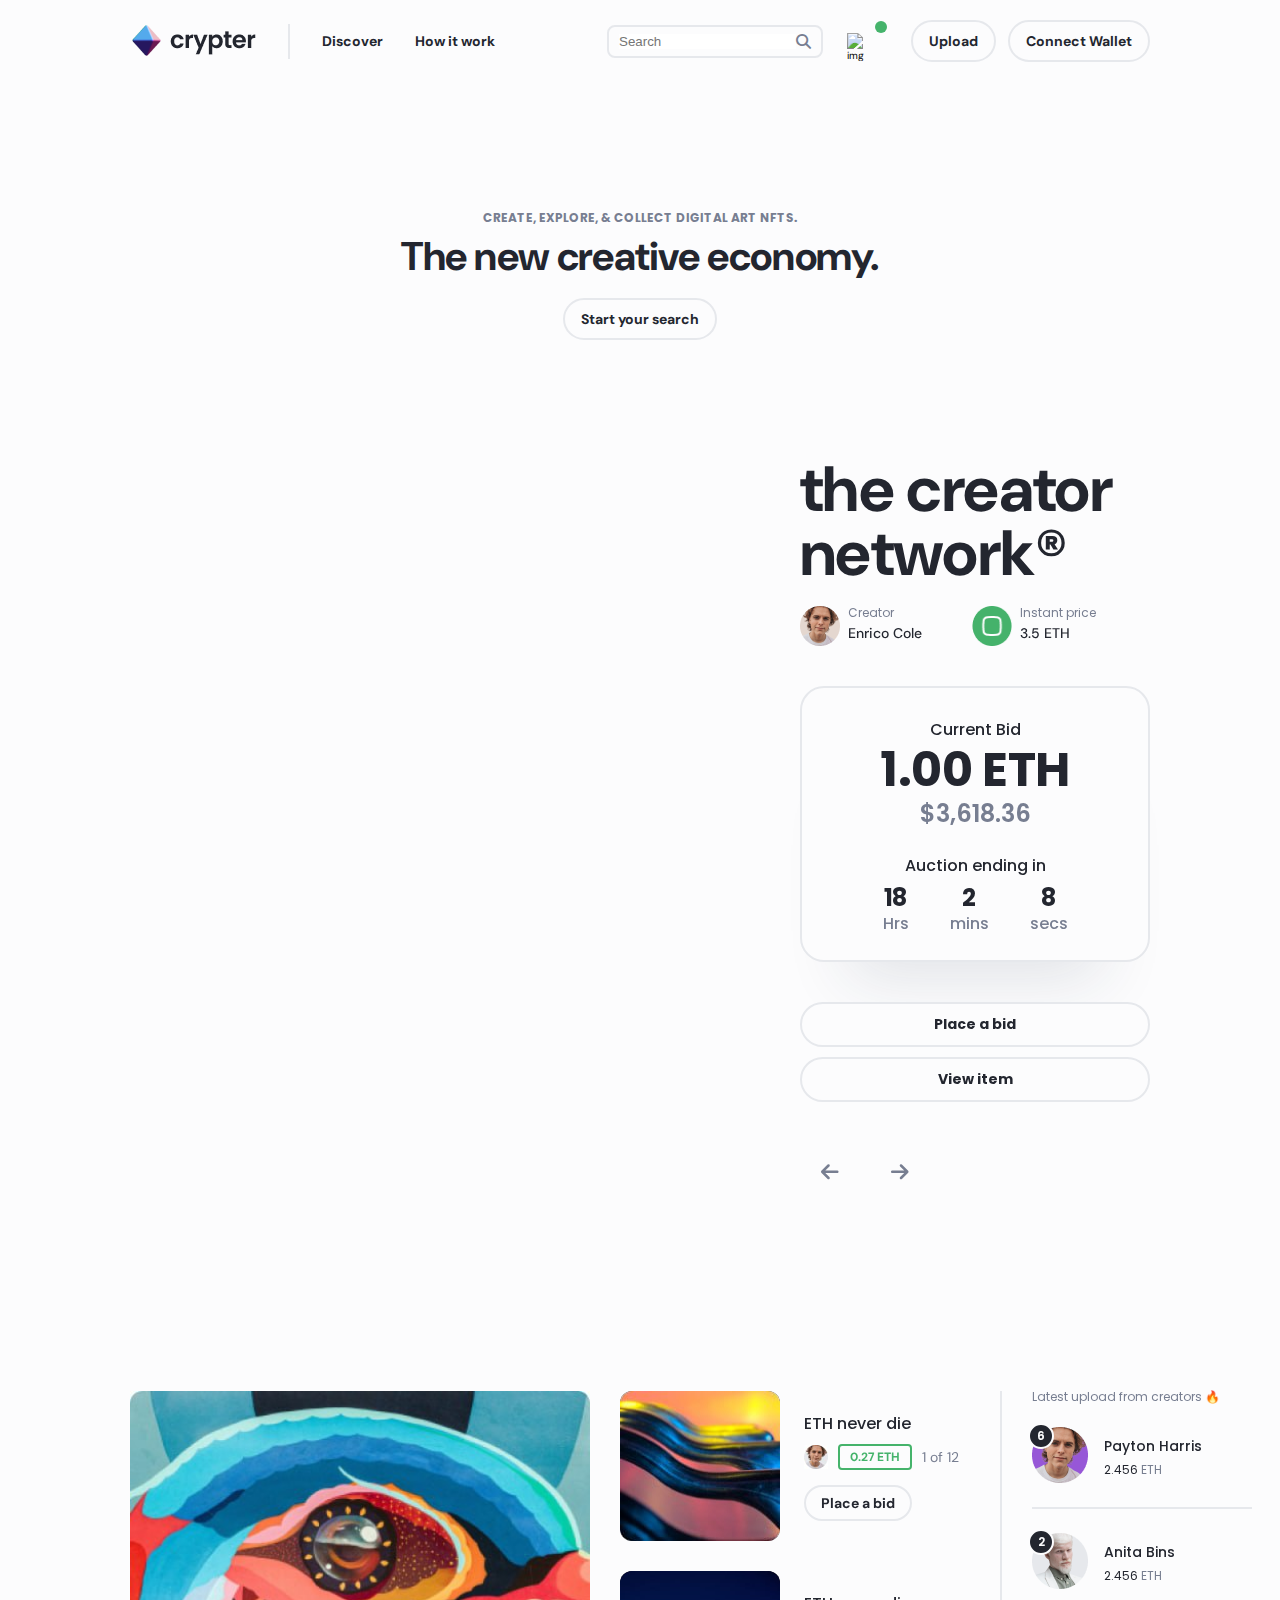
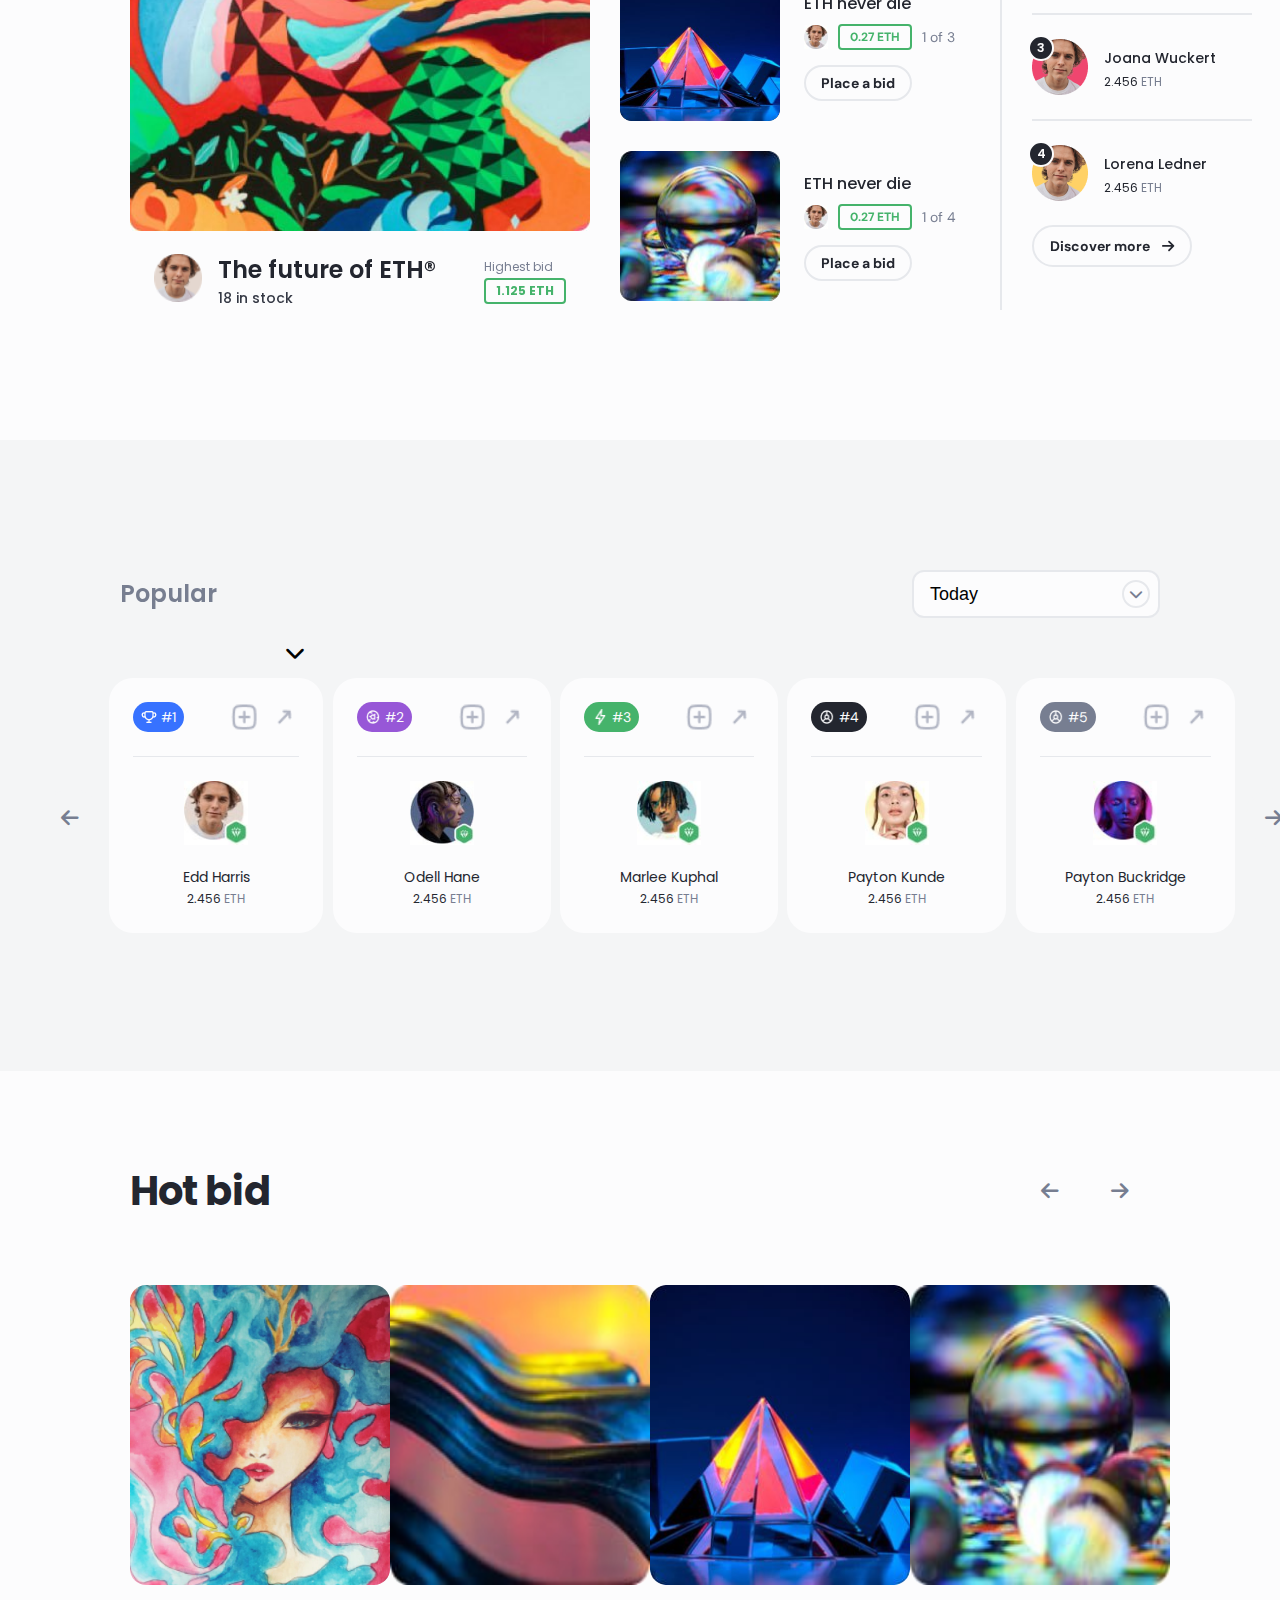
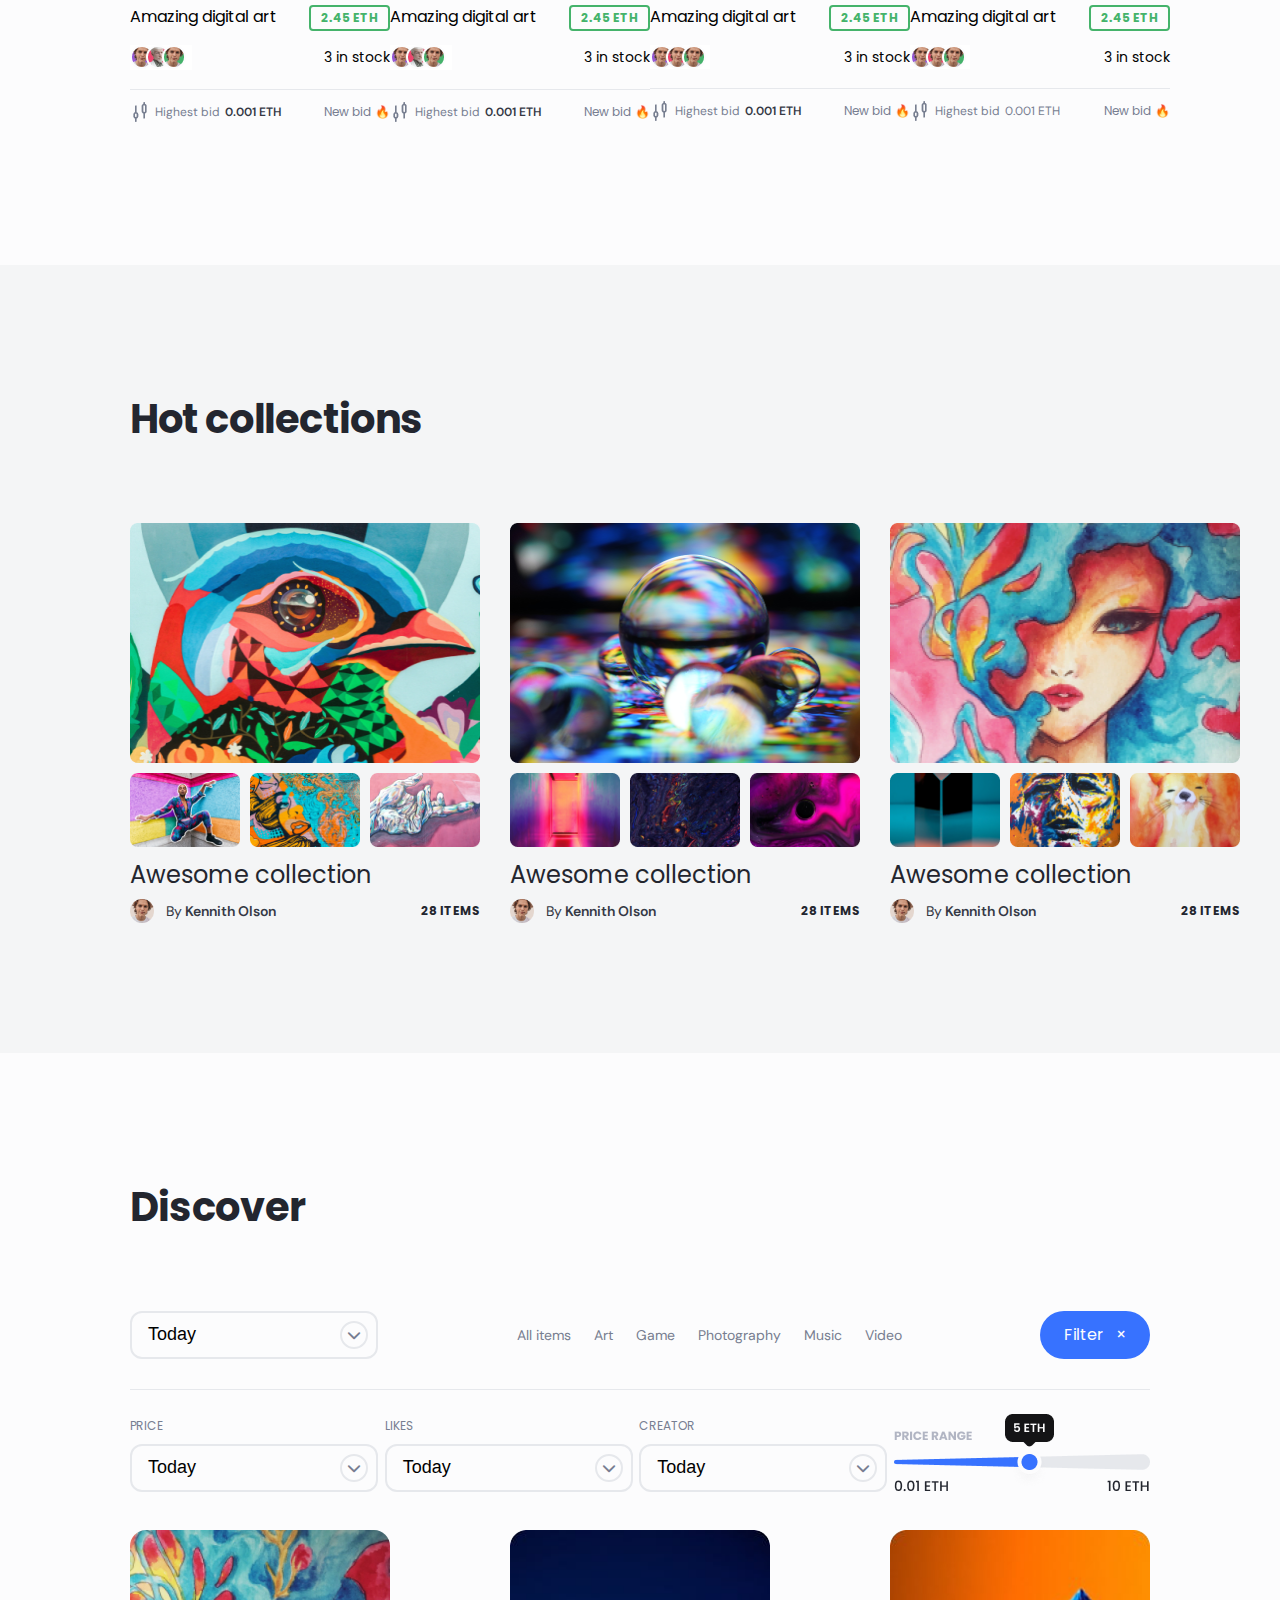
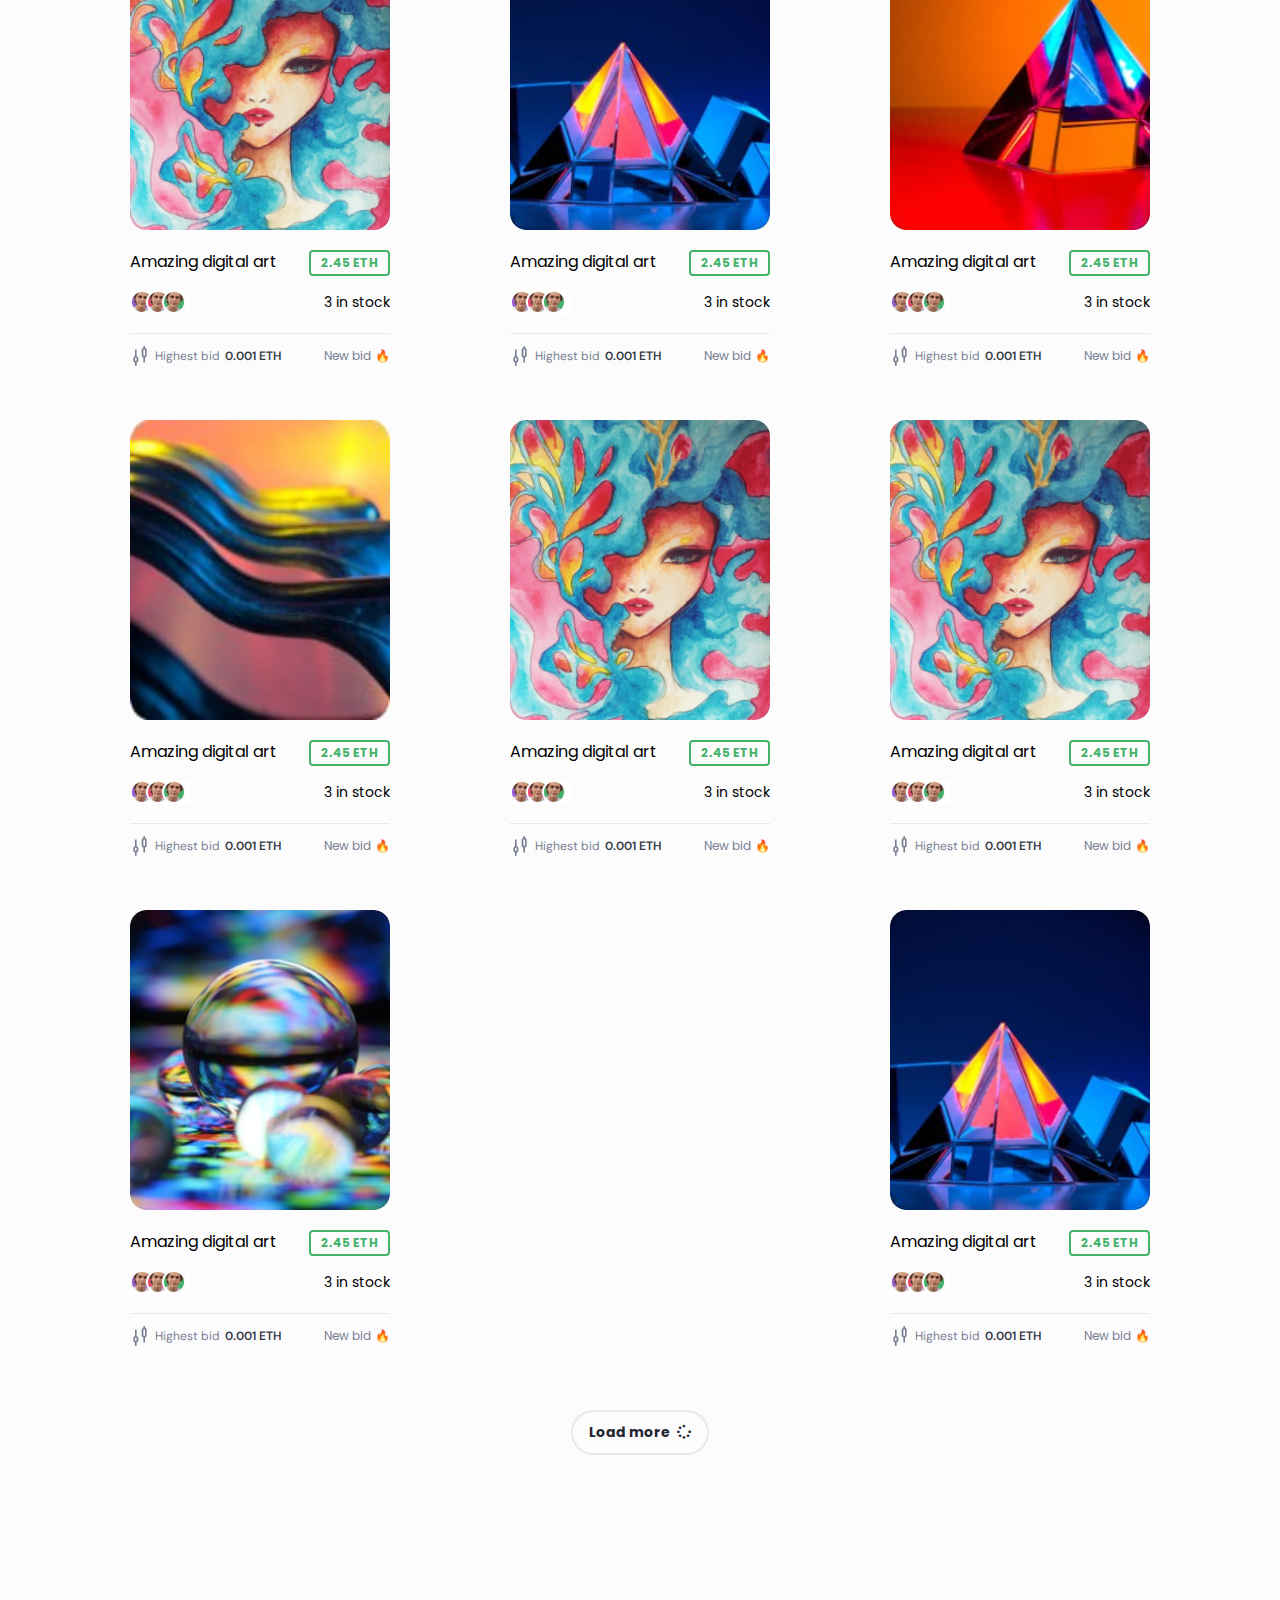
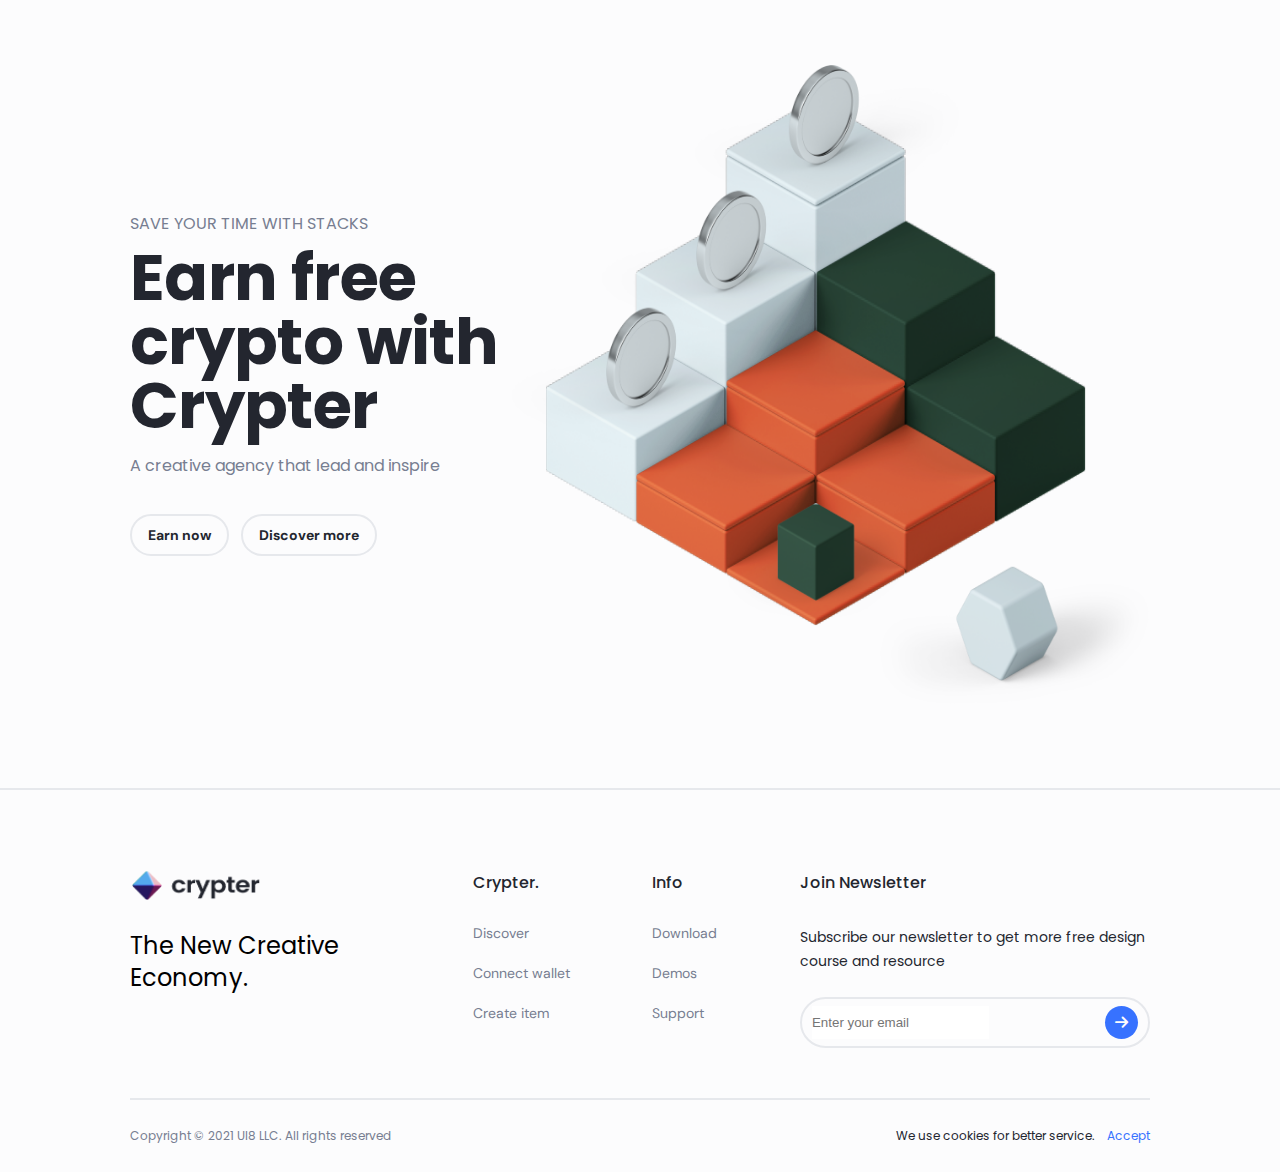
==== commit 84adadf9: "modified file, added new file" ====
--- a/index.html
+++ b/index.html
@@ -82,15 +82,15 @@
                         <p class="section-one__content__right__box-two__text-four box-two__text-one box-one__content__right__text-two">Auction ending in</p>
                         <div class="section-one__content__right__box-two__stats">
                             <div class="section-one__content__right__box-two__stats__stat">
-                                <p class="section-one__content__right__box-two__stats__stat__stat-one">19</p>
+                                <p class="section-one__content__right__box-two__stats__stat__stat-one" id="hours"></p>
                                 <p class="section-one__content__right__box-two__stats__stat__stat-two">Hrs</p>
                             </div>
                             <div class="section-one__content__right__box-two__stats__stat">
-                                <p class="section-one__content__right__box-two__stats__stat__stat-one">24</p>
+                                <p class="section-one__content__right__box-two__stats__stat__stat-one" id="minutes"></p>
                                 <p class="section-one__content__right__box-two__stats__stat__stat-two">mins</p>
                             </div>
                             <div class="section-one__content__right__box-two__stats__stat">
-                                <p class="section-one__content__right__box-two__stats__stat__stat-one">19</p>
+                                <p class="section-one__content__right__box-two__stats__stat__stat-one" id="seconds"></p>
                                 <p class="section-one__content__right__box-two__stats__stat__stat-two">secs</p>
                             </div>
                         </div>
@@ -100,8 +100,8 @@
                         <p class="section-one__content__right__btns__btn">View item</p>
                     </div>
                     <div class="section-one__content__right__paginations">
-                        <a href="./index.html" class="section-one__content__right__paginations__icon"><i class="fa-solid fa-arrow-left"></i></a>
-                        <a href="./index.html" class="section-one__content__right__paginations__icon"><i class="fa-solid fa-arrow-right"></i></a>
+                        <div class="section-one__content__right__paginations__icon"><i class="fa-solid fa-arrow-left"></i></div>
+                        <div class="section-one__content__right__paginations__icon"><i class="fa-solid fa-arrow-right"></i></div>
                     </div>
                 </div>
             </div>
@@ -131,7 +131,7 @@
                     <div class="section-two__content__center__card">
                         <img src="./images-2/photo_2022-11-08_12-18-47.jpg" alt="img" class="section-two__content__center__card__img">
                         <div class="section-two__content__center__card__hover">
-                            <a href="./index.html" class="section-two__content__center__card__hover__content"><i class="fa-solid fa-arrow-right"></i></a>
+                            <div class="section-two__content__center__card__hover__content"><i class="fa-solid fa-arrow-right"></i></div>
                         </div>
                         <div class="section-two__content__center__card__content">
                             <p class="section-two__content__center__card__content__text">ETH never die</p>
@@ -146,7 +146,7 @@
                     <div class="section-two__content__center__card">
                         <img src="./images-2/photo_2022-11-08_12-17-32.jpg" alt="img" class="section-two__content__center__card__img">
                         <div class="section-two__content__center__card__hover">
-                            <a href="./index.html" class="section-two__content__center__card__hover__content"><i class="fa-solid fa-arrow-right"></i></a>
+                            <div href="./index.html" class="section-two__content__center__card__hover__content"><i class="fa-solid fa-arrow-right"></i></div>
                         </div>
                         <div class="section-two__content__center__card__content">
                             <p class="section-two__content__center__card__content__text">ETH never die</p>
@@ -161,7 +161,7 @@
                     <div class="section-two__content__center__card">
                         <img src="./images-2/photo_2022-11-08_12-18-52.jpg" alt="img" class="section-two__content__center__card__img">
                         <div class="section-two__content__center__card__hover">
-                            <a href="./index.html" class="section-two__content__center__card__hover__content"><i class="fa-solid fa-arrow-right"></i></a>
+                            <div class="section-two__content__center__card__hover__content"><i class="fa-solid fa-arrow-right"></i></div>
                         </div>
                         <div class="section-two__content__center__card__content">
                             <p class="section-two__content__center__card__content__text">ETH never die</p>
@@ -216,7 +216,7 @@
                             <p class="section-two__content__right__card__content__text-two">2.456 <span class="section-two__content__right__card__content__text-two__span">ETH</span></p>
                         </div>
                     </div>
-                    <a href="./index.html" class="section-two__content__right__btn">Discover more &nbsp; &nbsp;<i class="fa-solid fa-arrow-right"></i></a>
+                    <div class="section-two__content__right__btn">Discover more &nbsp; &nbsp;<i class="fa-solid fa-arrow-right"></i></div>
                 </div>
             </div>
         </div>
@@ -227,20 +227,34 @@
             <div class="section-sellers__content__top">
                 <div class="section-sellers__content__top__left">
                     <p class="section-sellers__content__top__left__text">Popular</p>
-                    <div class="section-sellers__content__top__left__menu title">Sellers&nbsp;<i class="fa-solid fa-chevron-down"></i></div>
-                </div>
-                <div class="section-sellers__content__top__right">
-                    <select id="days" class="details">
-                        <div class="details__summary__icon"><i class="fa-solid fa-chevron-down"></i></div>
-                        <option value="today">Today</option>
-                        <option value="yesterday">Yesterday</option>
-                        <option value="3-days-ago">3 days ago</option>
-                        <option value="1-month-ago">1 month ago</option>
-                    </select>
-                </div>
+                    <div onclick="onRotate()" class="section-sellers__content__top__left__menu section-sellers__content__top__right">
+                        <select >
+                            <option id="option" value="0">Sellers</option>
+                            <option id="option" value="1">Sellers</option>
+                            <option id="option"  value="2">Option</option>
+                            <option id="option"  value="3">Option</option>
+                            <option id="option"  value="4">Option</option>
+                        </select>
+                        <div class="section-sellers__content__top__left__menu__icon"><i class="fa-solid fa-chevron-down"></i></div>
+                    </div>
+                </div>
+                <div  class="section-sellers__content__top__right" >
+                    <div class="section-sellers__content__top__right__top" onclick="openSelect()">
+                        <div id="select__text">Today</div>
+                        <div id="rotate-icon" class="select__icon"><i class="fa-solid fa-chevron-down" ></i></div>
+                    </div>
+                    <div id="select" class="section-sellers__content__top__right__bottom">
+                        <p id="option" onclick="mySelectorOne(),openSelect()" volue="today">Today</p>
+                        <p id="option" onclick="mySelectorTwo(),openSelect()" volue="yesterday" >Yesterday</p>
+                        <p id="option"v onclick="mySelectorThree(),openSelect()" volue="3-days-ago" >3 days ago</p>
+                        <p id="option" onclick="mySelectorFour(),openSelect()" volue="1-months-ago">1 month ago</p>
+                    </div>
+                </div>
+
+                
             </div>
             <div class="section-sellers__content__bottom">
-                <a href="./index.html" class="section-sellers__content__bottom__icon icon-two"><i class="fa-solid fa-arrow-left"></i></a>
+                <div class="section-sellers__content__bottom__icon arrow-left"><i class="fa-solid fa-arrow-left"></i></div>
                 <div class="section-sellers__content__bottom__card">
                     <div class="section-sellers__content__bottom__card__top">
                         <div class="section-sellers__content__bottom__card__top__left ">
@@ -309,7 +323,7 @@
                         <p class="section-sellers__content__bottom__card__bottom__text-two">2.456 <span class="section-sellers__content__bottom__card__bottom__text-two__span">ETH</span></p>
                     </div>
                 </div>
-                <div class="section-sellers__content__bottom__card card-two">
+                <div class="section-sellers__content__bottom__card">
                     <div class="section-sellers__content__bottom__card__top">
                         <div class="section-sellers__content__bottom__card__top__left color-four">
                             <img src="./images-3/icon4.png" alt="img" class="section-sellers__content__bottom__card__top__left__img">
@@ -326,7 +340,7 @@
                         <p class="section-sellers__content__bottom__card__bottom__text-two">2.456 <span class="section-sellers__content__bottom__card__bottom__text-two__span">ETH</span></p>
                     </div>
                 </div>
-                <a href="./index.html" class="section-sellers__content__bottom__icon icon-two"><i class="fa-solid fa-arrow-right"></i></a>
+                <div class="section-sellers__content__bottom__icon arrow-right"><i class="fa-solid fa-arrow-right"></i></div>
             </div>
         </div>
     </section>
@@ -337,8 +351,8 @@
                 <div class="section-bid__content__top">
                     <p class="section-bid__content__top__title title">Hot bid</p>
                     <div class="section-bid__content__top__paginations section-one__content__right__paginations">
-                        <a href="./index.html" class="section-one__content__right__paginations__icon"><i class="fa-solid fa-arrow-left"></i></a>
-                        <a href="./index.html" class="section-one__content__right__paginations__icon"><i class="fa-solid fa-arrow-right"></i></a>
+                        <div class="section-one__content__right__paginations__icon"><i class="fa-solid fa-arrow-left"></i></div>
+                        <div class="section-one__content__right__paginations__icon"><i class="fa-solid fa-arrow-right"></i></div>
                     </div>
                 </div>
 
@@ -348,7 +362,7 @@
                         <div class="section-bid__content__bottom__card__hover">
                             <span class="section-bid__content__bottom__card__hover__span-one">PURCHASING!</span>
                             <div class="section-bid__content__bottom__card__hover__span-two"><i class="fa-regular fa-heart"></i></div>
-                            <div class="section-bid__content__bottom__card__hover__span-two heart"><i class="fa-solid fa-heart"></i></div>
+                            <div class="section-bid__content__bottom__card__hover__span-three" id="red-heart"><i class="fa-solid fa-heart"></i></div>
                             <a href="./index.html" class="section-bid__content__bottom__card__hover__btn">Place a bid &nbsp;<img src="./images-6/scatter.svg" alt="img" class="section-bid__content__bottom__card__hover__btn__img"></a>
                         </div>
                         <div class="section-bid__content__bottom__card__box-one">
@@ -357,7 +371,7 @@
                         </div>
                         <div class="section-bid__content__bottom__card__box-two">
                             <div class="section-bid__content__bottom__card__box-two__left">
-                                <img src="./images-5/avatars.png" alt="img" class="section-bid__content__bottom__card__box-two__left__img">
+                                <img src="./images-5/avatars2.png" alt="img" class="section-bid__content__bottom__card__box-two__left__img">
                             </div>
                             <p class="section-bid__content__bottom__card__box-two__right">3 in stock</p>
                         </div>
@@ -376,7 +390,7 @@
                         <div class="section-bid__content__bottom__card__hover">
                             <span class="section-bid__content__bottom__card__hover__span-one">PURCHASING!</span>
                             <div class="section-bid__content__bottom__card__hover__span-two"><i class="fa-regular fa-heart"></i></div>
-                            <div class="section-bid__content__bottom__card__hover__span-two heart"><i class="fa-solid fa-heart"></i></div>
+                            <div class="section-bid__content__bottom__card__hover__span-three" id="red-heart" ><i class="fa-solid fa-heart"></i></div>
                             <a href="./index.html" class="section-bid__content__bottom__card__hover__btn">Place a bid &nbsp;<img src="./images-6/scatter.svg" alt="img" class="section-bid__content__bottom__card__hover__btn__img"></a>
                         </div>
                         <div class="section-bid__content__bottom__card__box-one">
@@ -404,7 +418,7 @@
                         <div class="section-bid__content__bottom__card__hover">
                             <span class="section-bid__content__bottom__card__hover__span-one">PURCHASING!</span>
                             <div class="section-bid__content__bottom__card__hover__span-two"><i class="fa-regular fa-heart"></i></div>
-                            <div class="section-bid__content__bottom__card__hover__span-two heart"><i class="fa-solid fa-heart"></i></div>
+                            <div class="section-bid__content__bottom__card__hover__span-three" id="red-heart" ><i class="fa-solid fa-heart"></i></div>
                             <a href="./index.html" class="section-bid__content__bottom__card__hover__btn">Place a bid &nbsp;<img src="./images-6/scatter.svg" alt="img" class="section-bid__content__bottom__card__hover__btn__img"></a>
                         </div>
                         <div class="section-bid__content__bottom__card__box-one">
@@ -432,7 +446,7 @@
                         <div class="section-bid__content__bottom__card__hover">
                             <span class="section-bid__content__bottom__card__hover__span-one">PURCHASING!</span>
                             <div class="section-bid__content__bottom__card__hover__span-two"><i class="fa-regular fa-heart"></i></div>
-                            <div class="section-bid__content__bottom__card__hover__span-two heart"><i class="fa-solid fa-heart"></i></div>
+                            <div class="section-bid__content__bottom__card__hover__span-three" id="red-heart"><i class="fa-solid fa-heart"></i></div>
                             <a href="./index.html" class="section-bid__content__bottom__card__hover__btn">Place a bid &nbsp;<img src="./images-6/scatter.svg" alt="img" class="section-bid__content__bottom__card__hover__btn__img"></a>
                         </div>
                         <div class="section-bid__content__bottom__card__box-one">
@@ -521,13 +535,18 @@
             <div class="section-discover__content">
                 <p class="section-discover__content__title title">Discover</p>
                 <div class="section-discover__content__box-one">
-                    <select id="days" class="details">
-                        <div class="details__summary__icon"><i class="fa-solid fa-chevron-down"></i></div>
-                        <option value="today">Recently added</option>
-                        <option value="yesterday">Yesterday</option>
-                        <option value="3-days-ago">3 days ago</option>
-                        <option value="1-month-ago">1 month ago</option>
-                    </select>
+                    <div  class="section-sellers__content__top__right" >
+                        <div class="section-sellers__content__top__right__top" onclick="openSelect()">
+                            <div id="select__text">Today</div>
+                            <div id="rotate-icon" class="select__icon"><i class="fa-solid fa-chevron-down" ></i></div>
+                        </div>
+                        <div id="select" class="section-sellers__content__top__right__bottom">
+                            <p id="option" onclick="mySelectorOne(),openSelect()" volue="today">Today</p>
+                            <p id="option" onclick="mySelectorTwo(),openSelect()" volue="yesterday" >Yesterday</p>
+                            <p id="option"v onclick="mySelectorThree(),openSelect()" volue="3-days-ago" >3 days ago</p>
+                            <p id="option" onclick="mySelectorFour(),openSelect()" volue="1-months-ago">1 month ago</p>
+                        </div>
+                    </div>
                     <div class="section-discover__content__box-one__categories">
                         <a href="#" class="section-discover__content__box-one__categories__link">All items</a>
                         <a href="#" class="section-discover__content__box-one__categories__link">Art</a>
@@ -540,34 +559,49 @@
                 </div>
                 <div class="section-discover__content__box-two">
                     <div class="section-discover__content__box-two__content">
-                        <p class="section-discover__content__box-two__content__text text">Price</p>
-                        <select id="days" class="details">
-                            <div class="details__summary__icon"><i class="fa-solid fa-chevron-down"></i></div>
-                            <option value="today">Highest price</option>
-                            <option value="yesterday">Yesterday</option>
-                            <option value="3-days-ago">3 days ago</option>
-                            <option value="1-month-ago">1 month ago</option>
-                        </select>
+                        <p class="section-discover__content__box-two__content__text text">PRICE</p>
+                        <div  class="section-sellers__content__top__right" >
+                            <div class="section-sellers__content__top__right__top" onclick="openSelect()">
+                                <div id="select__text">Today</div>
+                                <div id="rotate-icon" class="select__icon"><i class="fa-solid fa-chevron-down" ></i></div>
+                            </div>
+                            <div id="select" class="section-sellers__content__top__right__bottom">
+                                <p id="option" onclick="mySelectorOne(),openSelect()" volue="today">Today</p>
+                                <p id="option" onclick="mySelectorTwo(),openSelect()" volue="yesterday" >Yesterday</p>
+                                <p id="option"v onclick="mySelectorThree(),openSelect()" volue="3-days-ago" >3 days ago</p>
+                                <p id="option" onclick="mySelectorFour(),openSelect()" volue="1-months-ago">1 month ago</p>
+                            </div>
+                        </div>
                     </div>
                     <div class="section-discover__content__box-two__content">
-                        <p class="section-discover__content__box-two__content__text text">Price</p>
-                        <select id="days" class="details">
-                            <div class="details__summary__icon"><i class="fa-solid fa-chevron-down"></i></div>
-                            <option value="today">Most liked</option>
-                            <option value="yesterday">Yesterday</option>
-                            <option value="3-days-ago">3 days ago</option>
-                            <option value="1-month-ago">1 month ago</option>
-                        </select>
+                        <p class="section-discover__content__box-two__content__text text">LIKES</p>
+                        <div  class="section-sellers__content__top__right" >
+                            <div class="section-sellers__content__top__right__top" onclick="openSelect()">
+                                <div id="select__text">Today</div>
+                                <div id="rotate-icon" class="select__icon"><i class="fa-solid fa-chevron-down" ></i></div>
+                            </div>
+                            <div id="select" class="section-sellers__content__top__right__bottom">
+                                <p id="option" onclick="mySelectorOne(),openSelect()" volue="today">Today</p>
+                                <p id="option" onclick="mySelectorTwo(),openSelect()" volue="yesterday" >Yesterday</p>
+                                <p id="option"v onclick="mySelectorThree(),openSelect()" volue="3-days-ago" >3 days ago</p>
+                                <p id="option" onclick="mySelectorFour(),openSelect()" volue="1-months-ago">1 month ago</p>
+                            </div>
+                        </div>
                     </div>
                     <div class="section-discover__content__box-two__content">
-                        <p class="section-discover__content__box-two__content__text text">Price</p>
-                        <select id="days" class="details">
-                            <div class="details__summary__icon"><i class="fa-solid fa-chevron-down"></i></div>
-                            <option value="today">Verified only</option>
-                            <option value="yesterday">Yesterday</option>
-                            <option value="3-days-ago">3 days ago</option>
-                            <option value="1-month-ago">1 month ago</option>
-                        </select>
+                        <p class="section-discover__content__box-two__content__text text">CREATOR</p>
+                        <div  class="section-sellers__content__top__right" >
+                            <div class="section-sellers__content__top__right__top" onclick="openSelect()">
+                                <div id="select__text">Today</div>
+                                <div id="rotate-icon" class="select__icon"><i class="fa-solid fa-chevron-down" ></i></div>
+                            </div>
+                            <div id="select" class="section-sellers__content__top__right__bottom">
+                                <p id="option" onclick="mySelectorOne(),openSelect()" volue="today">Today</p>
+                                <p id="option" onclick="mySelectorTwo(),openSelect()" volue="yesterday" >Yesterday</p>
+                                <p id="option"v onclick="mySelectorThree(),openSelect()" volue="3-days-ago" >3 days ago</p>
+                                <p id="option" onclick="mySelectorFour(),openSelect()" volue="1-months-ago">1 month ago</p>
+                            </div>
+                        </div>
                     </div>
                     <img src="./images-5/img1.png" alt="img" class="section-discover__content__box-two__img">
                 </div>
@@ -577,7 +611,7 @@
                         <div class="section-bid__content__bottom__card__hover">
                             <span class="section-bid__content__bottom__card__hover__span-one">PURCHASING!</span>
                             <div class="section-bid__content__bottom__card__hover__span-two"><i class="fa-regular fa-heart"></i></div>
-                            <div class="section-bid__content__bottom__card__hover__span-two heart"><i class="fa-solid fa-heart"></i></div>
+                            <div class="section-bid__content__bottom__card__hover__span-three" id="red-heart4" onclick="redHeart()"><i class="fa-solid fa-heart"></i></div>
                             <a href="./index.html" class="section-bid__content__bottom__card__hover__btn">Place a bid &nbsp;<img src="./images-6/scatter.svg" alt="img" class="section-bid__content__bottom__card__hover__btn__img"></a>
                         </div>
                         <div class="section-bid__content__bottom__card__box-one">
@@ -605,7 +639,7 @@
                         <div class="section-bid__content__bottom__card__hover">
                             <span class="section-bid__content__bottom__card__hover__span-one">PURCHASING!</span>
                             <div class="section-bid__content__bottom__card__hover__span-two"><i class="fa-regular fa-heart"></i></div>
-                            <div class="section-bid__content__bottom__card__hover__span-two heart"><i class="fa-solid fa-heart"></i></div>
+                            <div class="section-bid__content__bottom__card__hover__span-three" id="red-heart5" onclick="redHeart()"><i class="fa-solid fa-heart"></i></div>
                             <a href="./index.html" class="section-bid__content__bottom__card__hover__btn">Place a bid &nbsp;<img src="./images-6/scatter.svg" alt="img" class="section-bid__content__bottom__card__hover__btn__img"></a>
                         </div>
                         <div class="section-bid__content__bottom__card__box-one">
@@ -633,7 +667,7 @@
                         <div class="section-bid__content__bottom__card__hover">
                             <span class="section-bid__content__bottom__card__hover__span-one">PURCHASING!</span>
                             <div class="section-bid__content__bottom__card__hover__span-two"><i class="fa-regular fa-heart"></i></div>
-                            <div class="section-bid__content__bottom__card__hover__span-two heart"><i class="fa-solid fa-heart"></i></div>
+                            <div class="section-bid__content__bottom__card__hover__span-three" id="red-heart6" onclick="redHeart()"><i class="fa-solid fa-heart"></i></div>
                             <a href="./index.html" class="section-bid__content__bottom__card__hover__btn">Place a bid &nbsp;<img src="./images-6/scatter.svg" alt="img" class="section-bid__content__bottom__card__hover__btn__img"></a>
                         </div>
                         <div class="section-bid__content__bottom__card__box-one">
@@ -661,7 +695,7 @@
                         <div class="section-bid__content__bottom__card__hover">
                             <span class="section-bid__content__bottom__card__hover__span-one">PURCHASING!</span>
                             <div class="section-bid__content__bottom__card__hover__span-two"><i class="fa-regular fa-heart"></i></div>
-                            <div class="section-bid__content__bottom__card__hover__span-two heart"><i class="fa-solid fa-heart"></i></div>
+                            <div class="section-bid__content__bottom__card__hover__span-three" id="red-heart7" onclick="redHeart()"><i class="fa-solid fa-heart"></i></div>
                             <a href="./index.html" class="section-bid__content__bottom__card__hover__btn">Place a bid &nbsp;<img src="./images-6/scatter.svg" alt="img" class="section-bid__content__bottom__card__hover__btn__img"></a>
                         </div>
                         <div class="section-bid__content__bottom__card__box-one">
@@ -689,7 +723,7 @@
                         <div class="section-bid__content__bottom__card__hover">
                             <span class="section-bid__content__bottom__card__hover__span-one">PURCHASING!</span>
                             <div class="section-bid__content__bottom__card__hover__span-two"><i class="fa-regular fa-heart"></i></div>
-                            <div class="section-bid__content__bottom__card__hover__span-two heart"><i class="fa-solid fa-heart"></i></div>
+                            <div class="section-bid__content__bottom__card__hover__span-three" id="red-heart8" onclick="redHeart()"><i class="fa-solid fa-heart"></i></div>
                             <a href="./index.html" class="section-bid__content__bottom__card__hover__btn">Place a bid &nbsp;<img src="./images-6/scatter.svg" alt="img" class="section-bid__content__bottom__card__hover__btn__img"></a>
                         </div>
                         <div class="section-bid__content__bottom__card__box-one">
@@ -717,7 +751,7 @@
                         <div class="section-bid__content__bottom__card__hover">
                             <span class="section-bid__content__bottom__card__hover__span-one">PURCHASING!</span>
                             <div class="section-bid__content__bottom__card__hover__span-two"><i class="fa-regular fa-heart"></i></div>
-                            <div class="section-bid__content__bottom__card__hover__span-two heart"><i class="fa-solid fa-heart"></i></div>
+                            <div class="section-bid__content__bottom__card__hover__span-three" id="red-heart9" onclick="redHeart()"><i class="fa-solid fa-heart"></i></div>
                             <a href="./index.html" class="section-bid__content__bottom__card__hover__btn">Place a bid &nbsp;<img src="./images-6/scatter.svg" alt="img" class="section-bid__content__bottom__card__hover__btn__img"></a>
                         </div>
                         <div class="section-bid__content__bottom__card__box-one">
@@ -745,7 +779,7 @@
                         <div class="section-bid__content__bottom__card__hover">
                             <span class="section-bid__content__bottom__card__hover__span-one">PURCHASING!</span>
                             <div class="section-bid__content__bottom__card__hover__span-two"><i class="fa-regular fa-heart"></i></div>
-                            <div class="section-bid__content__bottom__card__hover__span-two heart"><i class="fa-solid fa-heart"></i></div>
+                            <div class="section-bid__content__bottom__card__hover__span-three" id="red-heart10" onclick="redHeart()"><i class="fa-solid fa-heart"></i></div>
                             <a href="./index.html" class="section-bid__content__bottom__card__hover__btn">Place a bid &nbsp;<img src="./images-6/scatter.svg" alt="img" class="section-bid__content__bottom__card__hover__btn__img"></a>
                         </div>
                         <div class="section-bid__content__bottom__card__box-one">
@@ -773,7 +807,7 @@
                         <div class="section-bid__content__bottom__card__hover">
                             <span class="section-bid__content__bottom__card__hover__span-one">PURCHASING!</span>
                             <div class="section-bid__content__bottom__card__hover__span-two"><i class="fa-regular fa-heart"></i></div>
-                            <div class="section-bid__content__bottom__card__hover__span-two heart"><i class="fa-solid fa-heart"></i></div>
+                            <div class="section-bid__content__bottom__card__hover__span-three" id="red-heart" onclick="redHeart()"><i class="fa-solid fa-heart"></i></div>
                             <a href="./index.html" class="section-bid__content__bottom__card__hover__btn">Place a bid &nbsp;<img src="./images-6/scatter.svg" alt="img" class="section-bid__content__bottom__card__hover__btn__img"></a>
                         </div>
                         <div class="section-bid__content__bottom__card__box-one">
@@ -863,6 +897,6 @@
         </div>
     </footer>
 
-
+<script src="./index.js"></script>
 </body>
 </html>--- a/sass/style.css
+++ b/sass/style.css
@@ -109,6 +109,123 @@
   flex-direction: column;
   gap: 2rem;
   padding: 2rem 1rem;
+}
+
+.section-sellers__content__top__right {
+  position: relative;
+}
+
+.section-sellers__content__top__right__top {
+  font-family: Arial;
+  display: flex;
+  justify-content: space-between;
+  align-items: center;
+  width: 220px;
+  background: #FCFCFD;
+  border: 2px solid #E6E8EC;
+  border-radius: 12px;
+  padding: 8px 8px 8px 16px;
+  transition: 1s;
+}
+
+#select {
+  transition: 1s;
+  position: absolute;
+  top: 55px;
+  border: 2px solid #bbbcbe;
+  background-color: #F4F5F6;
+  display: none;
+}
+
+#option {
+  font-size: 16px;
+  border-bottom: 1px solid #B1B5C4;
+  background-color: #F4F5F6;
+  padding: 10px 16px;
+  width: 215px;
+}
+
+#option:hover {
+  background-color: #B1B5C4;
+}
+
+#select__text {
+  font-size: 18px;
+}
+
+#rotate-icon {
+  transform: rotate(0deg);
+  transition: 0.3s;
+}
+
+.section-sellers__content__top__right select {
+  display: none; /*hide original SELECT element:*/
+}
+
+.select-selected:after {
+  position: absolute;
+  content: "";
+  top: 14px;
+  right: 10px;
+  width: 0;
+  height: 0;
+  border: 6px solid transparent;
+  color: #141416;
+}
+
+.select-selected.select-arrow-active:after {
+  top: 7px;
+}
+
+.select-items div, .select-selected {
+  color: #23262F;
+  font-weight: 600;
+  padding: 8px 16px;
+  border: 1px solid transparent;
+  cursor: pointer;
+  -webkit-user-select: none;
+     -moz-user-select: none;
+      -ms-user-select: none;
+          user-select: none;
+  width: 215px;
+}
+
+.select-items {
+  position: absolute;
+  background-color: #E6E8EC;
+  top: 100%;
+  left: 0;
+  right: 0;
+  z-index: 3;
+  border-radius: 10px;
+  font-size: 16px;
+  width: 250px;
+}
+
+.select-hide {
+  display: none;
+}
+
+.select-items div:hover, .same-as-selected {
+  background-color: rgba(0, 0, 0, 0.1);
+}
+
+.select__icon {
+  font-size: 14px;
+  color: #777E91;
+  padding: 4px 5px;
+  border: 2px solid #E6E8EC;
+  border-radius: 50%;
+  transition: 0.3s;
+}
+
+.section-sellers__content__top__left__menu {
+  font-size: 48px;
+  font-weight: 800;
+  border: none;
+  background-color: #F4F5F6;
+  padding: 0;
+  width: 250px;
 }
 
 .container {
@@ -522,25 +639,38 @@
   display: flex;
   align-items: center;
   justify-content: space-between;
-  padding: 0 8rem;
+  padding: 0 8rem 0 6rem;
 }
 .section-sellers__content__top__left__text {
   color: #777E90;
+  margin-left: 2rem;
 }
 .section-sellers__content__top__left__menu {
   display: flex;
   align-items: center;
-}
-.section-sellers__content__top__left .fa-chevron-down {
+  position: relative;
+}
+.section-sellers__content__top__left__menu select {
+  font-weight: 700;
+}
+.section-sellers__content__top__left__menu:focus .section-sellers__content__top__left__menu__icon {
+  transform: rotate(180deg);
+}
+.section-sellers__content__top__left .section-sellers__content__top__left__menu__icon {
   font-size: 2rem;
+  position: absolute;
+  top: 30px;
+  right: 45px;
 }
 .section-sellers__content__bottom {
+  width: 1264px;
   display: flex;
   justify-content: space-between;
   padding: 6rem 0 0 0;
   align-items: flex-start;
   font-size: 1.4rem;
   height: 26.3rem;
+  overflow: hidden;
 }
 .section-sellers__content__bottom__icon {
   border: 2px solid #F4F5F6;
@@ -626,6 +756,33 @@
   cursor: pointer;
 }
 
+.section-bid__content__bottom__card__hover__span-three {
+  padding: 0.7rem 1rem;
+  border-radius: 50%;
+  background-color: #FCFCFD;
+  position: absolute;
+  top: 0.8rem;
+  right: 0.8rem;
+  font-size: 2rem;
+  transition: 0.2s;
+  color: #23262F;
+  z-index: 2;
+  opacity: 0;
+}
+
+.section-bid__content__bottom__card__hover__span-two {
+  padding: 0.7rem 1rem;
+  border-radius: 50%;
+  background-color: #FCFCFD;
+  position: absolute;
+  top: 0.8rem;
+  right: 0.8rem;
+  font-size: 2rem;
+  transition: 1s;
+  color: #23262F;
+  z-index: 1;
+}
+
 .section-bid__content {
   padding: 9rem 0 13rem 0;
 }
@@ -650,14 +807,12 @@
   height: 30rem;
   color: #353945;
   border-radius: 1.6rem;
-  z-index: 2;
+  z-index: 1;
   position: absolute;
   top: 0;
-  transition: 1s;
-}
-.section-bid__content__bottom__card__img:hover {
-  display: none;
-  transition: 1s;
+}
+.section-bid__content__bottom__card__hover:hover {
+  opacity: 1;
 }
 .section-bid__content__bottom__card__hover {
   position: relative;
@@ -666,8 +821,9 @@
   border-radius: 1.6rem;
   width: 26rem;
   height: 30rem;
-  z-index: 1;
-  transition: 1s;
+  z-index: 2;
+  transition: 0.3s;
+  opacity: 0;
 }
 .section-bid__content__bottom__card__hover__span-one {
   position: absolute;
@@ -678,26 +834,7 @@
   padding: 0.8rem;
   border-radius: 0.4rem;
 }
-.section-bid__content__bottom__card__hover__span-two, .section-bid__content__bottom__card__hover .heart {
-  padding: 0.7rem 1rem;
-  border-radius: 50%;
-  background-color: #FCFCFD;
-  position: absolute;
-  top: 0.8rem;
-  right: 0.8rem;
-  font-size: 2rem;
-  transition: 1s;
-  color: #23262F;
-  z-index: 2;
-}
-.section-bid__content__bottom__card__hover__span-two:active, .section-bid__content__bottom__card__hover .heart:active {
-  display: none;
-}
-.section-bid__content__bottom__card__hover .heart {
-  position: absolute;
-  z-index: 1;
-}
-.section-bid__content__bottom__card__hover .heart .fa-solid {
+.section-bid__content__bottom__card__hover .fa-solid {
   color: red;
 }
 .section-bid__content__bottom__card__hover__btn {
@@ -1017,6 +1154,21 @@
   .section-one__content__right__title-one {
     display: block;
   }
+  .section-sellers__content__bottom {
+    position: relative;
+  }
+  .arrow-left {
+    position: absolute;
+    top: 280px;
+    left: 400px;
+    margin: 0;
+  }
+  .arrow-right {
+    position: absolute;
+    top: 280px;
+    right: 400px;
+    margin: 0;
+  }
   .section-bid__content__bottom__card__img {
     width: 29rem;
     height: 35rem;
@@ -1076,7 +1228,6 @@
     padding: 0;
   }
   .section-sellers__content__bottom {
-    flex-wrap: wrap;
     justify-content: center;
     gap: 1rem;
   }
@@ -1104,6 +1255,9 @@
   }
   .section-collections__bottom__card__box-one__img-two {
     width: 13rem;
+  }
+  .section-discover__content__box-two {
+    display: none;
   }
   .crypto__content__right__img {
     width: 40rem;
